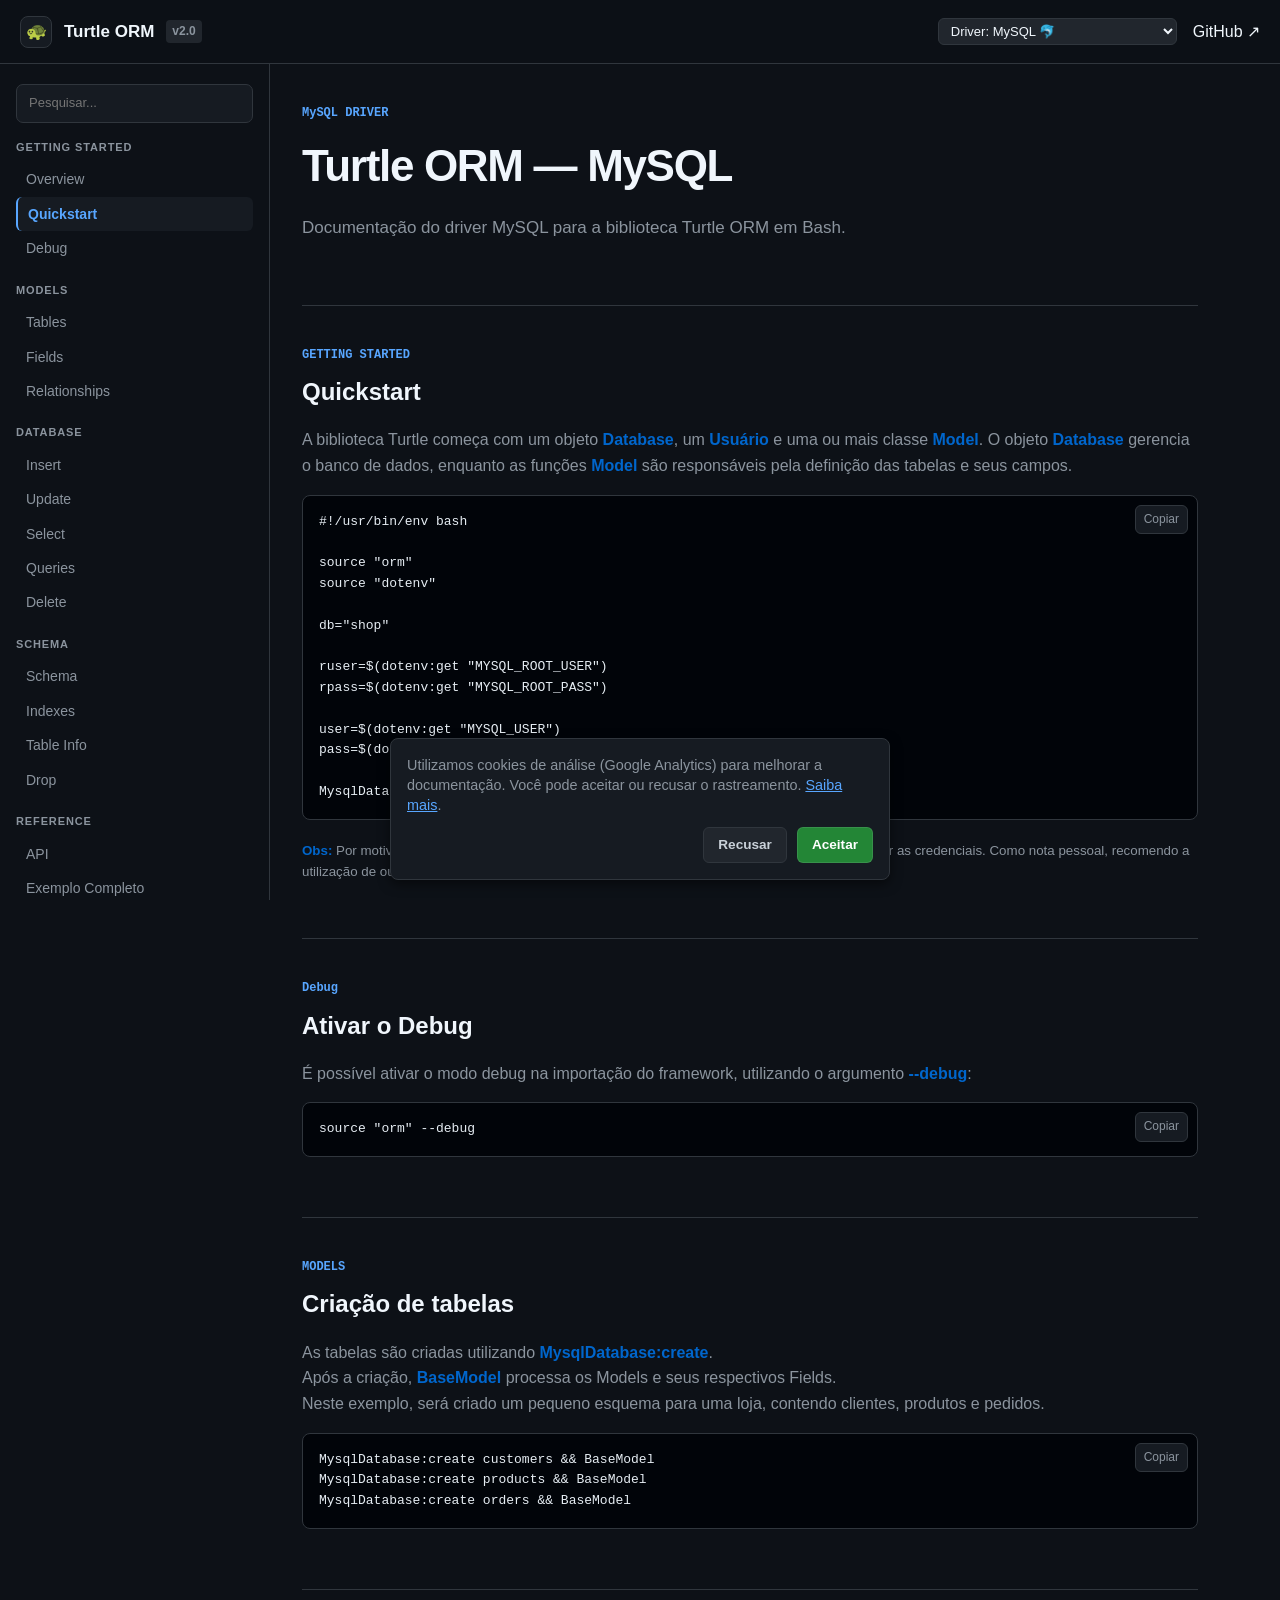
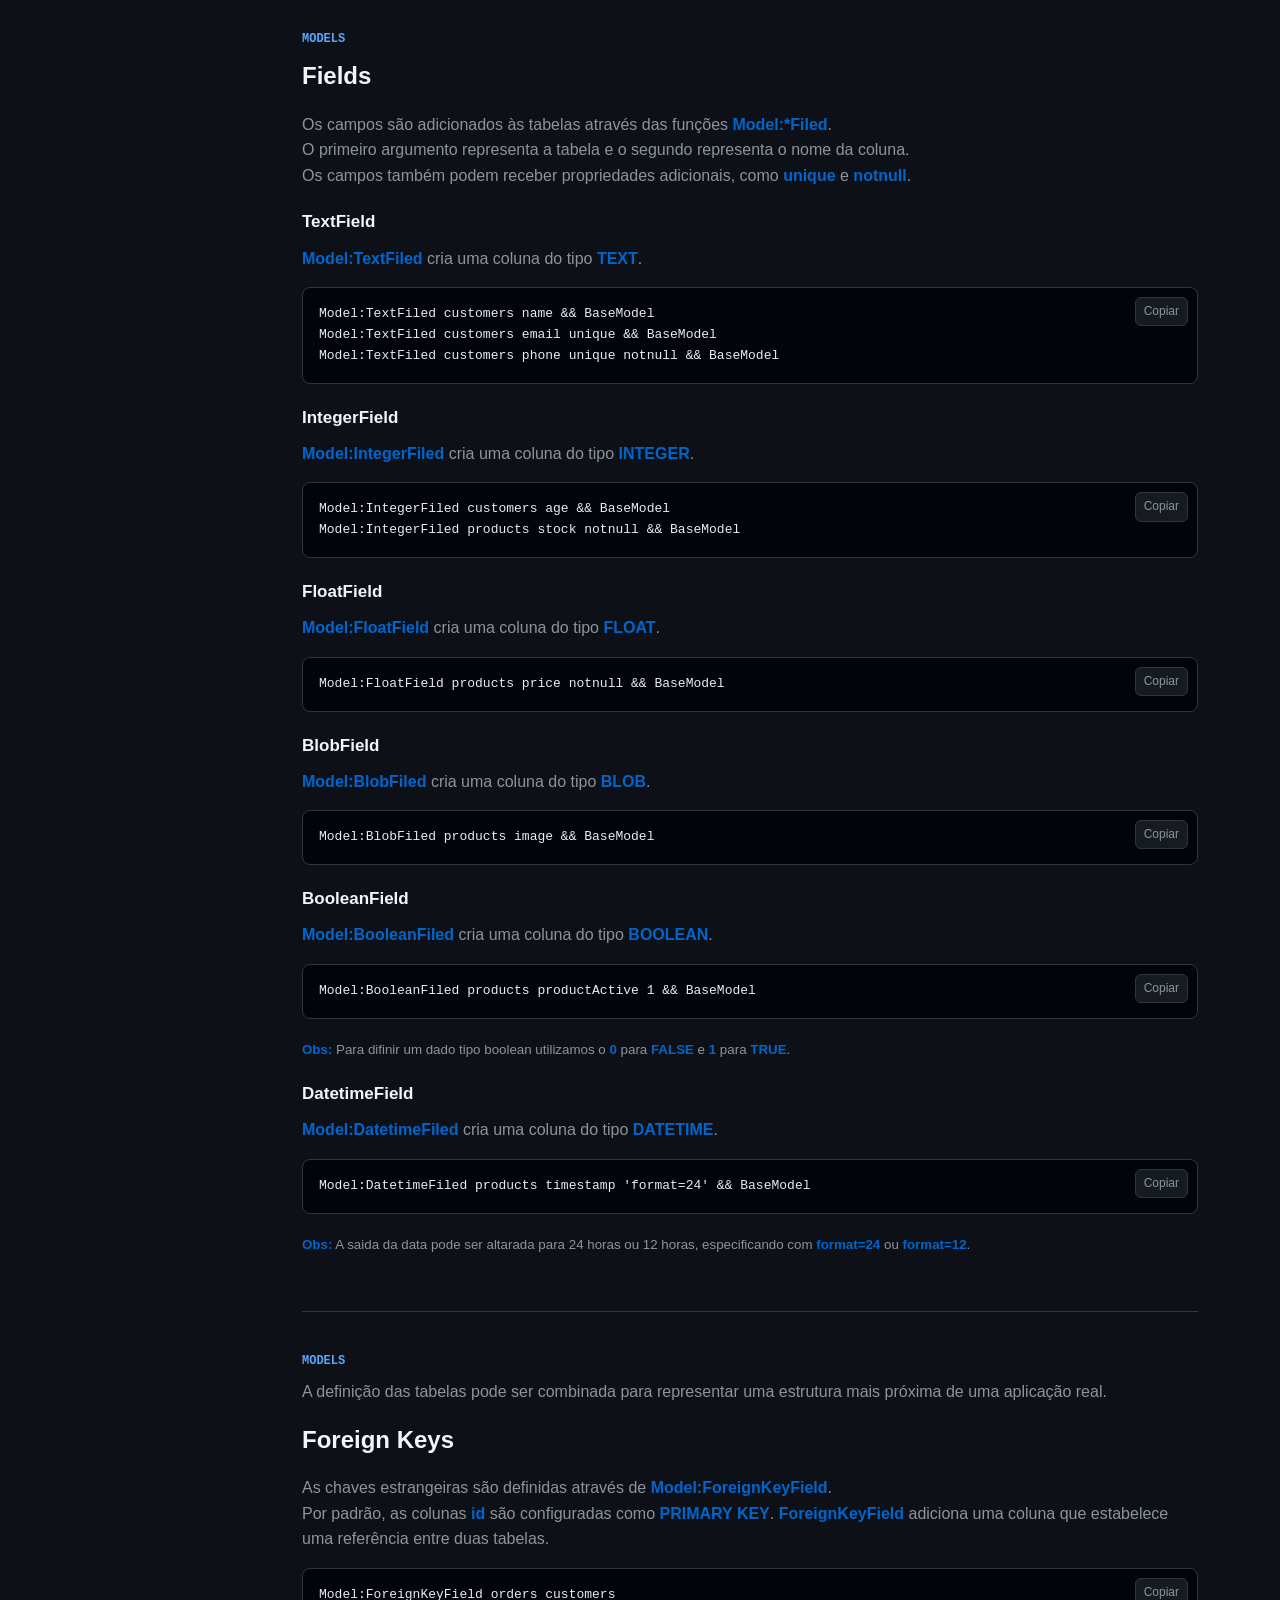
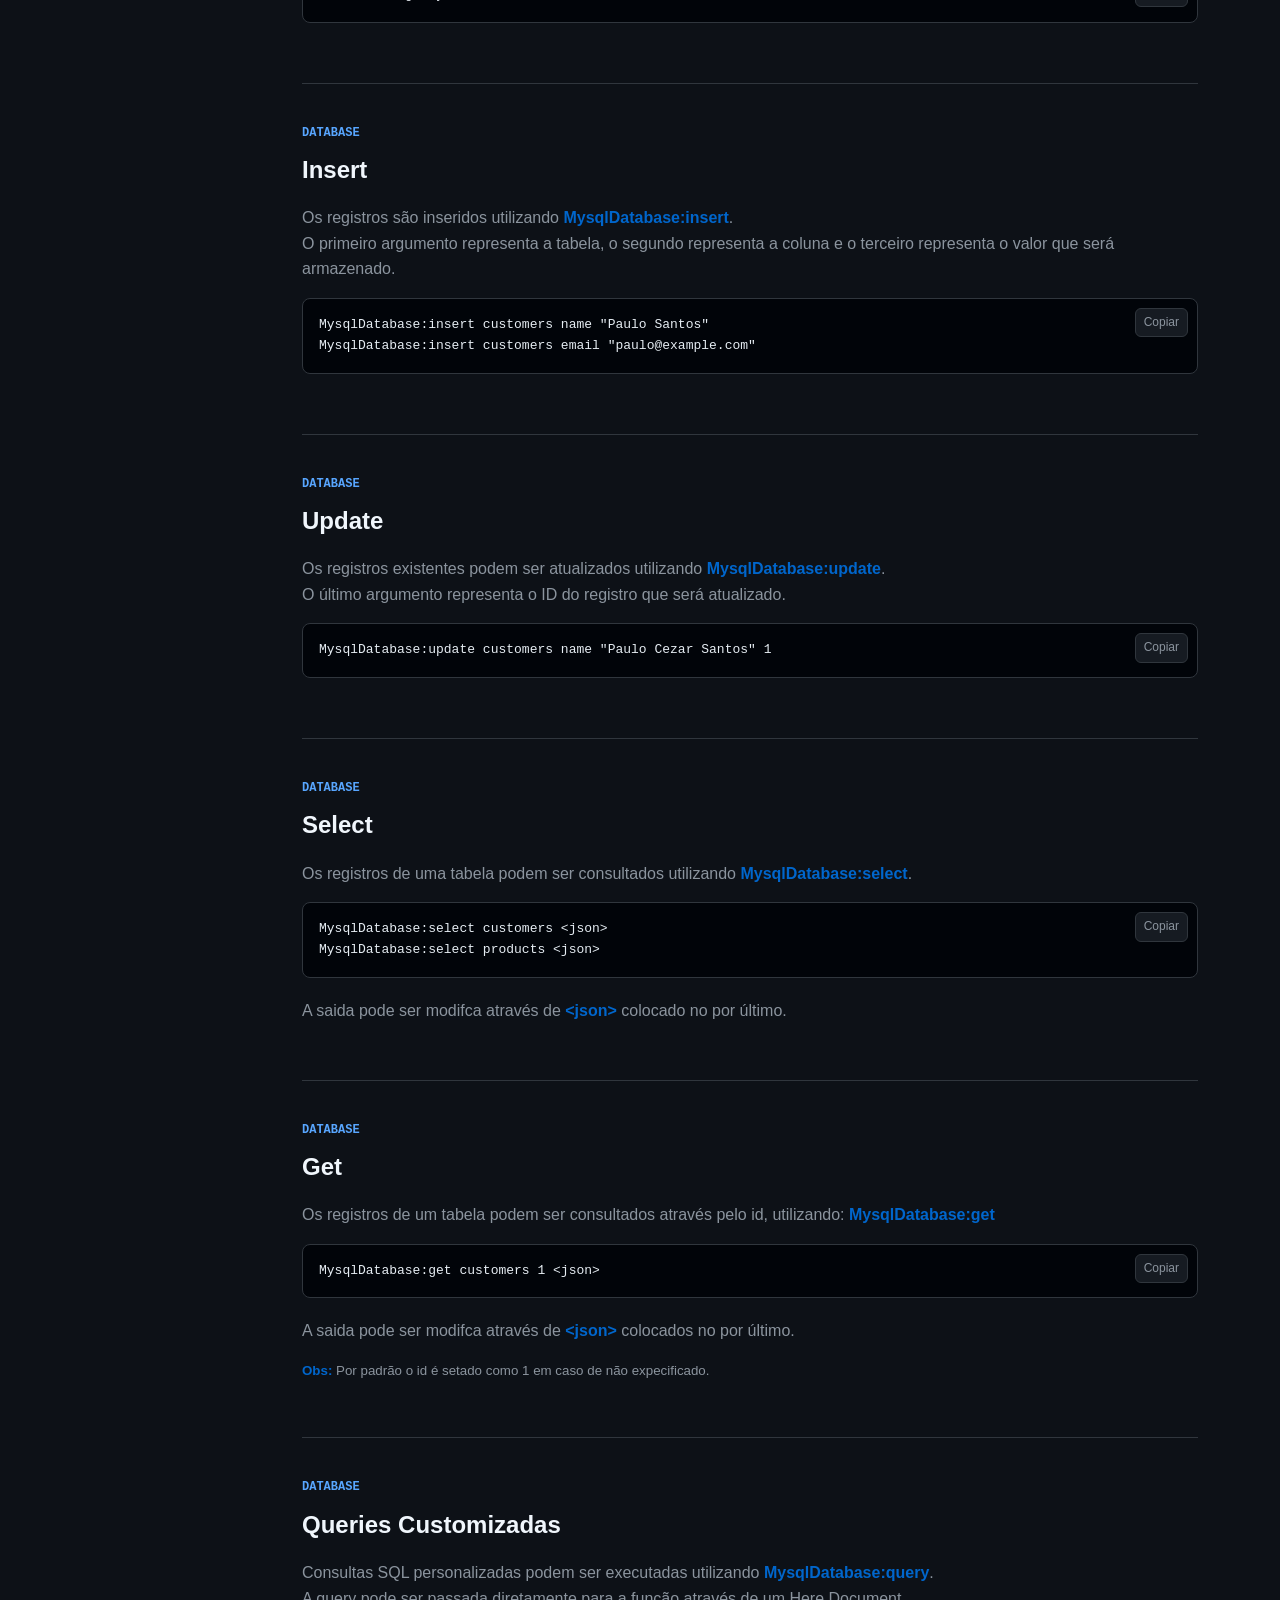
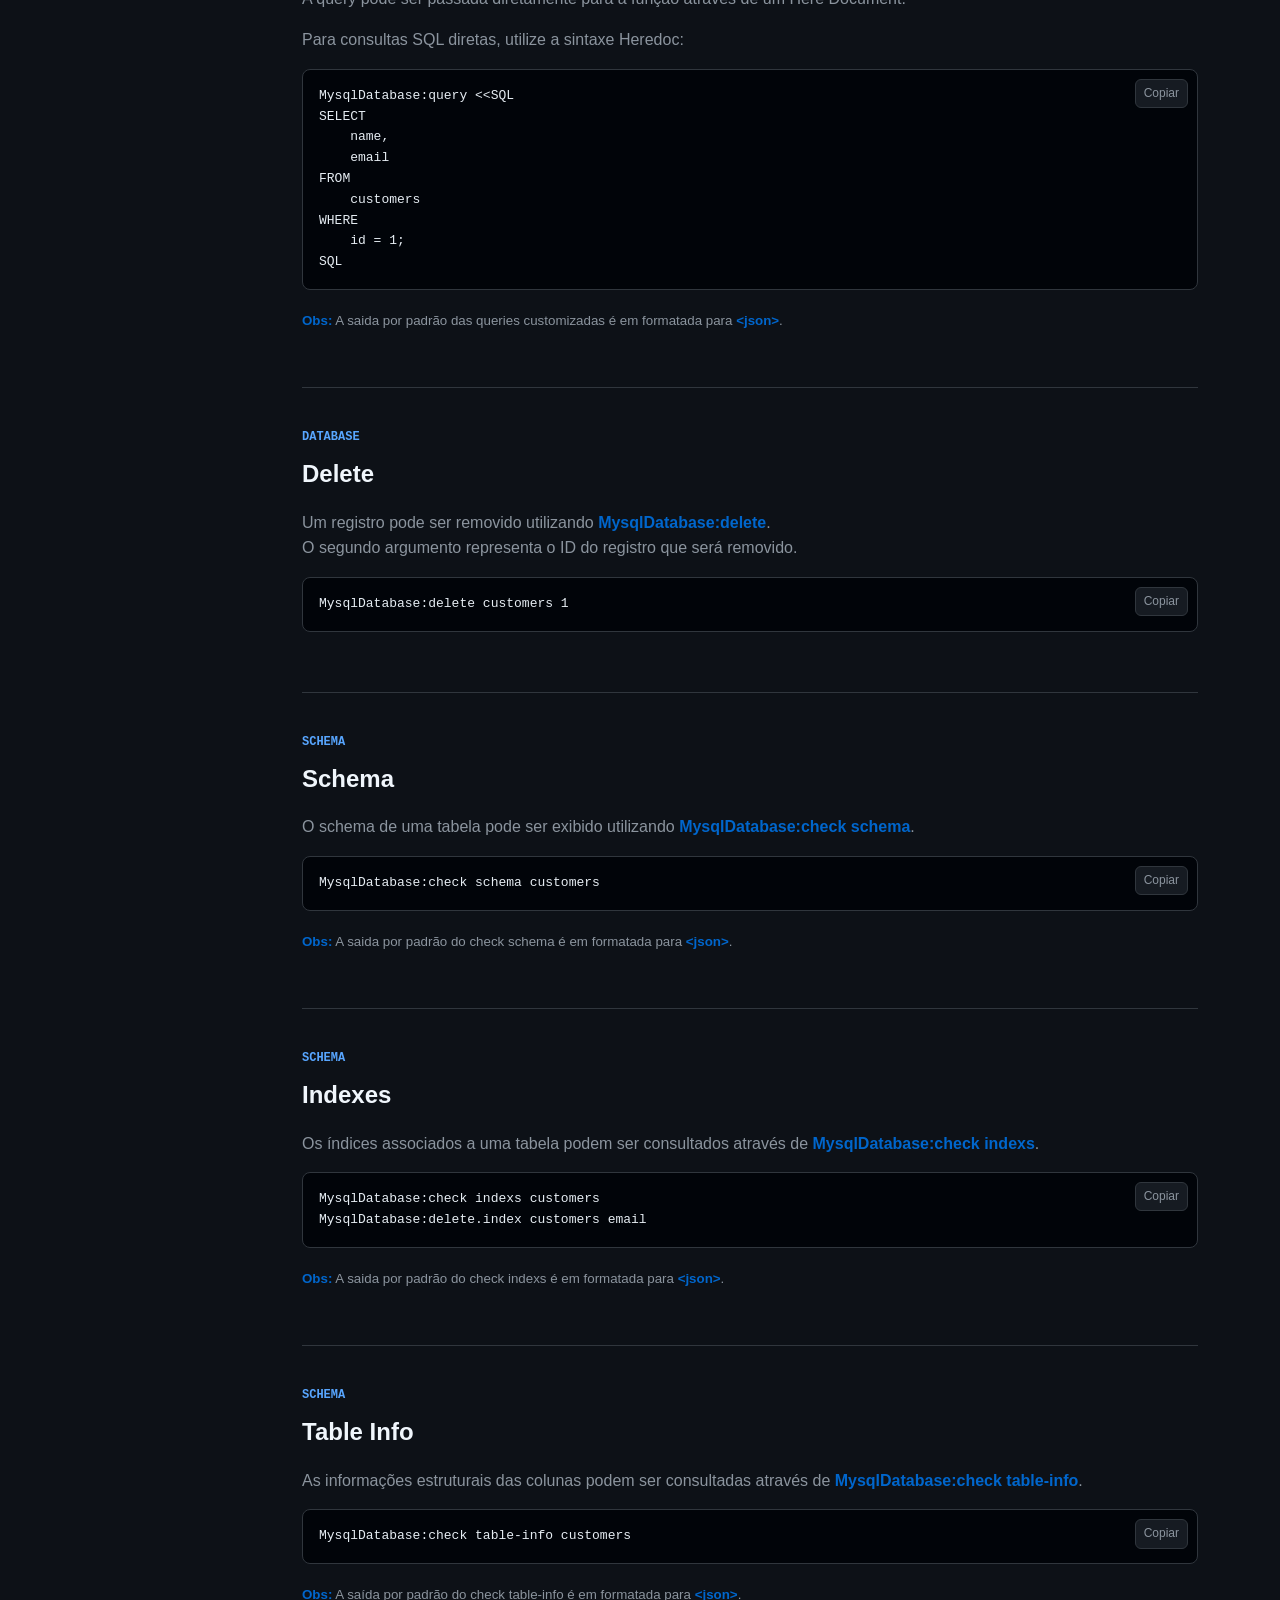
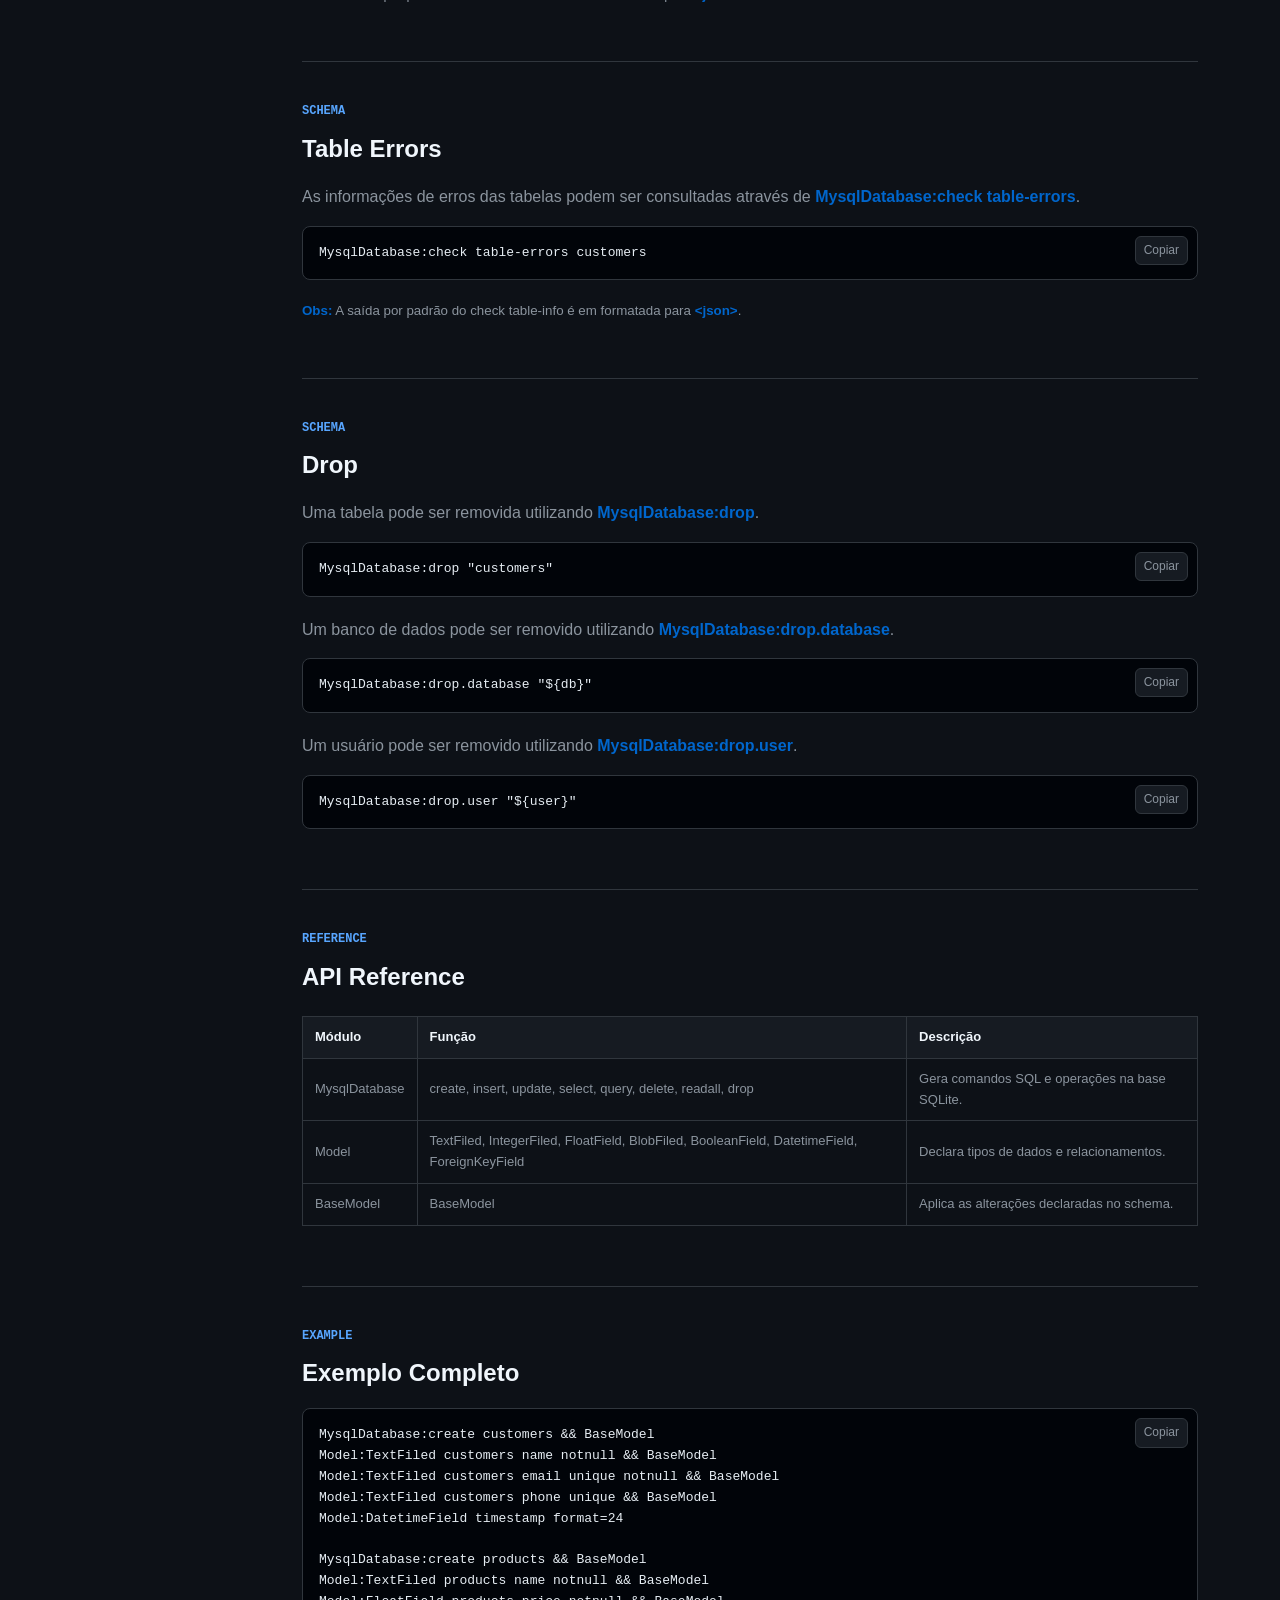
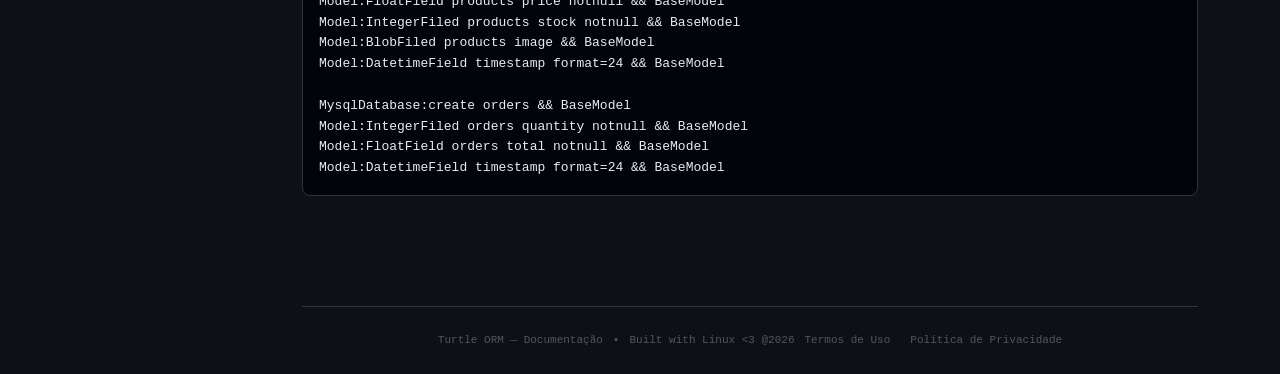
==== website/mysql/index.html @ afad8540 "docs: atualiza documentacao para a versao v2.0" ====
<!DOCTYPE html>
<html lang="pt-BR">
    <head>
        <meta charset="UTF-8" />
        <meta name="viewport" content="width=device-width, initial-scale=1.0" />
        <title>Turtle ORM — MySQL Docs</title>
        <link rel="stylesheet" href="../assets/style.css" />

        <link rel="icon" type="image/svg+xml" href="../public/favicon.svg" />

        <!-- SEO Principal -->
        <meta name="description" content="Turtle ORM — Um ORM simples, leve e modular em Bash com suporte a SQLite, MySQL e PostgreSQL." />
        <meta name="keywords" content="Turtle ORM, Bash ORM, Shell Script ORM, SQLite Bash, Bash Database, Linux Shell ORM, Paulo Santos" />
        <meta name="author" content="Paulo Santos" />
        <meta name="robots" content="index, follow" />
        <meta name="language" content="pt-BR" />

        <!-- Canonical -->
        <link rel="canonical" href="https://pauloxc6.github.io/turtle/" />

        <!-- Open Graph (Facebook, WhatsApp, LinkedIn, Discord) -->
        <meta property="og:type" content="website" />
        <meta property="og:title" content="Turtle ORM — Documentação Oficial" />
        <meta property="og:description" content="Manipule bancos de dados em scripts Shell com sintaxe limpa, declaração de schemas e queries customizadas." />
        <meta property="og:url" content="https://pauloxc6.github.io/turtle/" />
        <meta property="og:site_name" content="Turtle ORM" />

        <!-- Twitter / X -->
        <meta name="twitter:card" content="summary" />
        <meta name="twitter:title" content="Turtle ORM — Documentação Oficial" />
        <meta name="twitter:description" content="ORM simples, leve e modular desenvolvido em Bash para bancos de dados relacionais." />

        <!-- Tema do Navegador e Mobile -->
        <meta name="theme-color" content="#0d1117" />

        <script src="https://www.google.com/recaptcha/enterprise.js?render=6LeG4b4tAAAAADa9qIogFwvrLjFD9aWpEhgsRH6J"></script>

        <!-- Google Tag Manager -->
        <script>
            (function (w, d, s, l, i) {
                w[l] = w[l] || [];
                w[l].push({ "gtm.start": new Date().getTime(), event: "gtm.js" });
                var f = d.getElementsByTagName(s)[0],
                    j = d.createElement(s),
                    dl = l != "dataLayer" ? "&l=" + l : "";
                j.async = true;
                j.src = "https://www.googletagmanager.com/gtm.js?id=" + i + dl;
                f.parentNode.insertBefore(j, f);
            })(window, document, "script", "dataLayer", "GTM-M9ZHT7QP");
        </script>
        <!-- End Google Tag Manager -->
    </head>

    <body>
        <!-- Header Topbar -->
        <header>
            <div class="header-inner">
                <div class="brand">
                    <button class="menu-button" id="menuButton" aria-label="Abrir Menu">☰</button>
                    <div class="brand-icon">🐢</div>
                    <a href="../index.html">Turtle ORM</a>
                    <span class="badge">v2.0</span>
                </div>

                <div class="header-controls">
                    <select class="driver-select" onchange="location = this.value;">
                        <option value="../sqlite/">Driver: SQLite 🐢</option>
                        <option value="../mysql/" selected>Driver: MySQL 🐬</option>
                        <option value="../postgres/">Driver: PostgreSQL 🐘 (Em breve)</option>
                    </select>
                    <a href="https://github.com/Pauloxc6/turtle" target="_blank" rel="noopener">GitHub ↗</a>
                </div>
            </div>
        </header>

        <div class="sidebar-overlay" id="sidebarOverlay"></div>

        <div class="layout">
            <!-- Sidebar -->
            <aside class="sidebar" id="sidebar">
                <div class="sidebar-header">
                    <span>Navegação</span>
                    <button class="close-sidebar-button" id="closeSidebar">✕</button>
                </div>

                <div class="search">
                    <input type="search" id="searchInput" placeholder="Pesquisar..." />
                    <div id="searchResults" class="search-results"></div>
                </div>

                <nav id="navigation">
                    <div class="nav-group">
                        <span class="sidebar-title">Getting Started</span>
                        <a href="#overview">Overview</a>
                        <a href="#quickstart">Quickstart</a>
                        <a href="#debug">Debug</a>
                    </div>

                    <div class="nav-group">
                        <span class="sidebar-title">Models</span>
                        <a href="#tables">Tables</a>
                        <a href="#fields">Fields</a>
                        <a href="#relationships">Relationships</a>
                    </div>

                    <div class="nav-group">
                        <span class="sidebar-title">Database</span>
                        <a href="#insert">Insert</a>
                        <a href="#update">Update</a>
                        <a href="#select">Select</a>
                        <a href="#queries">Queries</a>
                        <a href="#delete">Delete</a>
                    </div>

                    <div class="nav-group">
                        <span class="sidebar-title">Schema</span>
                        <a href="#schema">Schema</a>
                        <a href="#indexes">Indexes</a>
                        <a href="#table-info">Table Info</a>
                        <a href="#drop">Drop</a>
                    </div>

                    <div class="nav-group">
                        <span class="sidebar-title">Reference</span>
                        <a href="#api">API</a>
                        <a href="#complete-example">Exemplo Completo</a>
                    </div>
                </nav>
            </aside>

            <!-- Main Content -->
            <main class="content">
                <section id="overview" class="doc-section">
                    <div class="hero-label">MySQL DRIVER</div>
                    <h1>Turtle ORM — MySQL</h1>
                    <p class="lead">Documentação do driver MySQL para a biblioteca Turtle ORM em Bash.</p>
                </section>

                <section id="quickstart" class="doc-section">
                    <div class="hero-label">GETTING STARTED</div>
                    <h2>Quickstart</h2>
                    <p>
                        A biblioteca Turtle começa com um objeto <strong>Database</strong>, um <strong>Usuário</strong> e uma ou mais classe <strong>Model</strong>. O objeto
                        <strong>Database</strong> gerencia o banco de dados, enquanto as funções <strong>Model</strong> são responsáveis pela definição das tabelas e seus campos.
                    </p>
                    <div class="code-wrapper">
                        <button class="copy-button">Copiar</button>
                        <pre><code>#!/usr/bin/env bash

source "orm"
source "dotenv"

db="shop"

ruser=$(dotenv:get "MYSQL_ROOT_USER")
rpass=$(dotenv:get "MYSQL_ROOT_PASS")

user=$(dotenv:get "MYSQL_USER")
pass=$(dotenv:get "MYSQL_PASS")

MysqlDatabase "${db}" "${user}" "${pass}" "${ruser}" "${rpass}"
</code></pre>
                    </div>

                    <ul class="obs">
                        <li>
                            <strong>Obs:</strong> Por motivos de segurança, é recomendável a utilização de um arquivo dotenv para armazenar as credenciais. Como nota pessoal, recomendo a utilização de
                            outra biblioteca <strong><a href="https://github.com/Pauloxc6/dotenv">Dotenv</a>.</strong>
                        </li>
                    </ul>
                </section>

                <section id="debug">
                    <div class="hero-label">Debug</div>
                    <h2>Ativar o Debug</h2>

                    <p>É possível ativar o modo debug na importação do framework, utilizando o argumento <strong>--debug</strong>:</p>
                    <div class="code-wrapper">
                        <button class="copy-button">Copiar</button>
                        <pre><code>source "orm" --debug</code></pre>
                    </div>
                </section>

                <section id="tables" class="doc-section">
                    <div class="hero-label">MODELS</div>
                    <h2>Criação de tabelas</h2>
                    <p>
                        As tabelas são criadas utilizando <strong>MysqlDatabase:create</strong>. <br />
                        Após a criação, <strong>BaseModel</strong> processa os Models e seus respectivos Fields. <br />
                        Neste exemplo, será criado um pequeno esquema para uma loja, contendo clientes, produtos e pedidos.
                    </p>
                    <div class="code-wrapper">
                        <button class="copy-button">Copiar</button>
                        <pre><code>MysqlDatabase:create customers && BaseModel
MysqlDatabase:create products && BaseModel
MysqlDatabase:create orders && BaseModel</code></pre>
                    </div>
                </section>

                <section id="fields" class="doc-section">
                    <div class="hero-label">MODELS</div>
                    <h2>Fields</h2>

                    <p>
                        Os campos são adicionados às tabelas através das funções <strong>Model:*Filed</strong>. <br />
                        O primeiro argumento representa a tabela e o segundo representa o nome da coluna. <br />
                        Os campos também podem receber propriedades adicionais, como <strong>unique</strong> e <strong>notnull</strong>. <br />
                    </p>

                    <h3>TextField</h3>

                    <p><strong>Model:TextFiled</strong> cria uma coluna do tipo <strong>TEXT</strong>.</p>

                    <div class="code-wrapper">
                        <button class="copy-button">Copiar</button>
                        <pre><code>Model:TextFiled customers name && BaseModel
Model:TextFiled customers email unique && BaseModel
Model:TextFiled customers phone unique notnull && BaseModel</code></pre>
                    </div>

                    <h3>IntegerField</h3>

                    <p><strong>Model:IntegerFiled</strong> cria uma coluna do tipo <strong>INTEGER</strong>.</p>

                    <div class="code-wrapper">
                        <button class="copy-button">Copiar</button>
                        <pre><code>Model:IntegerFiled customers age && BaseModel
Model:IntegerFiled products stock notnull && BaseModel</code></pre>
                    </div>

                    <h3>FloatField</h3>

                    <p><strong>Model:FloatField</strong> cria uma coluna do tipo <strong>FLOAT</strong>.</p>

                    <div class="code-wrapper">
                        <button class="copy-button">Copiar</button>
                        <pre><code>Model:FloatField products price notnull && BaseModel</code></pre>
                    </div>

                    <h3>BlobField</h3>

                    <p><strong>Model:BlobFiled</strong> cria uma coluna do tipo <strong>BLOB</strong>.</p>

                    <div class="code-wrapper">
                        <button class="copy-button">Copiar</button>
                        <pre><code>Model:BlobFiled products image && BaseModel</code></pre>
                    </div>

                    <h3>BooleanField</h3>

                    <p><strong>Model:BooleanFiled</strong> cria uma coluna do tipo <strong>BOOLEAN</strong>.</p>

                    <div class="code-wrapper">
                        <button class="copy-button">Copiar</button>
                        <pre><code>Model:BooleanFiled products productActive 1 && BaseModel</code></pre>
                    </div>

                    <ul class="obs">
                        <li><strong>Obs:</strong> Para difinir um dado tipo boolean utilizamos o <strong>0</strong> para <strong>FALSE</strong> e <strong>1</strong> para <strong>TRUE</strong>.</li>
                    </ul>

                    <h3>DatetimeField</h3>

                    <p><strong>Model:DatetimeFiled</strong> cria uma coluna do tipo <strong>DATETIME</strong>.</p>

                    <div class="code-wrapper">
                        <button class="copy-button">Copiar</button>
                        <pre><code>Model:DatetimeFiled products timestamp 'format=24' && BaseModel</code></pre>
                    </div>

                    <ul class="obs">
                        <li><strong>Obs:</strong> A saida da data pode ser altarada para 24 horas ou 12 horas, especificando com <strong>format=24</strong> ou <strong>format=12</strong>.</li>
                    </ul>
                </section>

                <section id="relationships" class="doc-section">
                    <div class="hero-label">MODELS</div>
                    <p>A definição das tabelas pode ser combinada para representar uma estrutura mais próxima de uma aplicação real.</p>

                    <h2>Foreign Keys</h2>

                    <p>
                        As chaves estrangeiras são definidas através de <strong>Model:ForeignKeyField</strong>. <br />
                        Por padrão, as colunas <strong>id</strong> são configuradas como <strong>PRIMARY KEY</strong>. <strong>ForeignKeyField</strong> adiciona uma coluna que estabelece <br />
                        uma referência entre duas tabelas.
                    </p>

                    <div class="code-wrapper">
                        <button class="copy-button">Copiar</button>
                        <pre><code>Model:ForeignKeyField orders customers</code></pre>
                    </div>
                </section>

                <section id="insert" class="doc-section">
                    <div class="hero-label">DATABASE</div>
                    <h2>Insert</h2>

                    <p>
                        Os registros são inseridos utilizando <strong>MysqlDatabase:insert</strong>. <br />
                        O primeiro argumento representa a tabela, o segundo representa a coluna e o terceiro representa o valor que será armazenado.
                    </p>

                    <div class="code-wrapper">
                        <button class="copy-button">Copiar</button>
                        <pre><code>MysqlDatabase:insert customers name "Paulo Santos"
MysqlDatabase:insert customers email "paulo@example.com"</code></pre>
                    </div>
                </section>

                <section id="update" class="doc-section">
                    <div class="hero-label">DATABASE</div>
                    <h2>Update</h2>

                    <p>
                        Os registros existentes podem ser atualizados utilizando <strong>MysqlDatabase:update</strong>. <br />
                        O último argumento representa o ID do registro que será atualizado.
                    </p>

                    <div class="code-wrapper">
                        <button class="copy-button">Copiar</button>
                        <pre><code>MysqlDatabase:update customers name "Paulo Cezar Santos" 1</code></pre>
                    </div>
                </section>

                <section id="select" class="doc-section">
                    <div class="hero-label">DATABASE</div>
                    <h2>Select</h2>

                    <p>Os registros de uma tabela podem ser consultados utilizando <strong>MysqlDatabase:select</strong>.</p>

                    <div class="code-wrapper">
                        <button class="copy-button">Copiar</button>
                        <pre><code>MysqlDatabase:select customers &lt;json&gt;
MysqlDatabase:select products &lt;json&gt;</code></pre>
                    </div>

                    <p>A saida pode ser modifca através de <strong>&lt;json&gt;</strong> colocado no por último.</p>
                </section>

                <section id="get" class="doc-section">
                    <div class="hero-label">DATABASE</div>
                    <h2>Get</h2>

                    <p>
                        Os registros de um tabela podem ser consultados através pelo id, utilizando:
                        <strong>MysqlDatabase:get</strong>
                    </p>

                    <div class="code-wrapper">
                        <button class="copy-button">Copiar</button>
                        <pre><code>MysqlDatabase:get customers 1 &lt;json&gt;</code></pre>
                    </div>

                    <p>A saida pode ser modifca através de <strong>&lt;json&gt;</strong> colocados no por último.</p>

                    <ul class="obs">
                        <li><strong>Obs:</strong> Por padrão o id é setado como 1 em caso de não expecificado.</li>
                    </ul>
                </section>

                <!-- Queries Customizadas com correção de HTML (&lt;) -->
                <section id="queries" class="doc-section">
                    <div class="hero-label">DATABASE</div>
                    <h2>Queries Customizadas</h2>

                    <p>
                        Consultas SQL personalizadas podem ser executadas utilizando <strong>MysqlDatabase:query</strong>. <br />
                        A query pode ser passada diretamente para a função através de um Here Document.
                    </p>

                    <p>Para consultas SQL diretas, utilize a sintaxe Heredoc:</p>
                    <div class="code-wrapper">
                        <button class="copy-button">Copiar</button>
                        <pre><code>MysqlDatabase:query &lt;&lt;SQL
SELECT 
    name, 
    email 
FROM 
    customers 
WHERE 
    id = 1;
SQL</code></pre>
                    </div>

                    <ul class="obs">
                        <li><strong>Obs:</strong> A saida por padrão das queries customizadas é em formatada para <strong>&lt;json&gt;</strong>.</li>
                    </ul>
                </section>

                <section id="delete" class="doc-section">
                    <div class="hero-label">DATABASE</div>
                    <h2>Delete</h2>

                    <p>
                        Um registro pode ser removido utilizando <strong>MysqlDatabase:delete</strong>. <br />
                        O segundo argumento representa o ID do registro que será removido.
                    </p>

                    <div class="code-wrapper">
                        <button class="copy-button">Copiar</button>
                        <pre><code>MysqlDatabase:delete customers 1</code></pre>
                    </div>
                </section>

                <section id="schema" class="doc-section">
                    <div class="hero-label">SCHEMA</div>
                    <h2>Schema</h2>

                    <p>O schema de uma tabela pode ser exibido utilizando <strong>MysqlDatabase:check schema</strong>.</p>

                    <div class="code-wrapper">
                        <button class="copy-button">Copiar</button>
                        <pre><code>MysqlDatabase:check schema customers</code></pre>
                    </div>

                    <ul class="obs">
                        <li><strong>Obs:</strong> A saida por padrão do check schema é em formatada para <strong>&lt;json&gt;</strong>.</li>
                    </ul>
                </section>

                <section id="indexes" class="doc-section">
                    <div class="hero-label">SCHEMA</div>
                    <h2>Indexes</h2>

                    <p>Os índices associados a uma tabela podem ser consultados através de <strong>MysqlDatabase:check indexs</strong>.</p>

                    <div class="code-wrapper">
                        <button class="copy-button">Copiar</button>
                        <pre><code>MysqlDatabase:check indexs customers
MysqlDatabase:delete.index customers email</code></pre>
                    </div>

                    <ul class="obs">
                        <li><strong>Obs:</strong> A saida por padrão do check indexs é em formatada para <strong>&lt;json&gt;</strong>.</li>
                    </ul>
                </section>

                <section id="table-info" class="doc-section">
                    <div class="hero-label">SCHEMA</div>
                    <h2>Table Info</h2>

                    <p>As informações estruturais das colunas podem ser consultadas através de <strong>MysqlDatabase:check table-info</strong>.</p>

                    <div class="code-wrapper">
                        <button class="copy-button">Copiar</button>
                        <pre><code>MysqlDatabase:check table-info customers</code></pre>
                    </div>

                    <ul class="obs">
                        <li><strong>Obs:</strong> A saída por padrão do check table-info é em formatada para <strong>&lt;json&gt;</strong>.</li>
                    </ul>
                </section>

                <section id="table-info" class="doc-section">
                    <div class="hero-label">SCHEMA</div>
                    <h2>Table Errors</h2>

                    <p>As informações de erros das tabelas podem ser consultadas através de <strong>MysqlDatabase:check table-errors</strong>.</p>

                    <div class="code-wrapper">
                        <button class="copy-button">Copiar</button>
                        <pre><code>MysqlDatabase:check table-errors customers</code></pre>
                    </div>

                    <ul class="obs">
                        <li><strong>Obs:</strong> A saída por padrão do check table-info é em formatada para <strong>&ltjson&gt</strong>.</li>
                    </ul>
                </section>

                <section id="drop" class="doc-section">
                    <div class="hero-label">SCHEMA</div>
                    <h2>Drop</h2>

                    <p>Uma tabela pode ser removida utilizando <strong>MysqlDatabase:drop</strong>.</p>

                    <div class="code-wrapper">
                        <button class="copy-button">Copiar</button>
                        <pre><code>MysqlDatabase:drop "customers"</code></pre>
                    </div>

                    <p>Um banco de dados pode ser removido utilizando <strong>MysqlDatabase:drop.database</strong>.</p>

                    <div class="code-wrapper">
                        <button class="copy-button">Copiar</button>
                        <pre><code>MysqlDatabase:drop.database "${db}"</code></pre>
                    </div>

                    <p>Um usuário pode ser removido utilizando <strong>MysqlDatabase:drop.user</strong>.</p>

                    <div class="code-wrapper">
                        <button class="copy-button">Copiar</button>
                        <pre><code>MysqlDatabase:drop.user "${user}"</code></pre>
                    </div>
                </section>

                <section id="api" class="doc-section">
                    <div class="hero-label">REFERENCE</div>
                    <h2>API Reference</h2>

                    <p></p>

                    <div class="table-wrapper">
                        <table>
                            <thead>
                                <tr>
                                    <th>Módulo</th>
                                    <th>Função</th>
                                    <th>Descrição</th>
                                </tr>
                            </thead>
                            <tbody>
                                <tr>
                                    <td>MysqlDatabase</td>
                                    <td>create, insert, update, select, query, delete, readall, drop</td>
                                    <td>Gera comandos SQL e operações na base SQLite.</td>
                                </tr>
                                <tr>
                                    <td>Model</td>
                                    <td>TextFiled, IntegerFiled, FloatField, BlobFiled, BooleanField, DatetimeField, ForeignKeyField</td>
                                    <td>Declara tipos de dados e relacionamentos.</td>
                                </tr>
                                <tr>
                                    <td>BaseModel</td>
                                    <td>BaseModel</td>
                                    <td>Aplica as alterações declaradas no schema.</td>
                                </tr>
                            </tbody>
                        </table>
                    </div>
                </section>

                <section id="complete-example" class="doc-section">
                    <div class="hero-label">EXAMPLE</div>
                    <h2>Exemplo Completo</h2>
                    <div class="code-wrapper">
                        <button class="copy-button">Copiar</button>
                        <pre><code>MysqlDatabase:create customers && BaseModel
Model:TextFiled customers name notnull && BaseModel
Model:TextFiled customers email unique notnull && BaseModel
Model:TextFiled customers phone unique && BaseModel
Model:DatetimeField timestamp format=24

MysqlDatabase:create products && BaseModel
Model:TextFiled products name notnull && BaseModel
Model:FloatField products price notnull && BaseModel
Model:IntegerFiled products stock notnull && BaseModel
Model:BlobFiled products image && BaseModel
Model:DatetimeField timestamp format=24 && BaseModel

MysqlDatabase:create orders && BaseModel
Model:IntegerFiled orders quantity notnull && BaseModel
Model:FloatField orders total notnull && BaseModel
Model:DatetimeField timestamp format=24 && BaseModel</code></pre>
                    </div>
                </section>

                <!-- Banner de Consentimento de Cookies -->
                <div id="cookie-banner" class="cookie-banner" style="display: none">
                    <div class="cookie-content">
                        <p>
                            Utilizamos cookies de análise (Google Analytics) para melhorar a documentação. Você pode aceitar ou recusar o rastreamento.
                            <a href="./privacidade.html">Saiba mais</a>.
                        </p>
                        <div class="cookie-buttons">
                            <button id="cookie-reject" class="btn-cookie btn-reject">Recusar</button>
                            <button id="cookie-accept" class="btn-cookie btn-accept">Aceitar</button>
                        </div>
                    </div>
                </div>

                <footer>
                    <span>Turtle ORM — Documentação</span>
                    <span>•</span>
                    <span>Built with Linux &lt;3 @2026</span>

                    <div class="footer-links">
                        <a href="../termos.html">Termos de Uso</a>
                        <a href="../privacidade.html">Política de Privacidade</a>
                    </div>
                </footer>
            </main>
        </div>

        <!-- Main Script-->
        <script src="../assets/script.js"></script>
        <script src="../assets/cookies.js"></script>

        <!-- Google Tag Manager (noscript) -->
        <noscript><iframe src="https://www.googletagmanager.com/ns.html?id=GTM-M9ZHT7QP" height="0" width="0" style="display: none; visibility: hidden"></iframe></noscript>
        <!-- End Google Tag Manager (noscript) -->
    </body>
</html>
---- website/assets/style.css ----
:root {
    --bg: #0d1117;
    --bg-secondary: #161b22;
    --bg-tertiary: #21262d;
    --border: #30363d;
    --text: #f0f6fc;
    --text-secondary: #8b949e;
    --accent: #58a6ff;
    --accent-hover: #79c0ff;
    --code-bg: #010409;
    --sidebar-width: 270px;
    --header-height: 64px;
    --radius: 8px;
}

* {
    box-sizing: border-box;
    margin: 0;
    padding: 0;
}

html {
    scroll-behavior: smooth;
    scroll-padding-top: 80px;
}

body {
    background: var(--bg);
    color: var(--text);
    font-family: -apple-system, BlinkMacSystemFont, "Segoe UI", Helvetica, Arial, sans-serif;
    line-height: 1.6;
    overflow-x: hidden;
}

a {
    color: inherit;
    text-decoration: none;
}

button,
input,
select {
    font: inherit;
}

/* ================================
   HEADER & DRIVER SELECTOR
================================ */

header {
    position: fixed;
    top: 0;
    left: 0;
    width: 100%;
    height: var(--header-height);
    z-index: 1000;
    display: flex;
    align-items: center;
    border-bottom: 1px solid var(--border);
    background: rgba(13, 17, 23, 0.95);
    backdrop-filter: blur(12px);
}

.header-inner {
    width: 100%;
    max-width: 1400px;
    margin: 0 auto;
    padding: 0 20px;
    display: flex;
    align-items: center;
    justify-content: space-between;
}

.brand {
    display: flex;
    align-items: center;
    gap: 12px;
    font-size: 17px;
    font-weight: 600;
}

.brand-icon {
    width: 32px;
    height: 32px;
    display: grid;
    place-items: center;
    border: 1px solid var(--border);
    border-radius: 8px;
    background: var(--bg-secondary);
}

.brand .badge {
    color: var(--text-secondary);
    font-size: 12px;
    background: var(--bg-tertiary);
    padding: 2px 6px;
    border-radius: 4px;
}

.header-controls {
    display: flex;
    align-items: center;
    gap: 16px;
}

.driver-select {
    background: var(--bg-tertiary);
    color: var(--text);
    border: 1px solid var(--border);
    padding: 4px 8px;
    border-radius: 6px;
    outline: none;
    cursor: pointer;
    font-size: 13px;
}

.menu-button {
    display: none;
    padding: 6px 10px;
    border: 1px solid var(--border);
    border-radius: 6px;
    background: var(--bg-secondary);
    color: var(--text);
    cursor: pointer;
}

/* ================================
   SIDEBAR & OVERLAY
================================ */

.sidebar-overlay {
    display: none;
    position: fixed;
    inset: 0;
    background: rgba(0, 0, 0, 0.6);
    backdrop-filter: blur(4px);
    z-index: 1050;
    opacity: 0;
    transition: opacity 0.25s ease;
}

.sidebar-overlay.visible {
    display: block;
    opacity: 1;
}

aside.sidebar {
    position: fixed;
    top: var(--header-height);
    left: 0;
    bottom: 0;
    width: var(--sidebar-width);
    overflow-y: auto;
    border-right: 1px solid var(--border);
    background: var(--bg);
    padding: 20px 16px;
    z-index: 1100;
    transition: transform 0.25s ease-in-out;
}

.sidebar-header {
    display: none;
    justify-content: space-between;
    align-items: center;
    margin-bottom: 16px;
    padding-bottom: 8px;
    border-bottom: 1px solid var(--border);
}

.close-sidebar-button {
    background: none;
    border: none;
    color: var(--text-secondary);
    font-size: 18px;
    cursor: pointer;
}

.sidebar-title {
    display: block;
    margin: 16px 0 6px;
    color: var(--text-secondary);
    font-size: 11px;
    font-weight: 700;
    letter-spacing: 0.08em;
    text-transform: uppercase;
}

.nav-group:first-child .sidebar-title {
    margin-top: 0;
}

.sidebar nav a {
    padding: 6px 10px;
    border-radius: 6px;
    color: var(--text-secondary);
    font-size: 14px;
    display: block;
    transition: background 0.15s, color 0.15s;
}

.sidebar nav a:hover {
    background: var(--bg-secondary);
    color: var(--text);
}

.sidebar nav a.active {
    border-left: 2px solid var(--accent);
    background: var(--bg-secondary);
    color: var(--accent);
    font-weight: 600;
}

/* SEARCH */
.search {
    position: relative;
    margin-bottom: 16px;
}

.search input {
    width: 100%;
    padding: 8px 12px;
    border: 1px solid var(--border);
    border-radius: 7px;
    outline: none;
    background: var(--bg-secondary);
    color: var(--text);
    font-size: 13px;
}

.search input:focus {
    border-color: var(--accent);
}

.search-results {
    display: none;
    position: absolute;
    top: 100%;
    left: 0;
    right: 0;
    margin-top: 6px;
    max-height: 220px;
    overflow-y: auto;
    border: 1px solid var(--border);
    border-radius: 7px;
    background: var(--bg-secondary);
    z-index: 20;
    box-shadow: 0 8px 24px rgba(0, 0, 0, 0.4);
}

.search-result {
    display: block;
    padding: 8px 12px;
    border-bottom: 1px solid var(--border);
    font-size: 13px;
    color: var(--text-secondary);
}

.search-result:last-child {
    border-bottom: none;
}

.search-result:hover {
    background: var(--bg-tertiary);
    color: var(--text);
}

/* ================================
   MAIN CONTENT
================================ */

main.content {
    margin-left: var(--sidebar-width);
    padding-top: var(--header-height);
    width: calc(100% - var(--sidebar-width));
    max-width: 960px;
    padding-left: 32px;
    padding-right: 32px;
    box-sizing: border-box;
}

/* Correção de centralização para páginas sem sidebar (Landing Page) */
/* Centralização total para páginas sem sidebar */
main.content.full-width-content {
    margin-left: auto !important;
    margin-right: auto !important;
    width: 100%;
    max-width: 1000px;
    padding-left: 20px;
    padding-right: 20px;

    /* Centralização vertical do bloco principal na tela */
    min-height: calc(100vh - var(--header-height));
    display: flex;
    flex-direction: column;
    justify-content: center;
}

/* Garante que os cards e seções fiquem centralizados */
.hero-center {
    text-align: center;
}

.driver-grid {
    justify-content: center;
}

.hero-label {
    margin-bottom: 8px;
    color: var(--accent);
    font-family: monospace;
    font-size: 12px;
    font-weight: bold;
}

h1 {
    font-size: clamp(32px, 5vw, 44px);
    letter-spacing: -0.03em;
    margin-bottom: 12px;
}

.lead {
    font-size: 17px;
    color: var(--text-secondary);
    margin-bottom: 24px;
}

section {
    padding: 40px 0;
    border-bottom: 1px solid var(--border);
}

#installation,
#section-terms,
#section-privacy,
#complete-example {
    border-bottom: none;
}

section:last-child {
    border-bottom: none;
}

h2 {
    margin-bottom: 16px;
    font-size: 24px;
}

h3 {
    margin: 20px 0 10px;
    font-size: 17px;
}

p {
    margin-bottom: 16px;
    color: var(--text-secondary);
}

code:not(pre code) {
    padding: 2px 6px;
    border-radius: 5px;
    background: var(--bg-tertiary);
    color: var(--accent);
    font-family: monospace;
    font-size: 0.88em;
}

/* CODE & TABLES */
.code-wrapper {
    position: relative;
    margin: 16px 0 20px;
    max-width: 100%;
}

pre {
    overflow-x: auto;
    padding: 16px;
    border: 1px solid var(--border);
    border-radius: var(--radius);
    background: var(--code-bg);
    color: #e6edf3;
    font-family: "SFMono-Regular", Consolas, monospace;
    font-size: 13px;
    line-height: 1.6;
}

.copy-button {
    position: absolute;
    top: 10px;
    right: 10px;
    padding: 4px 8px;
    border: 1px solid var(--border);
    border-radius: 6px;
    background: var(--bg-secondary);
    color: var(--text-secondary);
    font-size: 12px;
    cursor: pointer;
}

.copy-button:hover {
    border-color: var(--accent);
    color: var(--text);
}

.table-wrapper {
    overflow-x: auto;
    margin: 20px 0;
}

table {
    width: 100%;
    border-collapse: collapse;
    font-size: 13px;
    min-width: 500px;
}

th,
td {
    padding: 10px 12px;
    border: 1px solid var(--border);
    text-align: left;
}

th {
    background: var(--bg-secondary);
}

td {
    color: var(--text-secondary);
}

/* FOOTER */
footer {
    margin-top: 40px;
    padding: 24px 0;
    border-top: 1px solid var(--border);
    color: var(--text-secondary);
    font-size: 13px;
    display: flex;
    justify-content: space-between;
}

footer a {
    color: var(--accent);
}

/* RESPONSIVE */
@media (max-width: 900px) {
    .menu-button {
        display: block;
    }

    aside.sidebar {
        top: 0;
        transform: translateX(-100%);
        width: 280px;
        height: 100vh;
        box-shadow: 4px 0 24px rgba(0, 0, 0, 0.5);
    }

    aside.sidebar.open {
        transform: translateX(0);
    }

    .sidebar-header {
        display: flex;
    }

    main.content {
        margin-left: 0;
        width: 100%;
        padding-left: 20px;
        padding-right: 20px;
    }

    footer {
        flex-direction: column;
        gap: 8px;
        text-align: center;
    }
}

/* ================================
   FOOTER
================================ */

footer {
    display: flex;

    justify-content: center;

    gap: 10px;

    width: 100%;

    margin-top: 50px;
    padding-top: 25px;

    border-top: 1px solid var(--border);

    color: #555;

    font-family: "Courier New", monospace;

    font-size: 11px;
}

.footer-main {
    display: flex;

    justify-content: center;
    align-items: center;

    gap: 10px;

    margin-bottom: 15px;
}

.footer-main span:first-child {
    color: var(--green);
}

.footer-links {
    display: flex;

    justify-content: center;

    gap: 20px;
}

.footer-links a {
    color: #555;

    text-decoration: none;

    transition: color 0.2s ease;
}

.footer-links a:hover {
    color: var(--green);
}

/* Banner de Consentimento de Cookies */
.cookie-banner {
    position: fixed;
    bottom: 20px;
    right: 20px;
    left: 20px;
    max-width: 500px;
    margin: 0 auto;
    background-color: #161b22;
    border: 1px solid #30363d;
    border-radius: 8px;
    padding: 16px;
    box-shadow: 0 4px 12px rgba(0, 0, 0, 0.5);
    z-index: 9999;
    font-size: 0.9rem;
    color: #c9d1d9;
}

.cookie-content p {
    margin: 0 0 12px 0;
    line-height: 1.4;
}

.cookie-content a {
    color: #58a6ff;
    text-decoration: underline;
}

.cookie-buttons {
    display: flex;
    justify-content: flex-end;
    gap: 10px;
}

.btn-cookie {
    padding: 6px 14px;
    border-radius: 6px;
    font-size: 0.85rem;
    cursor: pointer;
    border: 1px solid transparent;
    font-weight: 600;
}

.btn-accept {
    background-color: #238636;
    color: #ffffff;
    border-color: rgba(240, 246, 252, 0.1);
}

.btn-accept:hover {
    background-color: #2ea043;
}

.btn-reject {
    background-color: #21262d;
    color: #c9d1d9;
    border-color: #30363d;
}

.btn-reject:hover {
    background-color: #30363d;
}

/* ======================== 
    Listas 
===========================*/
.obs {
    margin-bottom: 16px;
    color: var(--text-secondary);
}

ul {
    list-style: none;
    padding: 0;
}

li {
    margin-bottom: 8px;
    font-family: sans-serif;
    font-size: smaller;
}

strong {
    color: #0066cc;
}
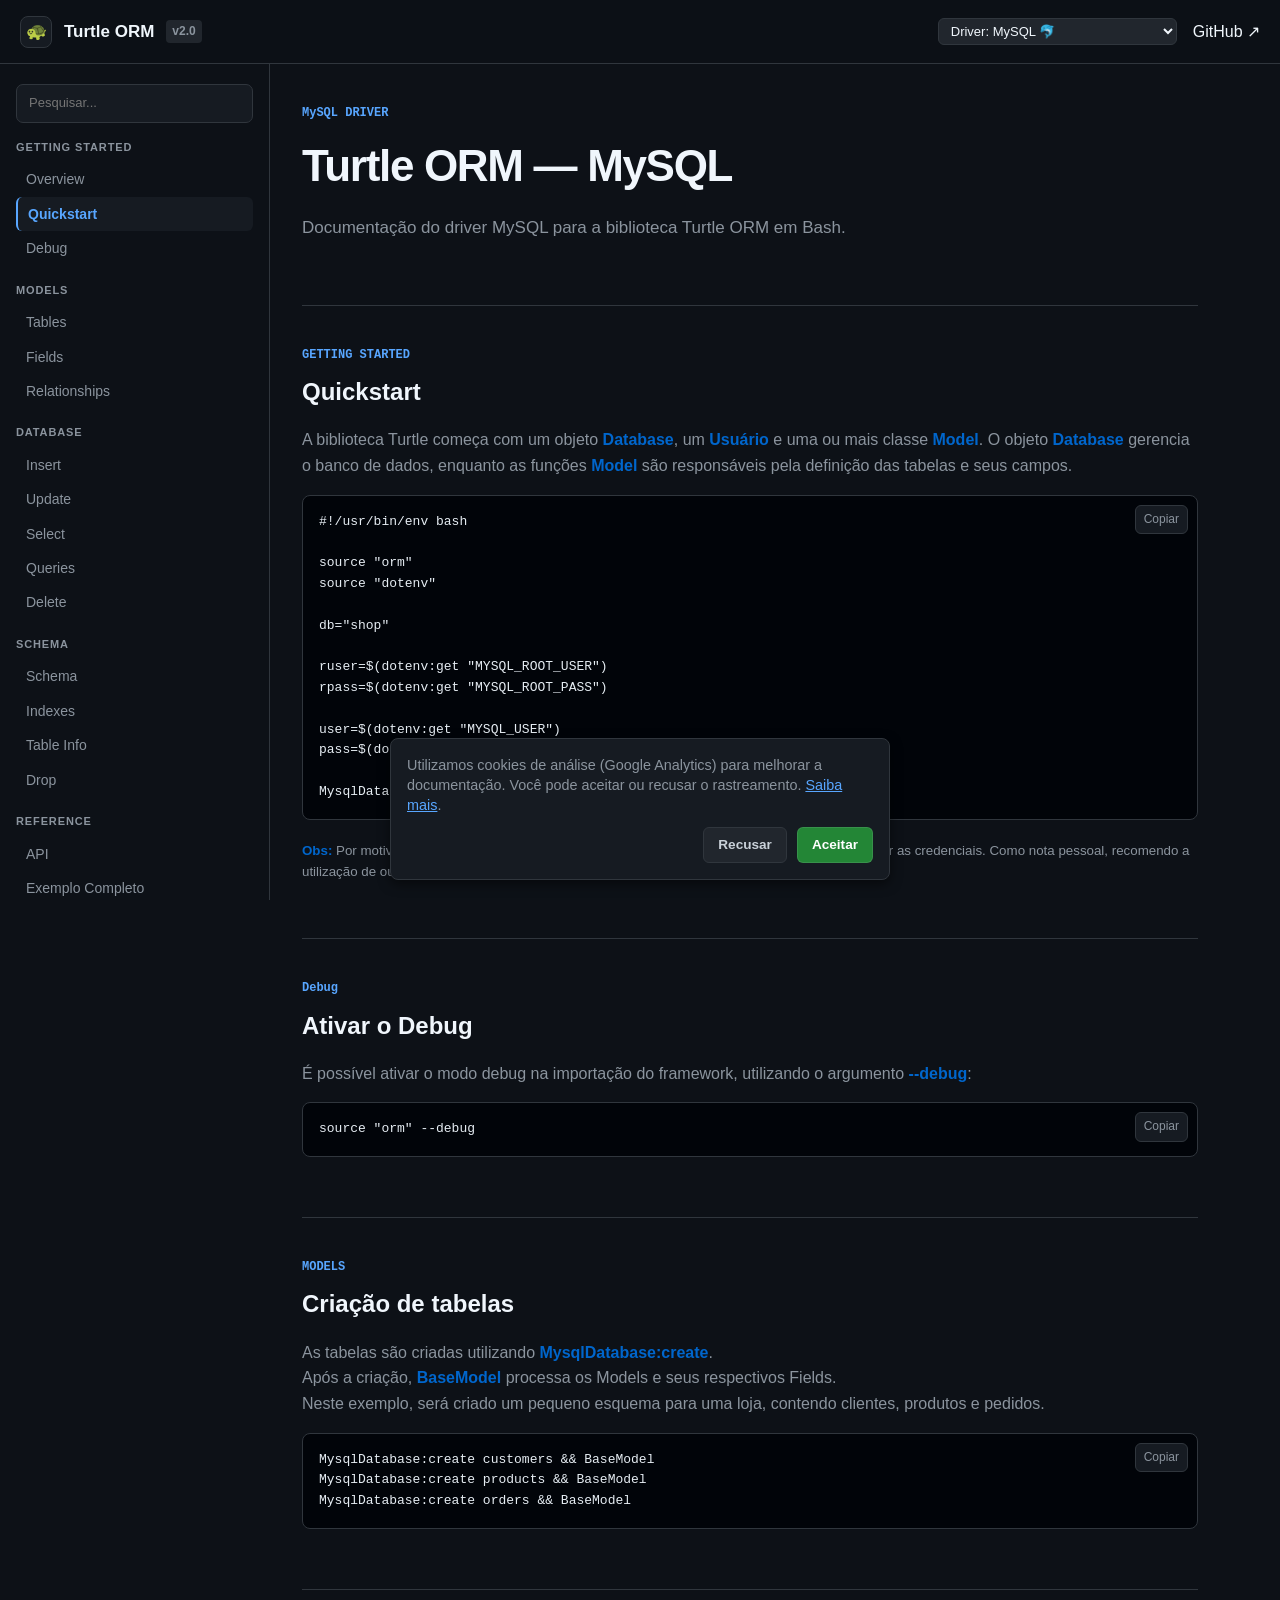
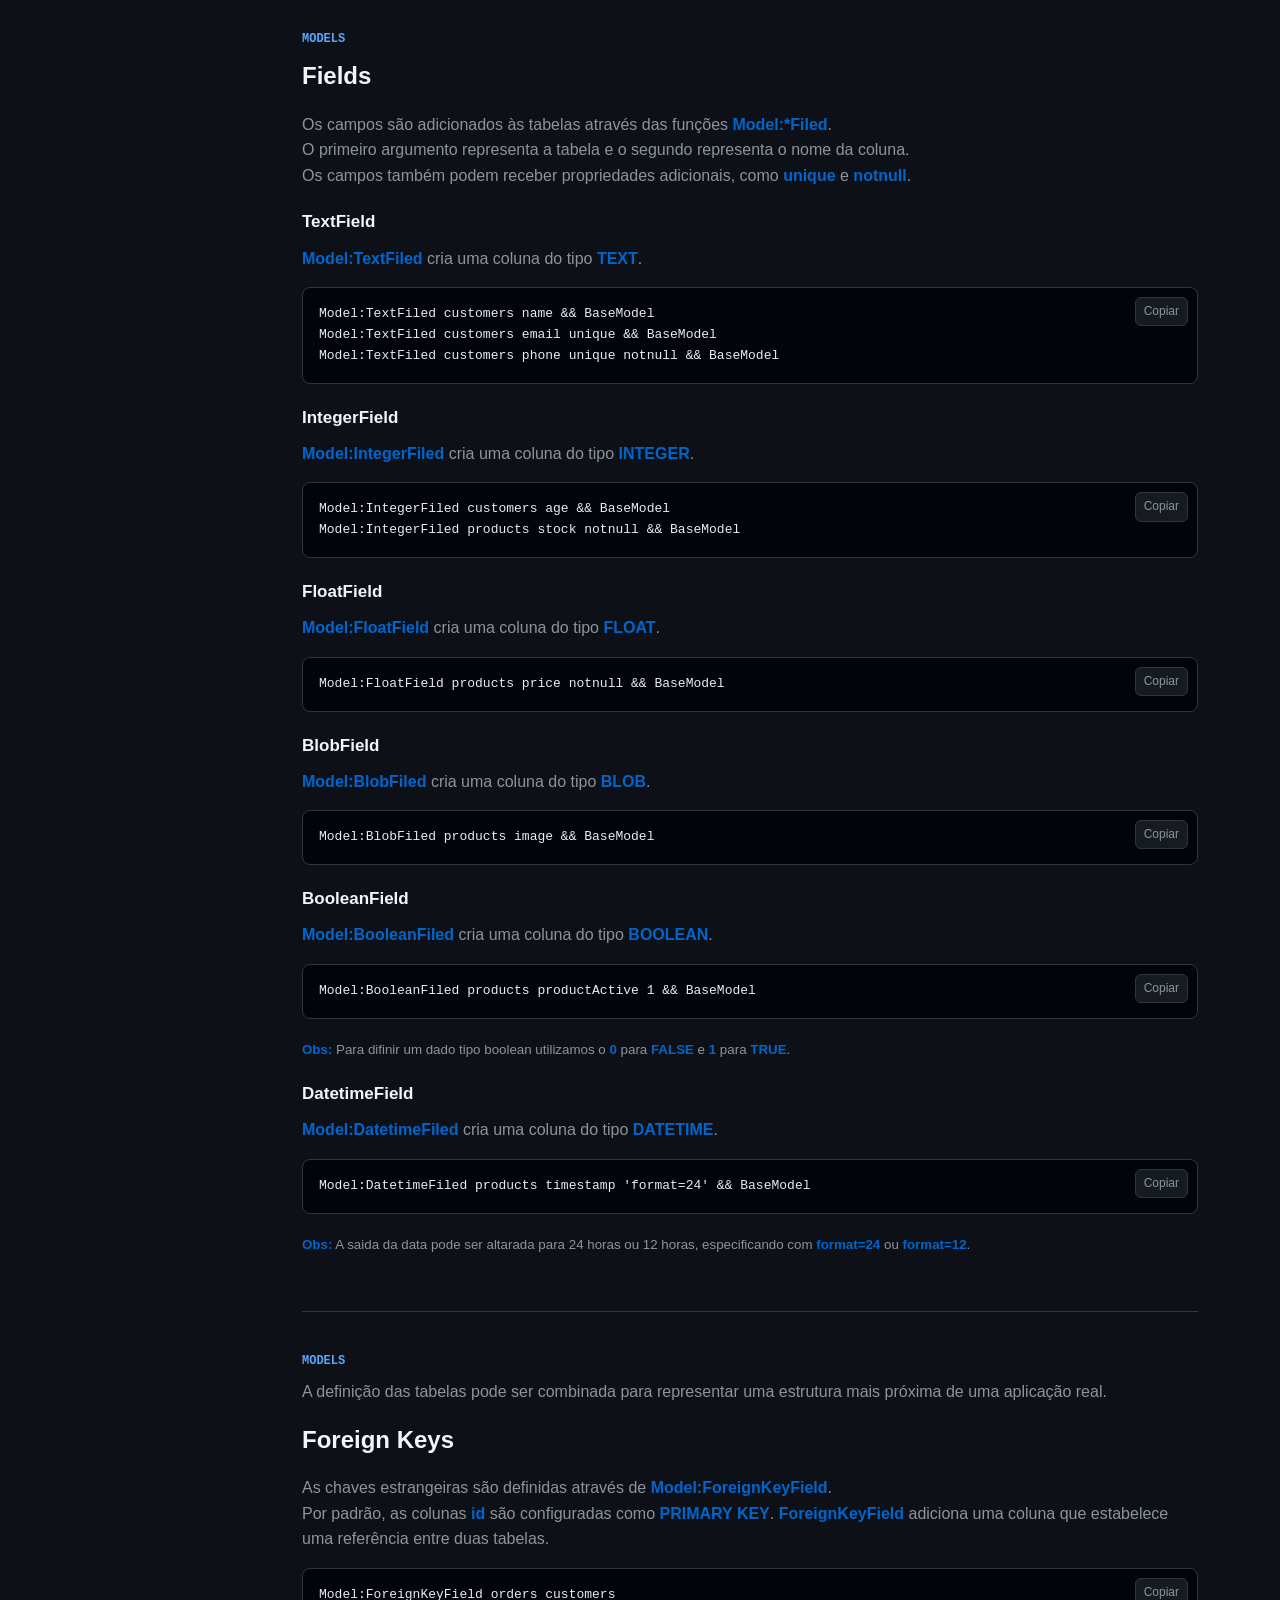
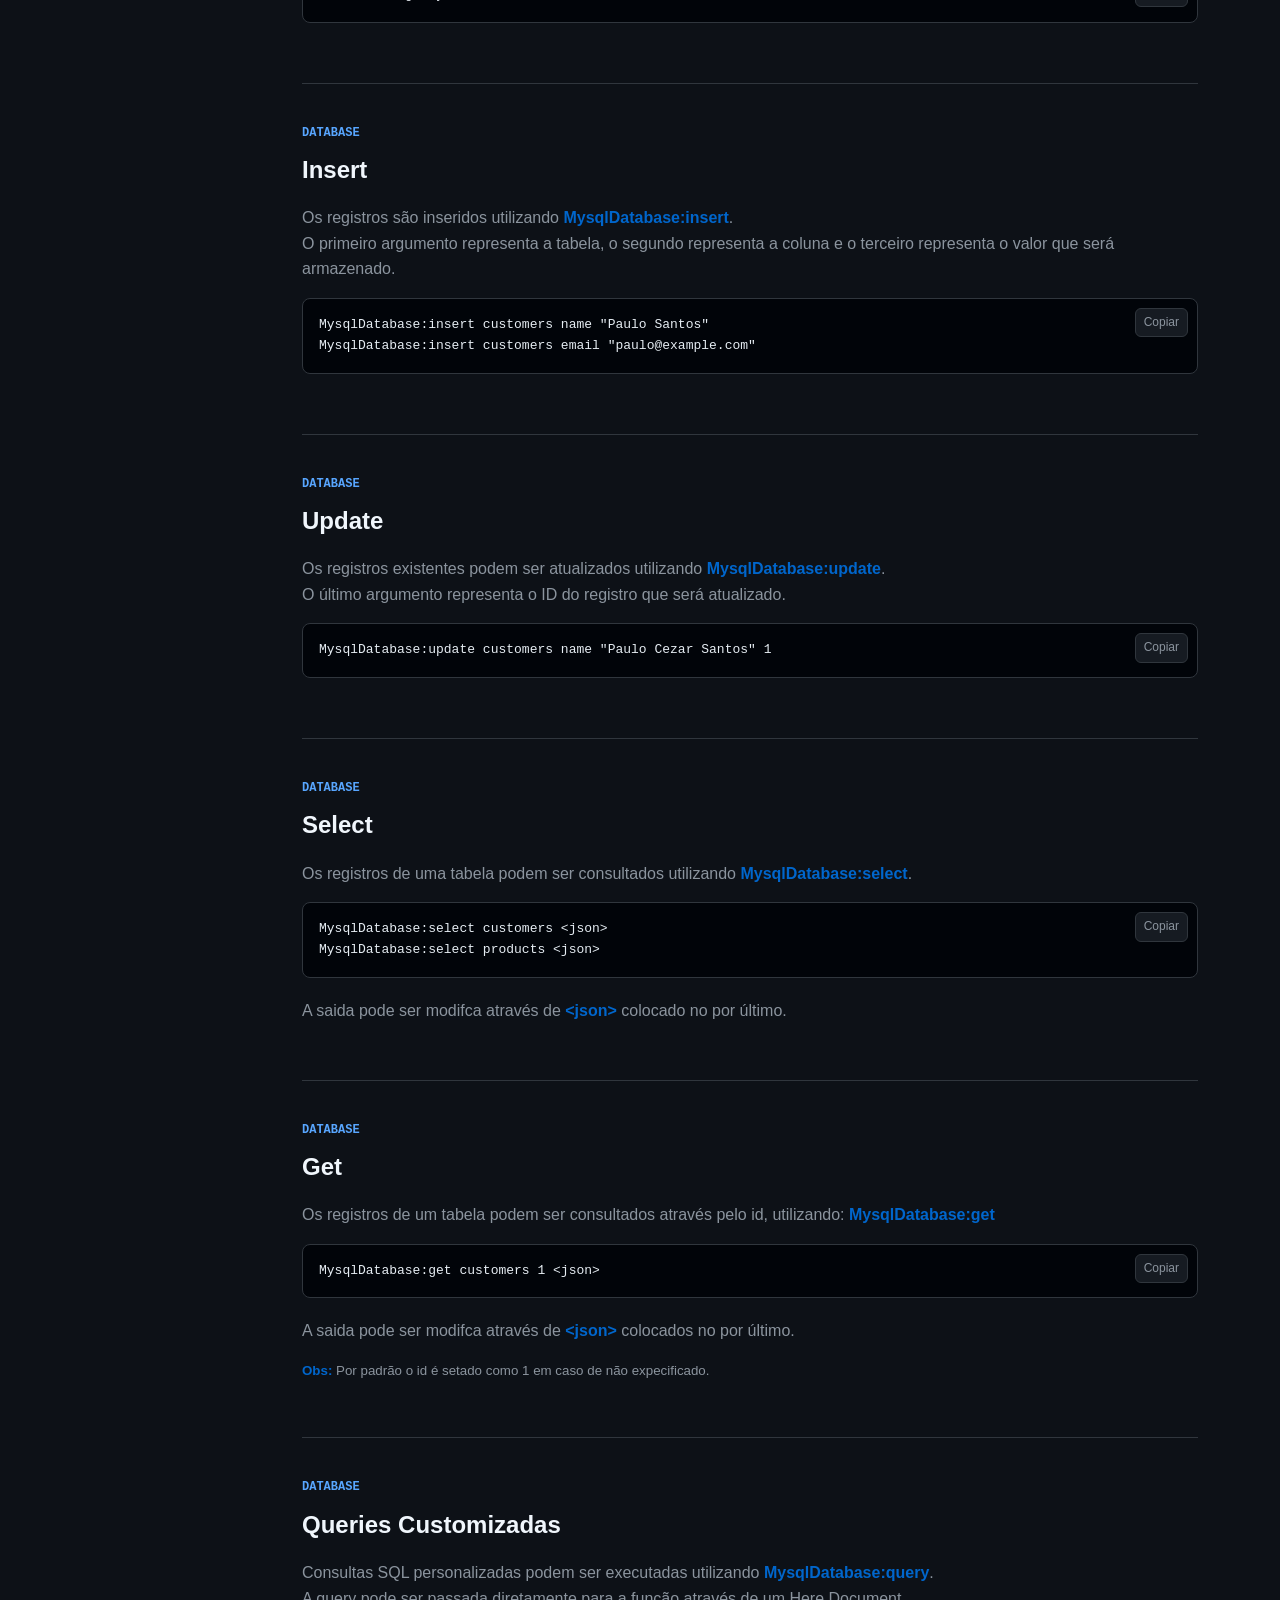
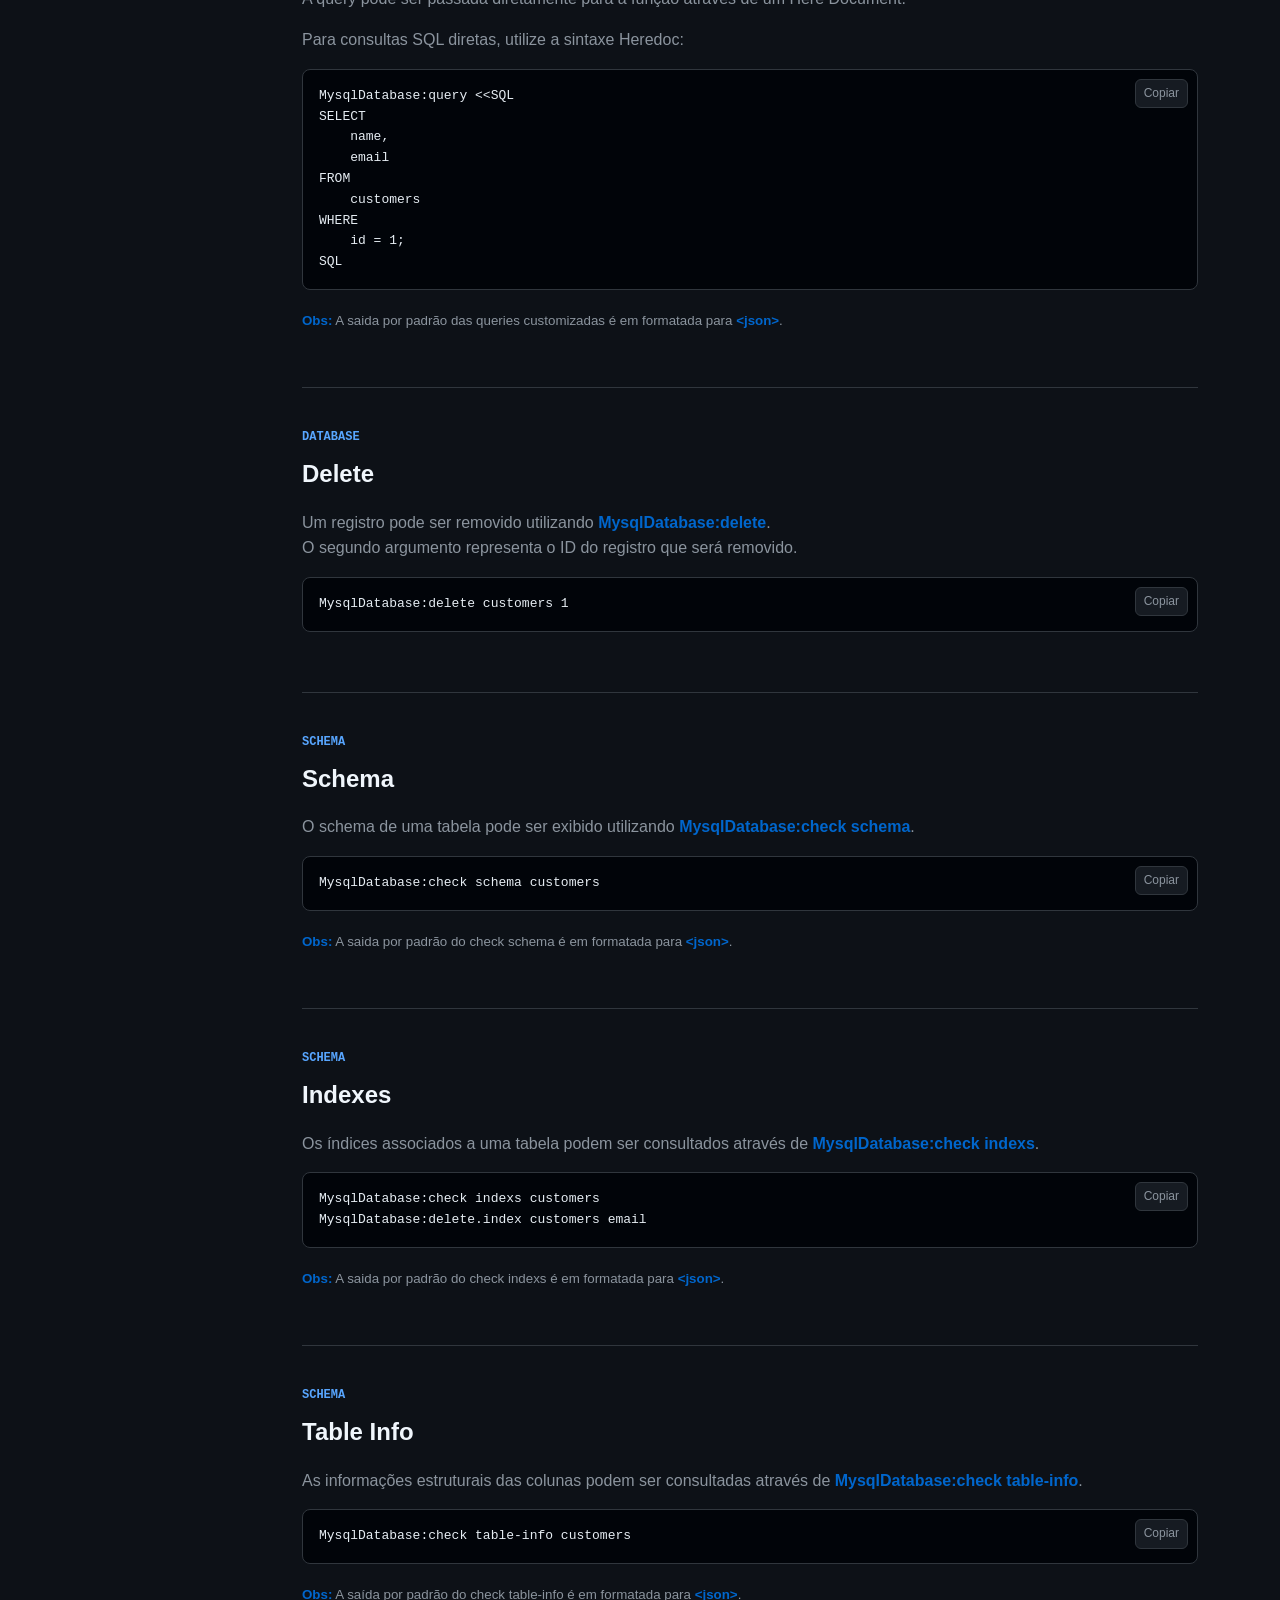
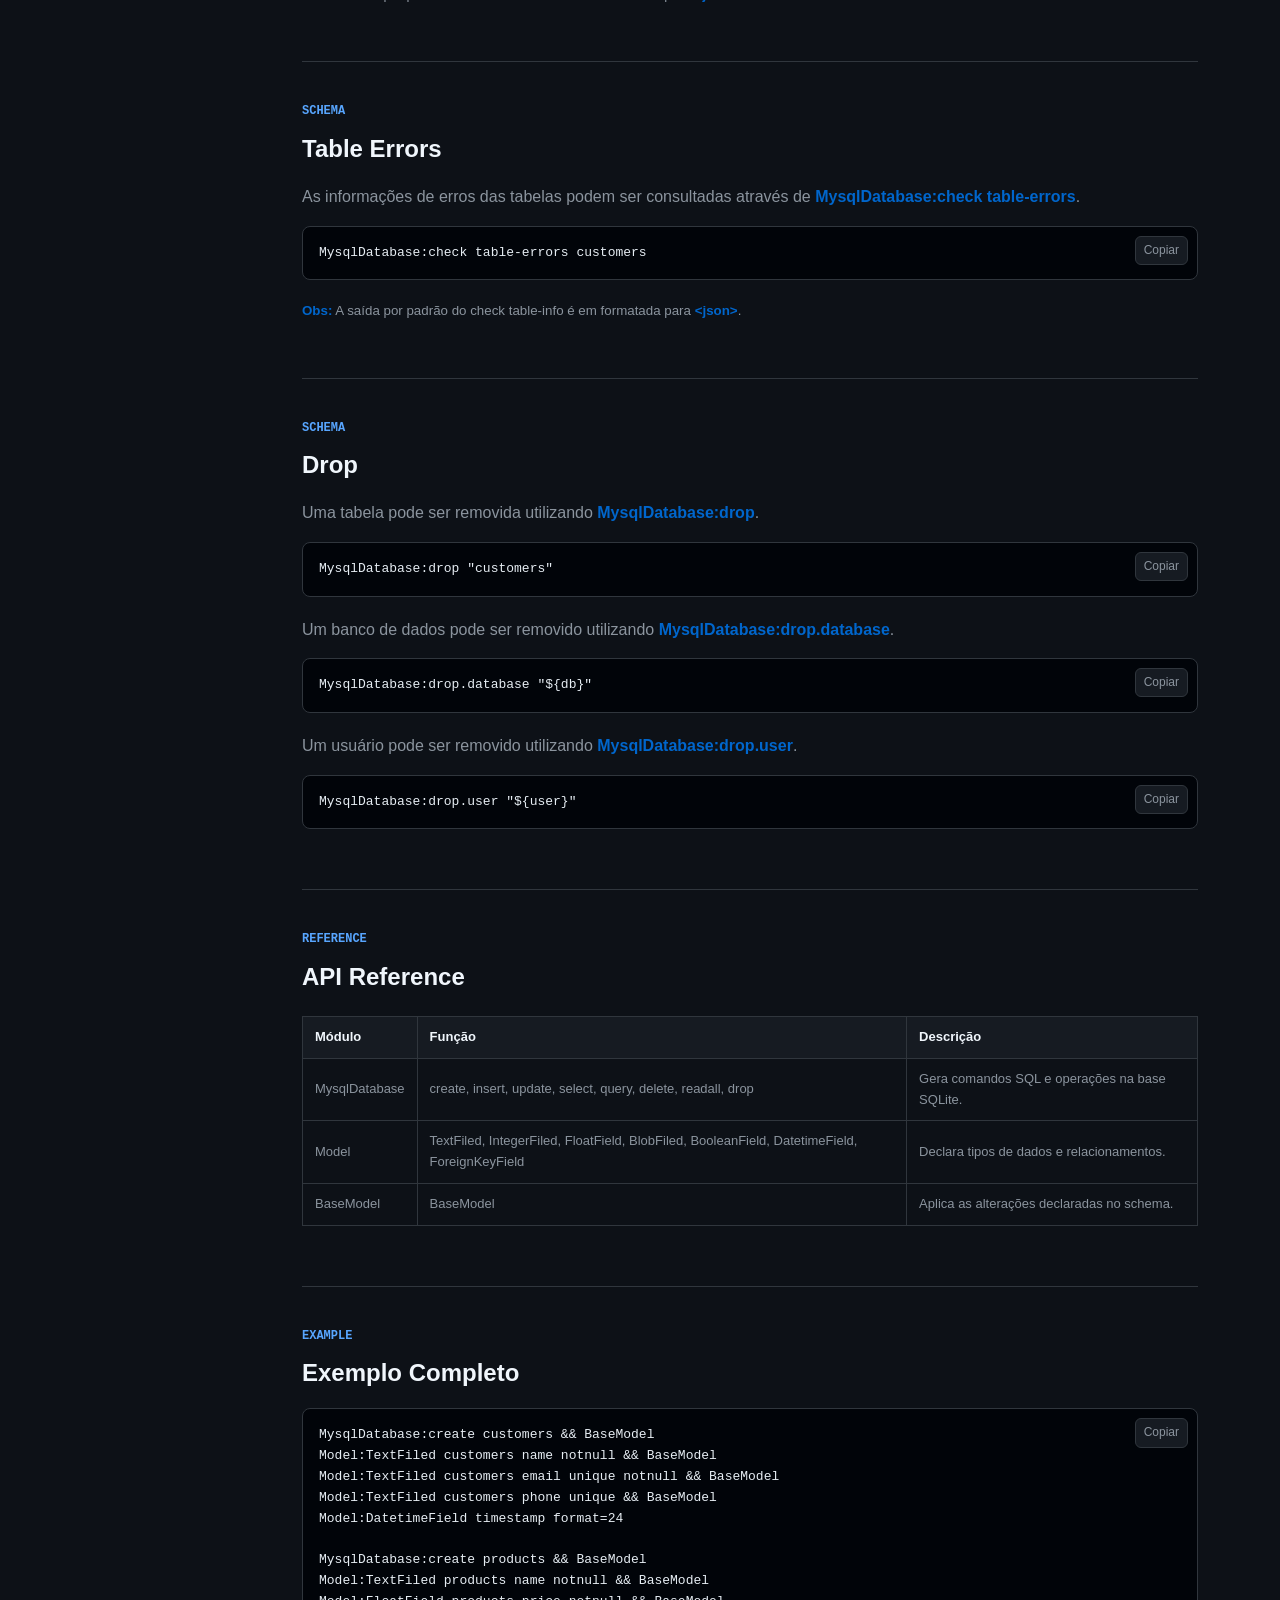
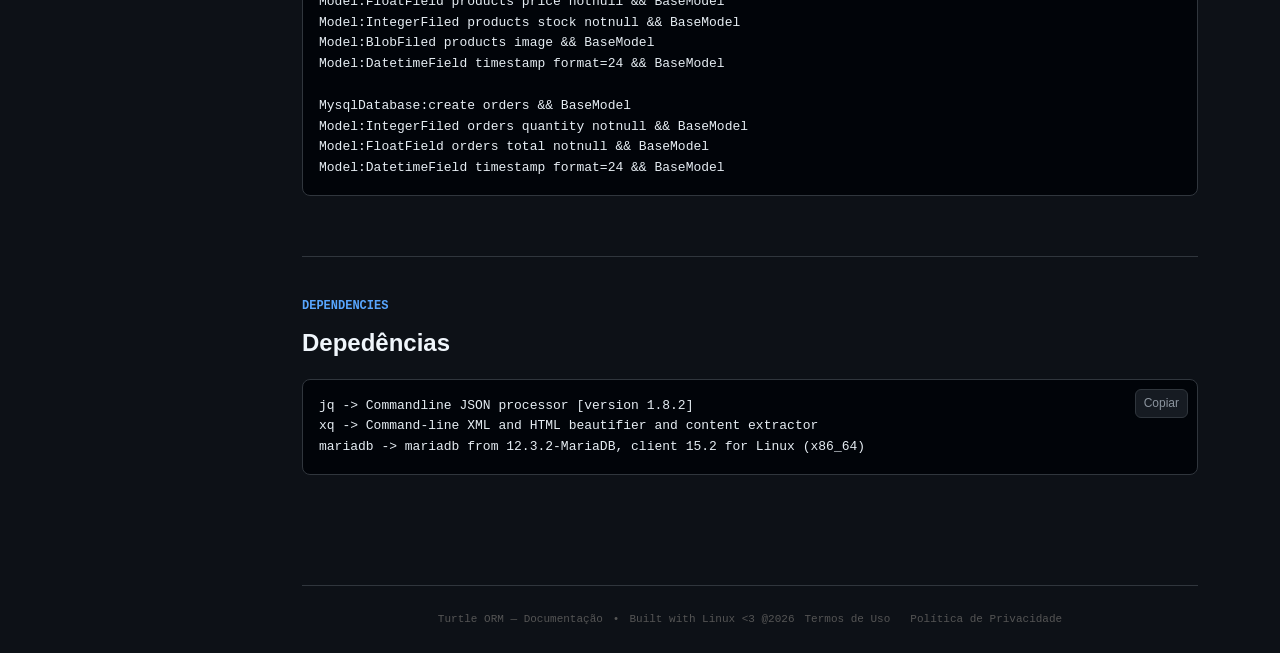
==== commit 5eaef5f8: "feat: adiciona nova seção de dependências" ====
--- a/website/mysql/index.html
+++ b/website/mysql/index.html
@@ -124,6 +124,7 @@
                         <span class="sidebar-title">Reference</span>
                         <a href="#api">API</a>
                         <a href="#complete-example">Exemplo Completo</a>
+                        <a href="#dependencies">Dependências</a>
                     </div>
                 </nav>
             </aside>
@@ -554,6 +555,18 @@
                     </div>
                 </section>
 
+                <section id="dependencies" class="doc-section">
+                    <div class="hero-label">DEPENDENCIES</div>
+                    <h2>Depedências</h2>
+
+                    <div class="code-wrapper">
+                        <button class="copy-button">Copiar</button>
+                        <pre><code>jq -> Commandline JSON processor [version 1.8.2]
+xq -> Command-line XML and HTML beautifier and content extractor
+mariadb -> mariadb from 12.3.2-MariaDB, client 15.2 for Linux (x86_64)</code></pre>
+                    </div>
+                </section>
+
                 <!-- Banner de Consentimento de Cookies -->
                 <div id="cookie-banner" class="cookie-banner" style="display: none">
                     <div class="cookie-content">
--- a/website/assets/style.css
+++ b/website/assets/style.css
@@ -332,7 +332,7 @@
 #installation,
 #section-terms,
 #section-privacy,
-#complete-example {
+#dependencies {
     border-bottom: none;
 }
 
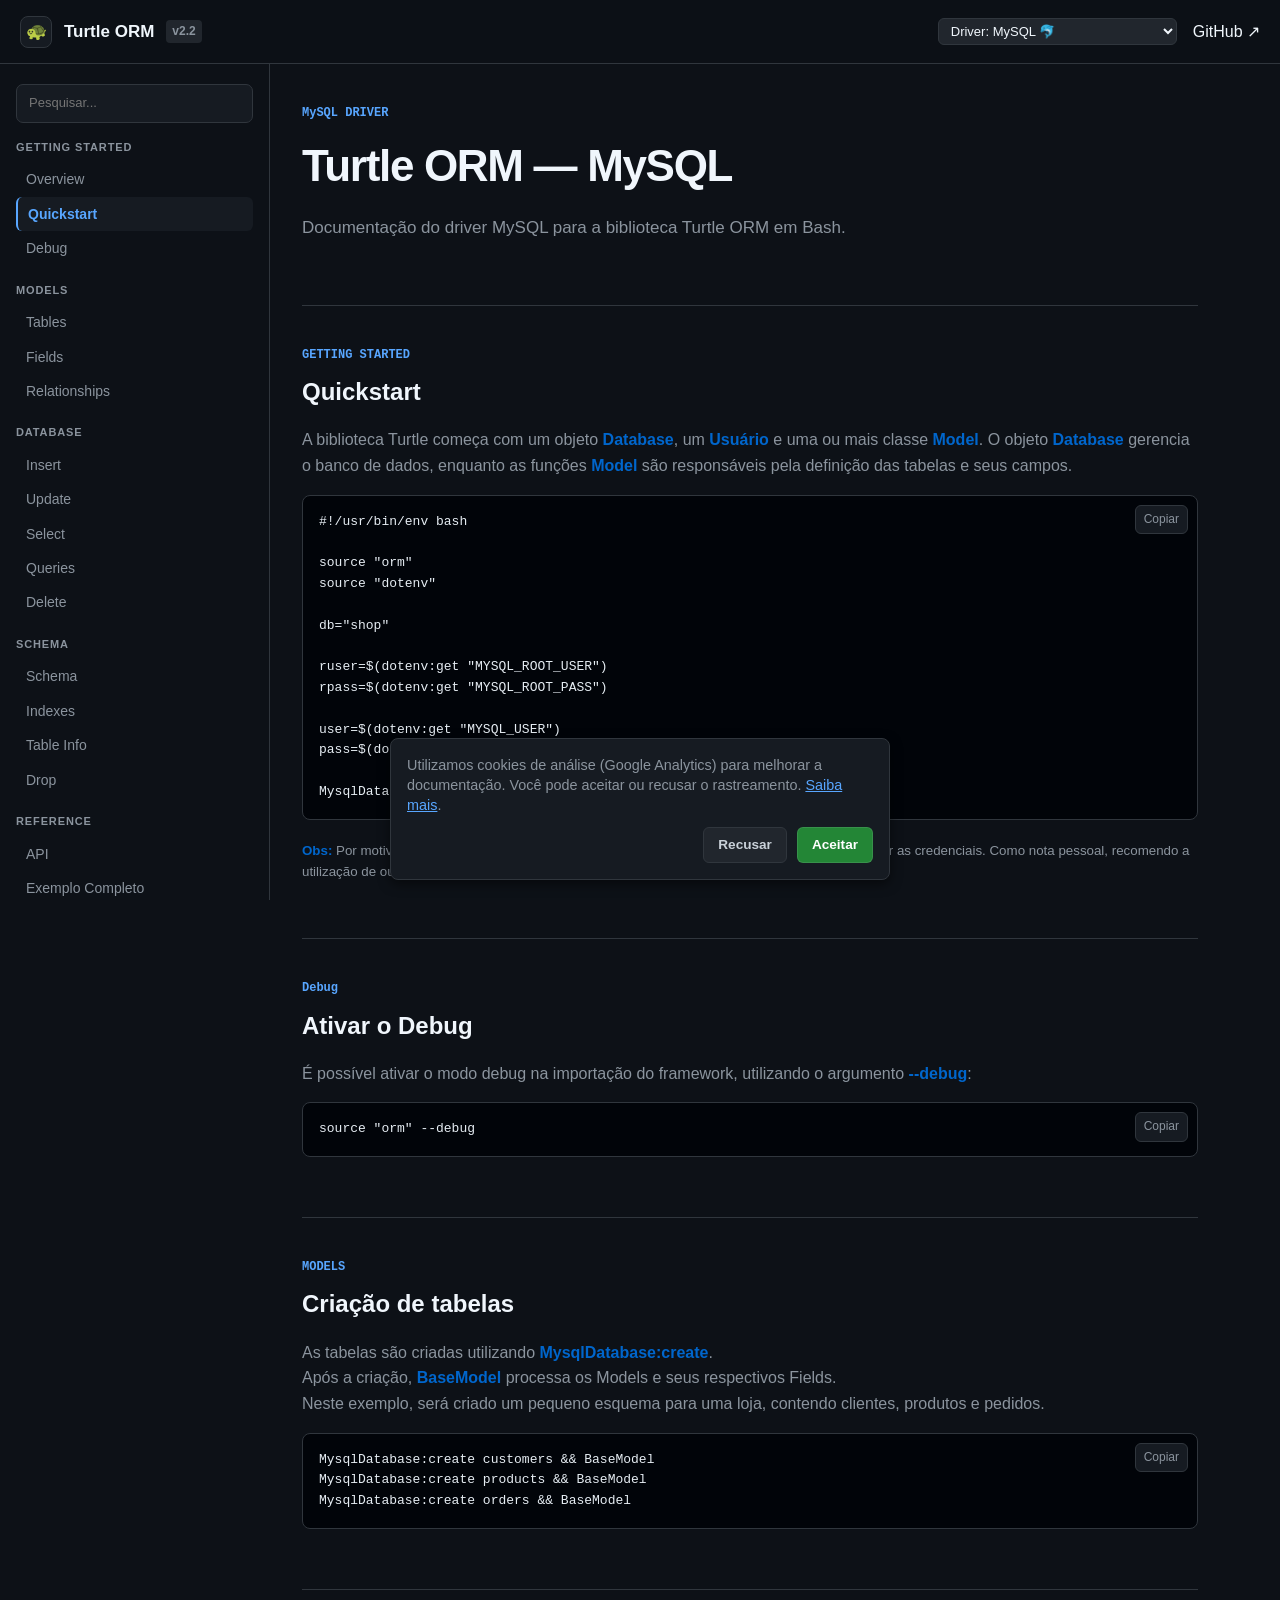
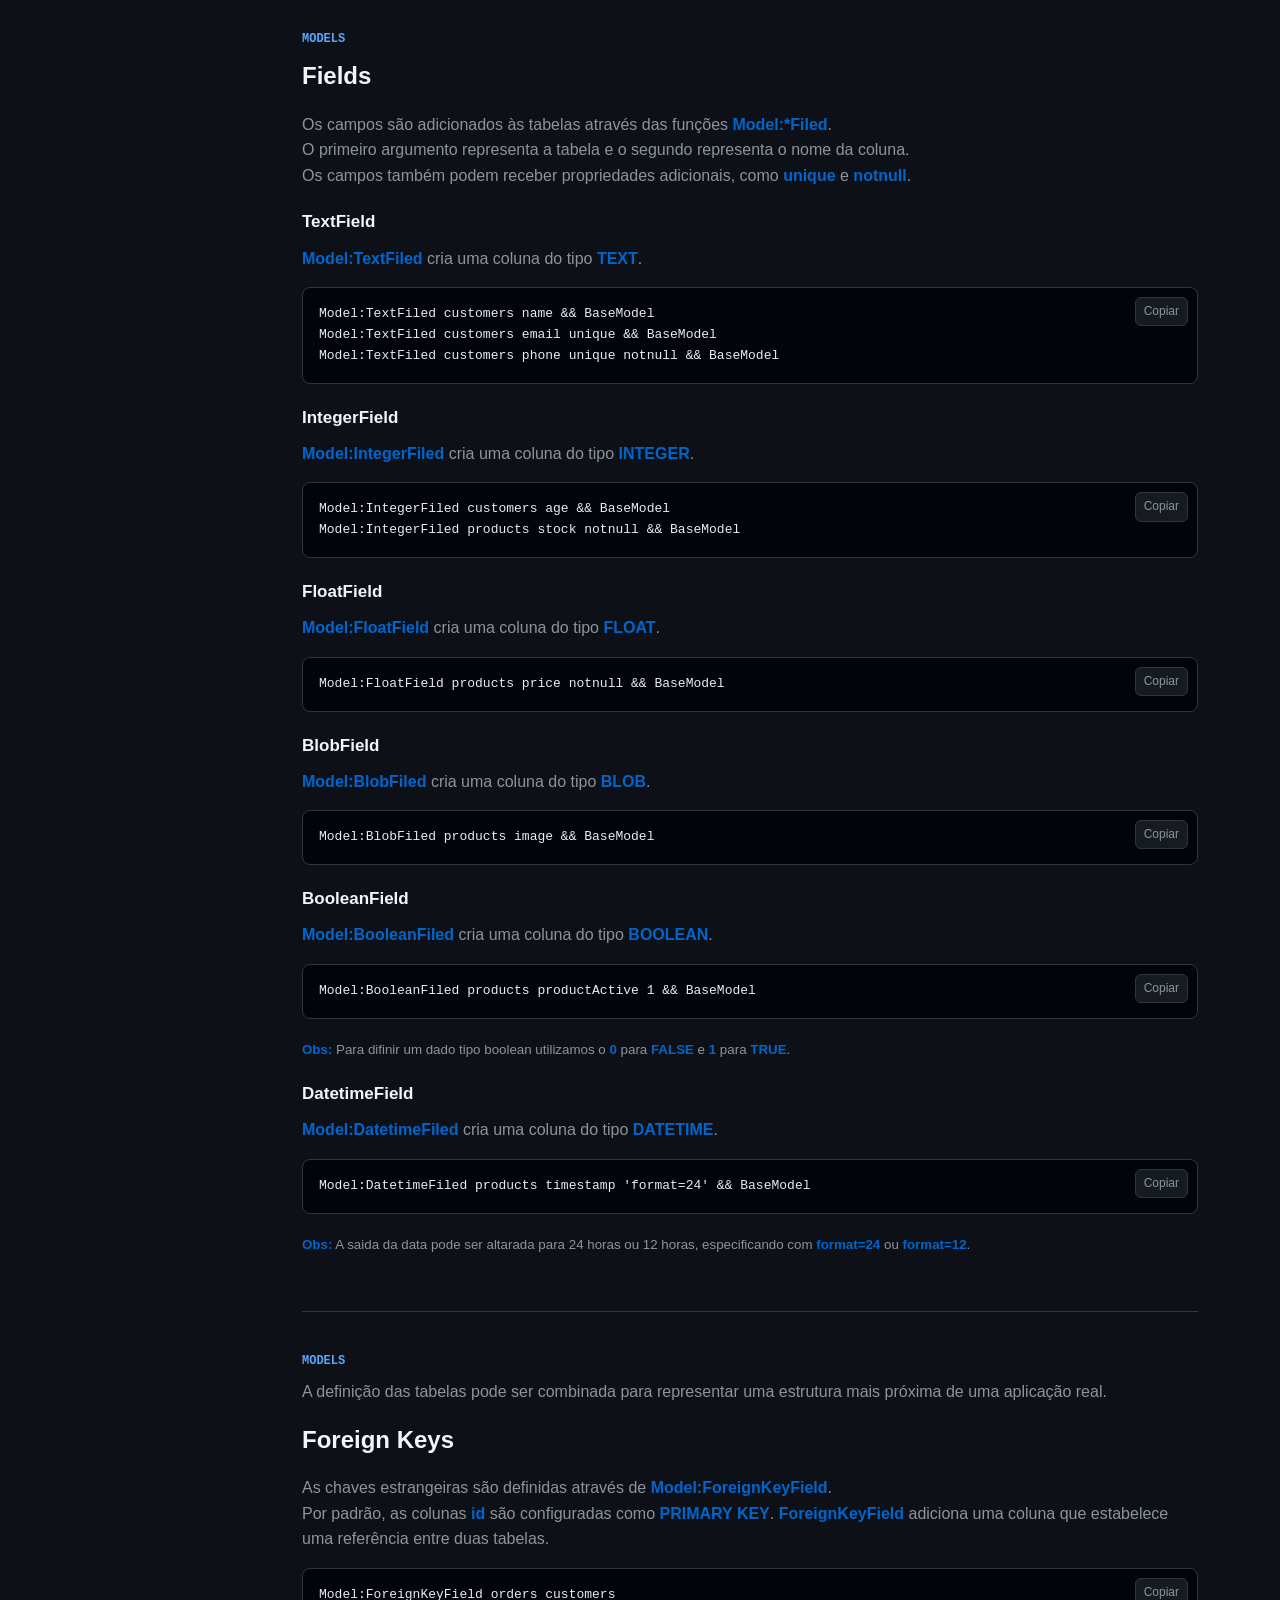
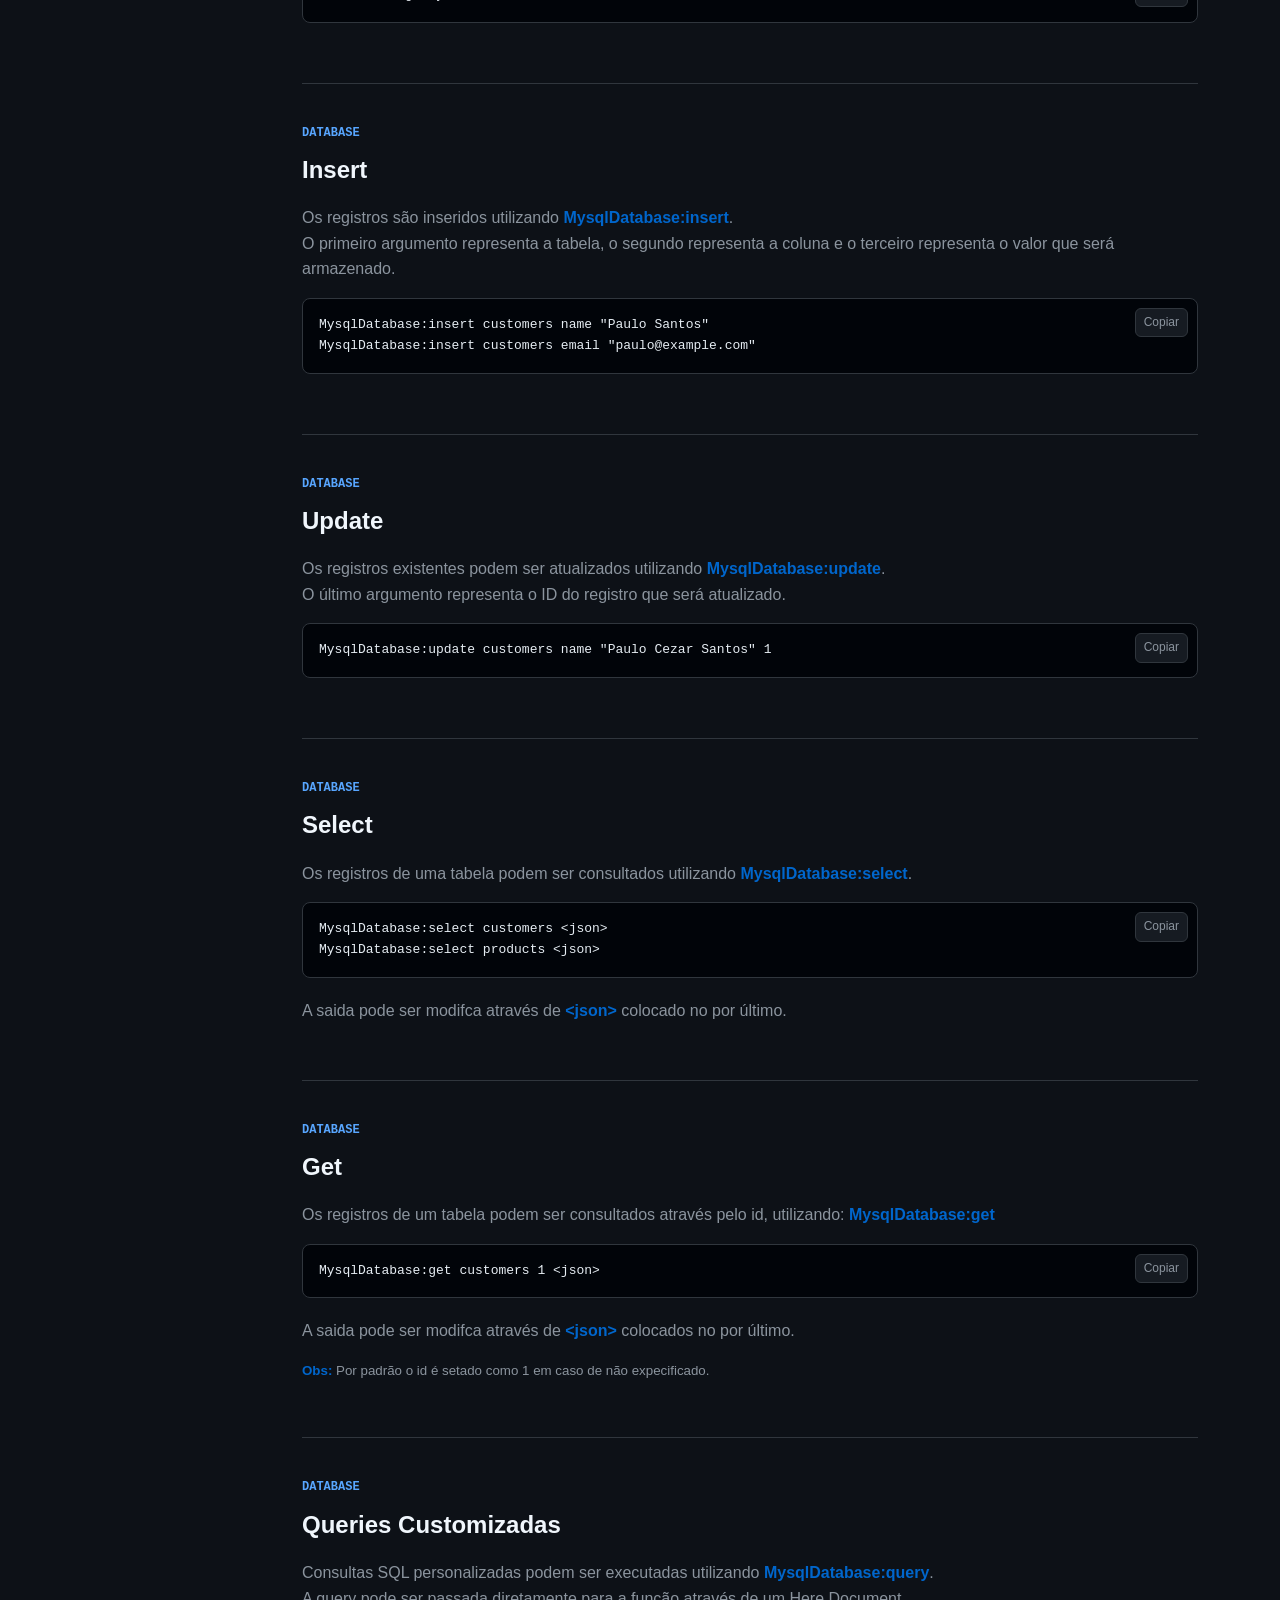
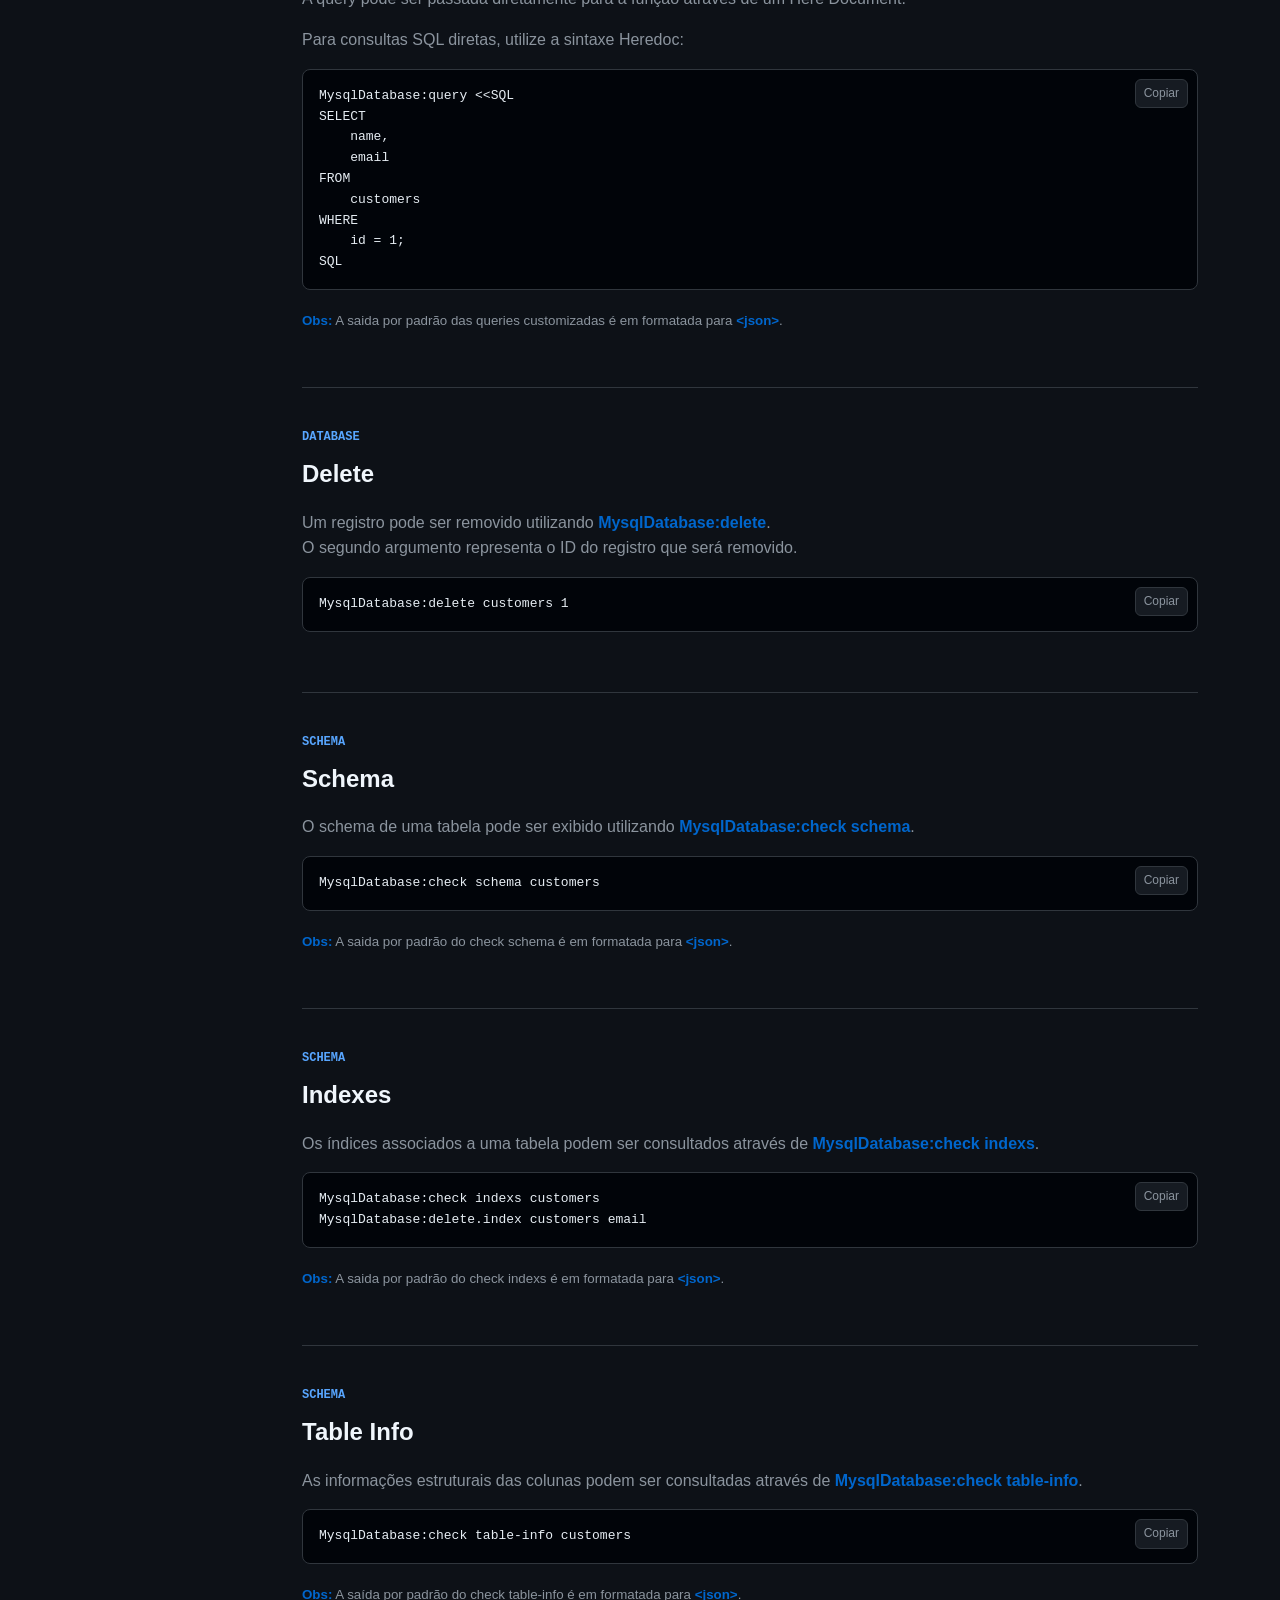
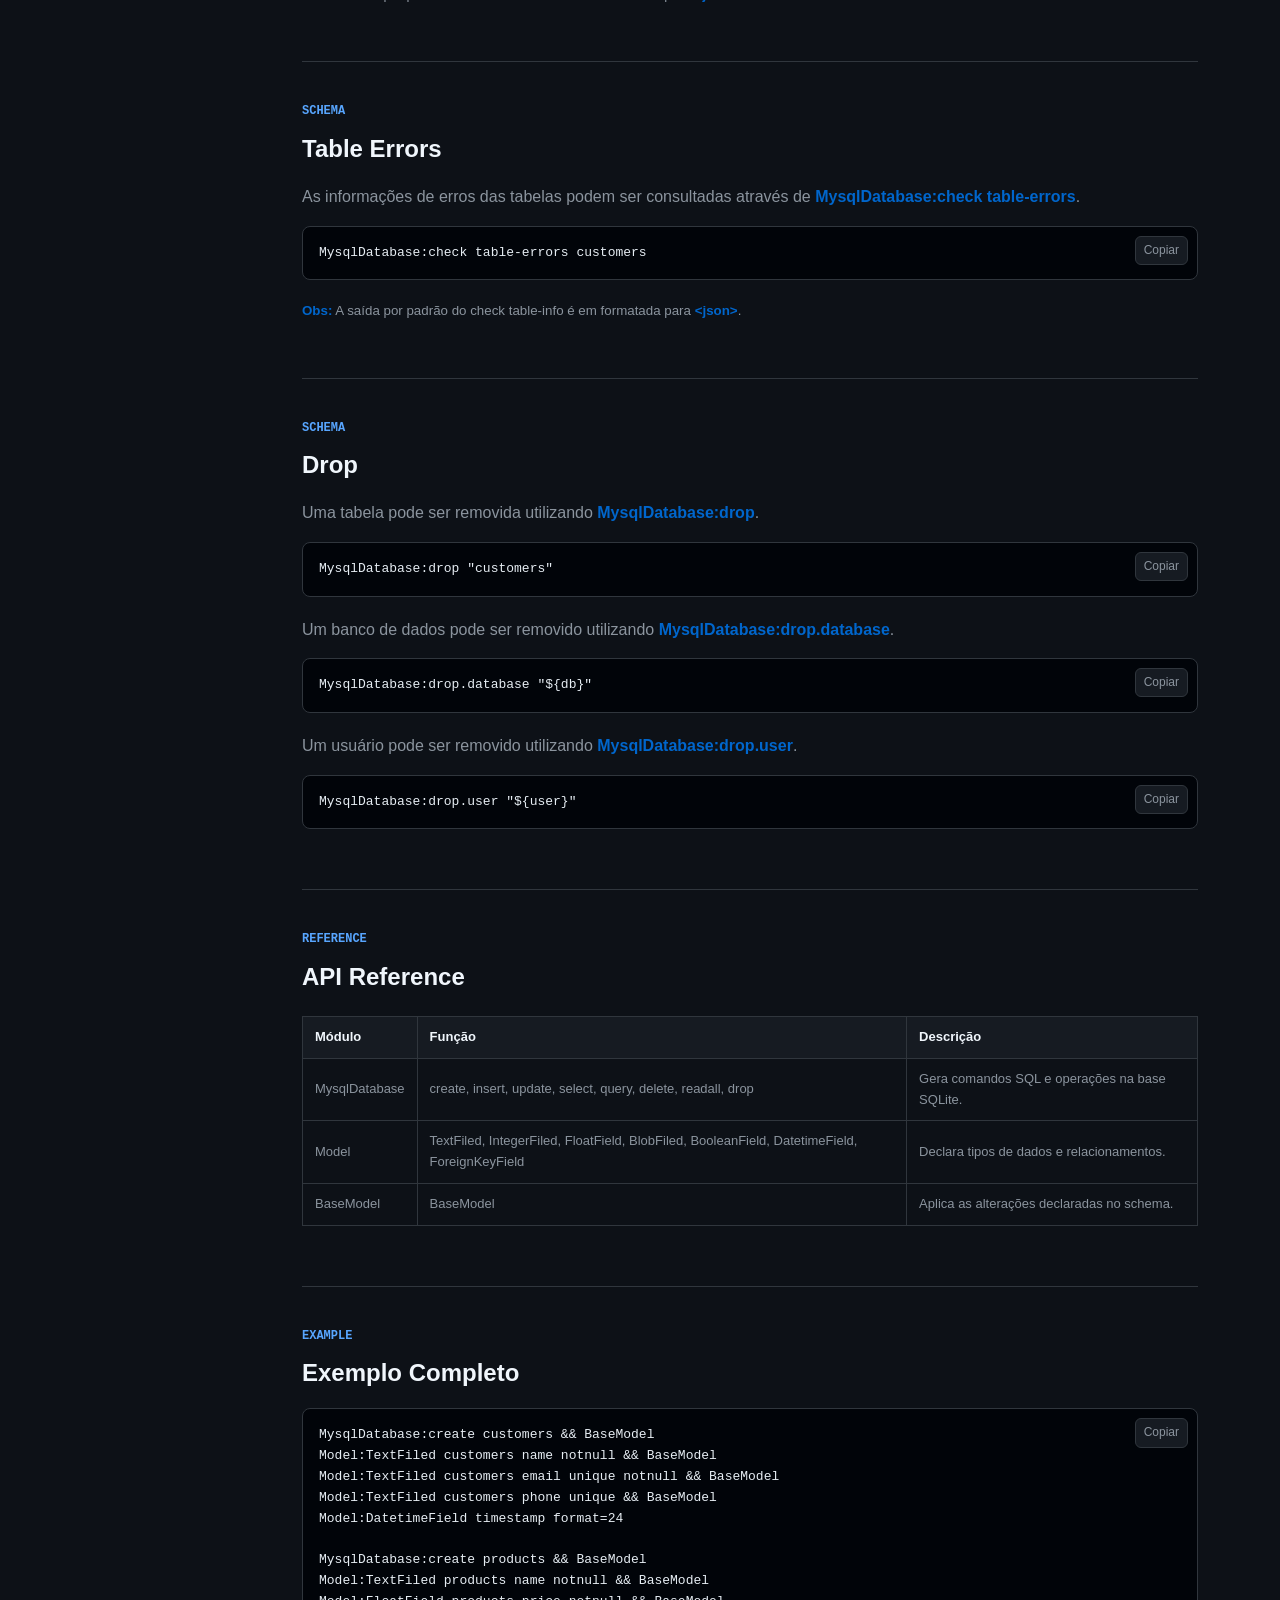
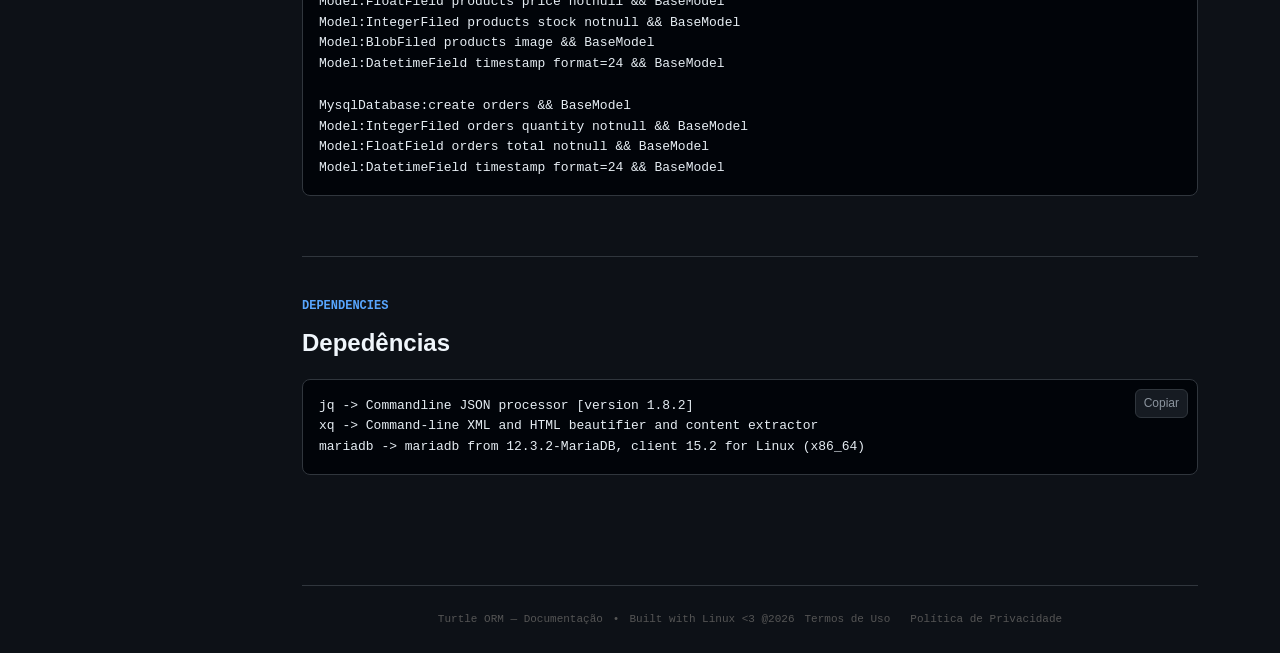
==== commit e03e73e9: "fix: correção da versão em todos os arquivos" ====
--- a/website/mysql/index.html
+++ b/website/mysql/index.html
@@ -59,7 +59,7 @@
                     <button class="menu-button" id="menuButton" aria-label="Abrir Menu">☰</button>
                     <div class="brand-icon">🐢</div>
                     <a href="../index.html">Turtle ORM</a>
-                    <span class="badge">v2.0</span>
+                    <span class="badge">v2.2</span>
                 </div>
 
                 <div class="header-controls">
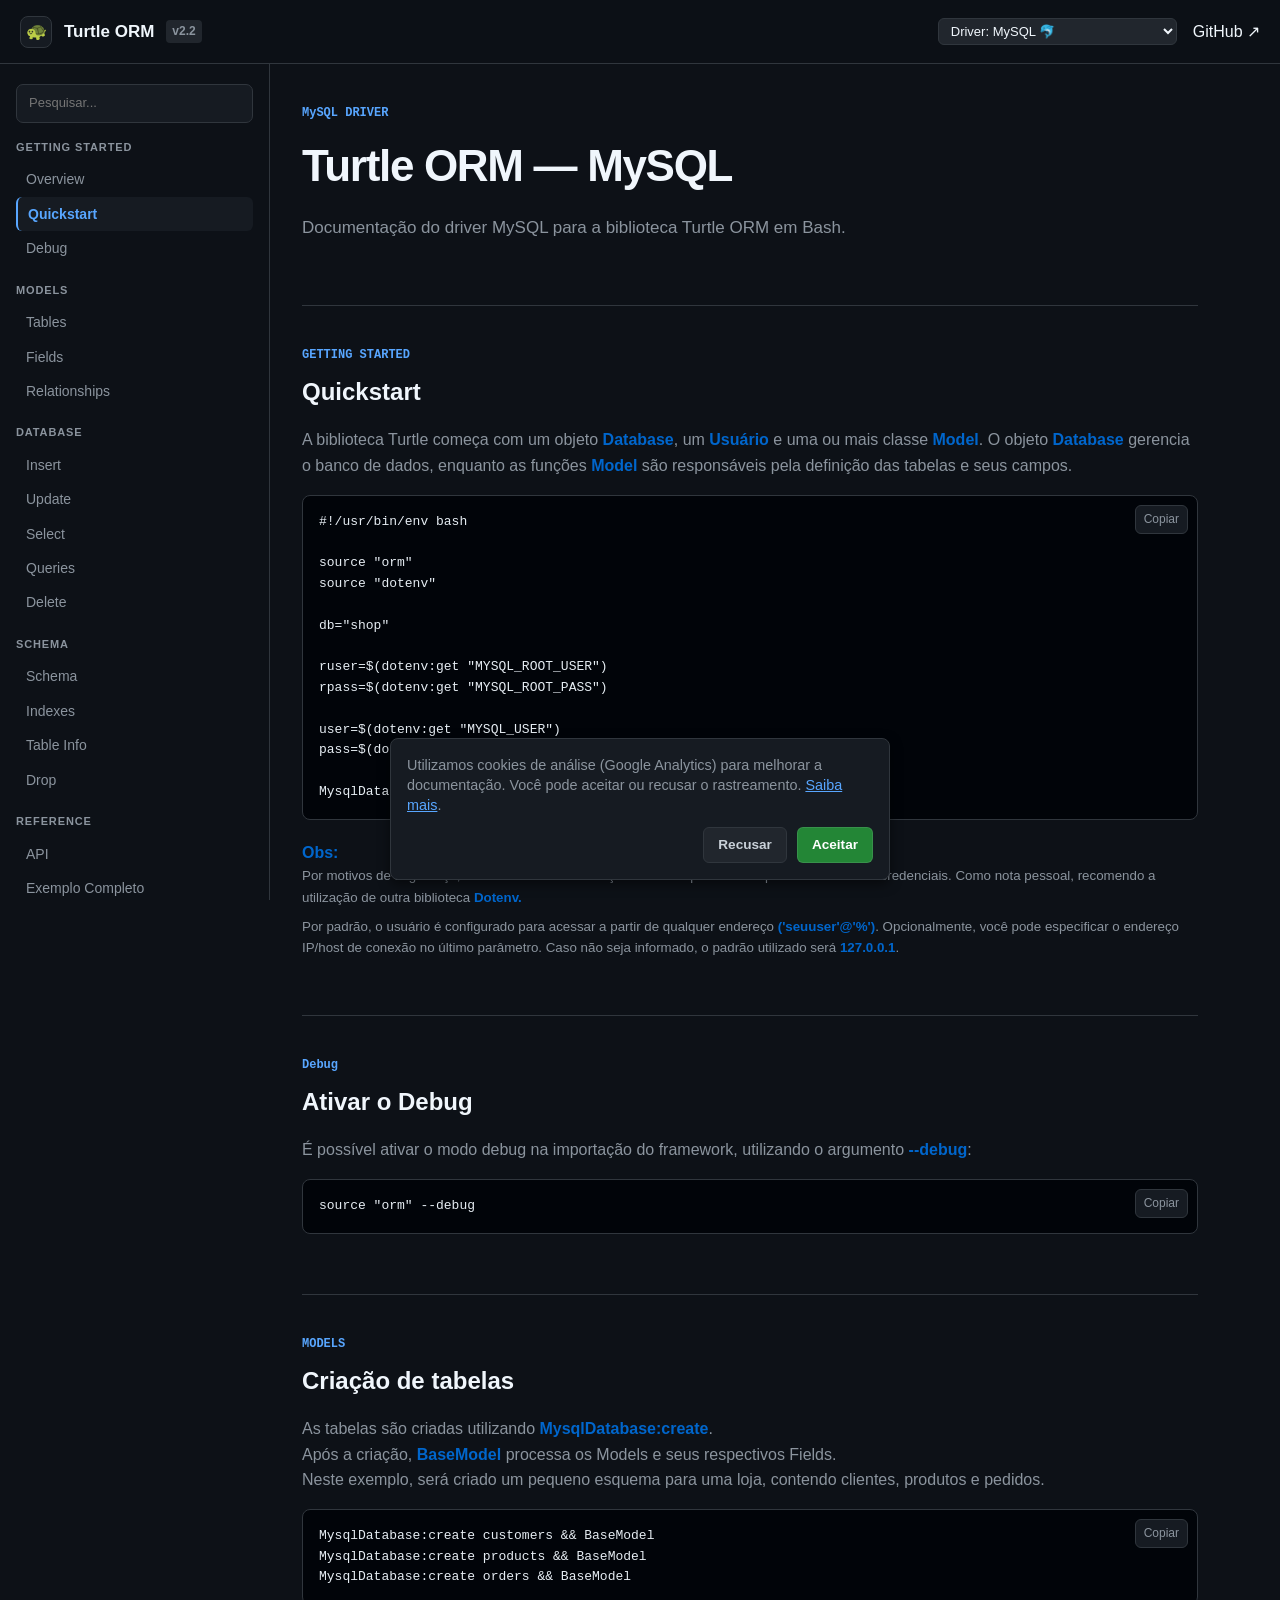
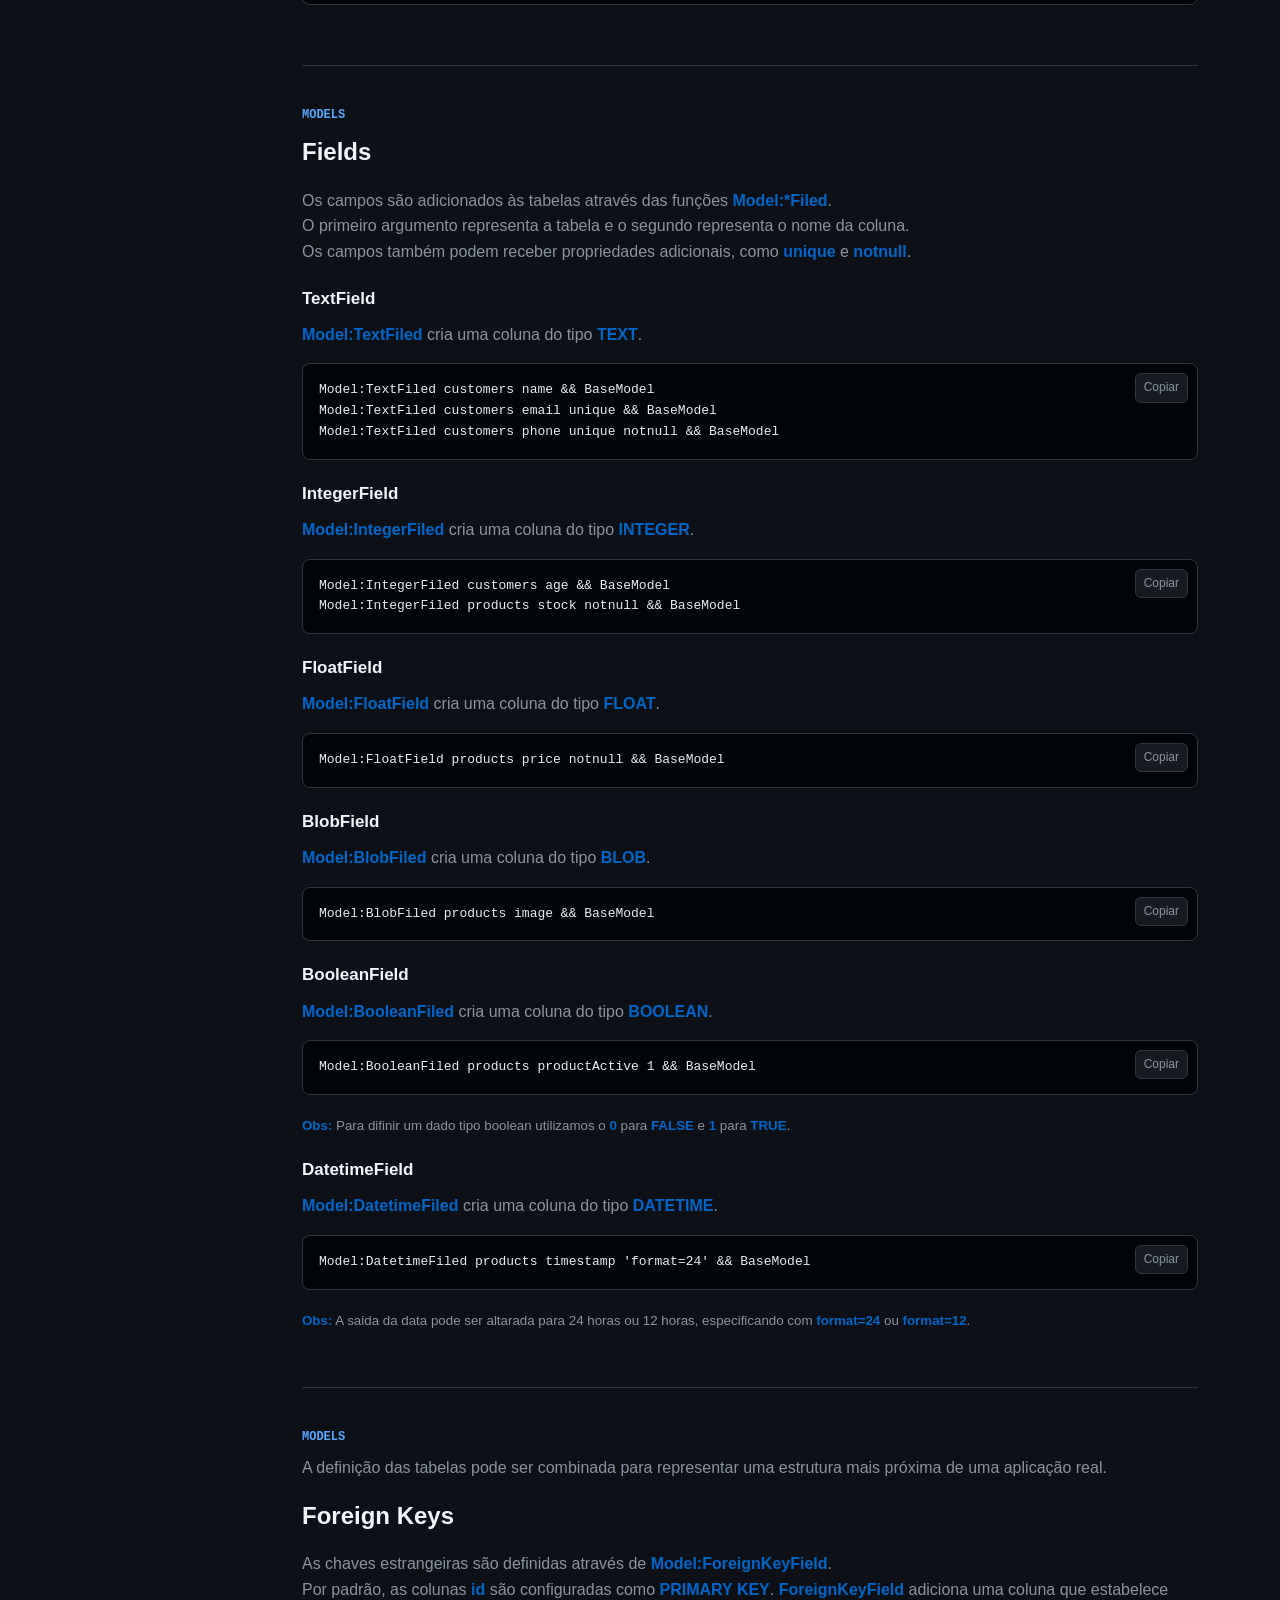
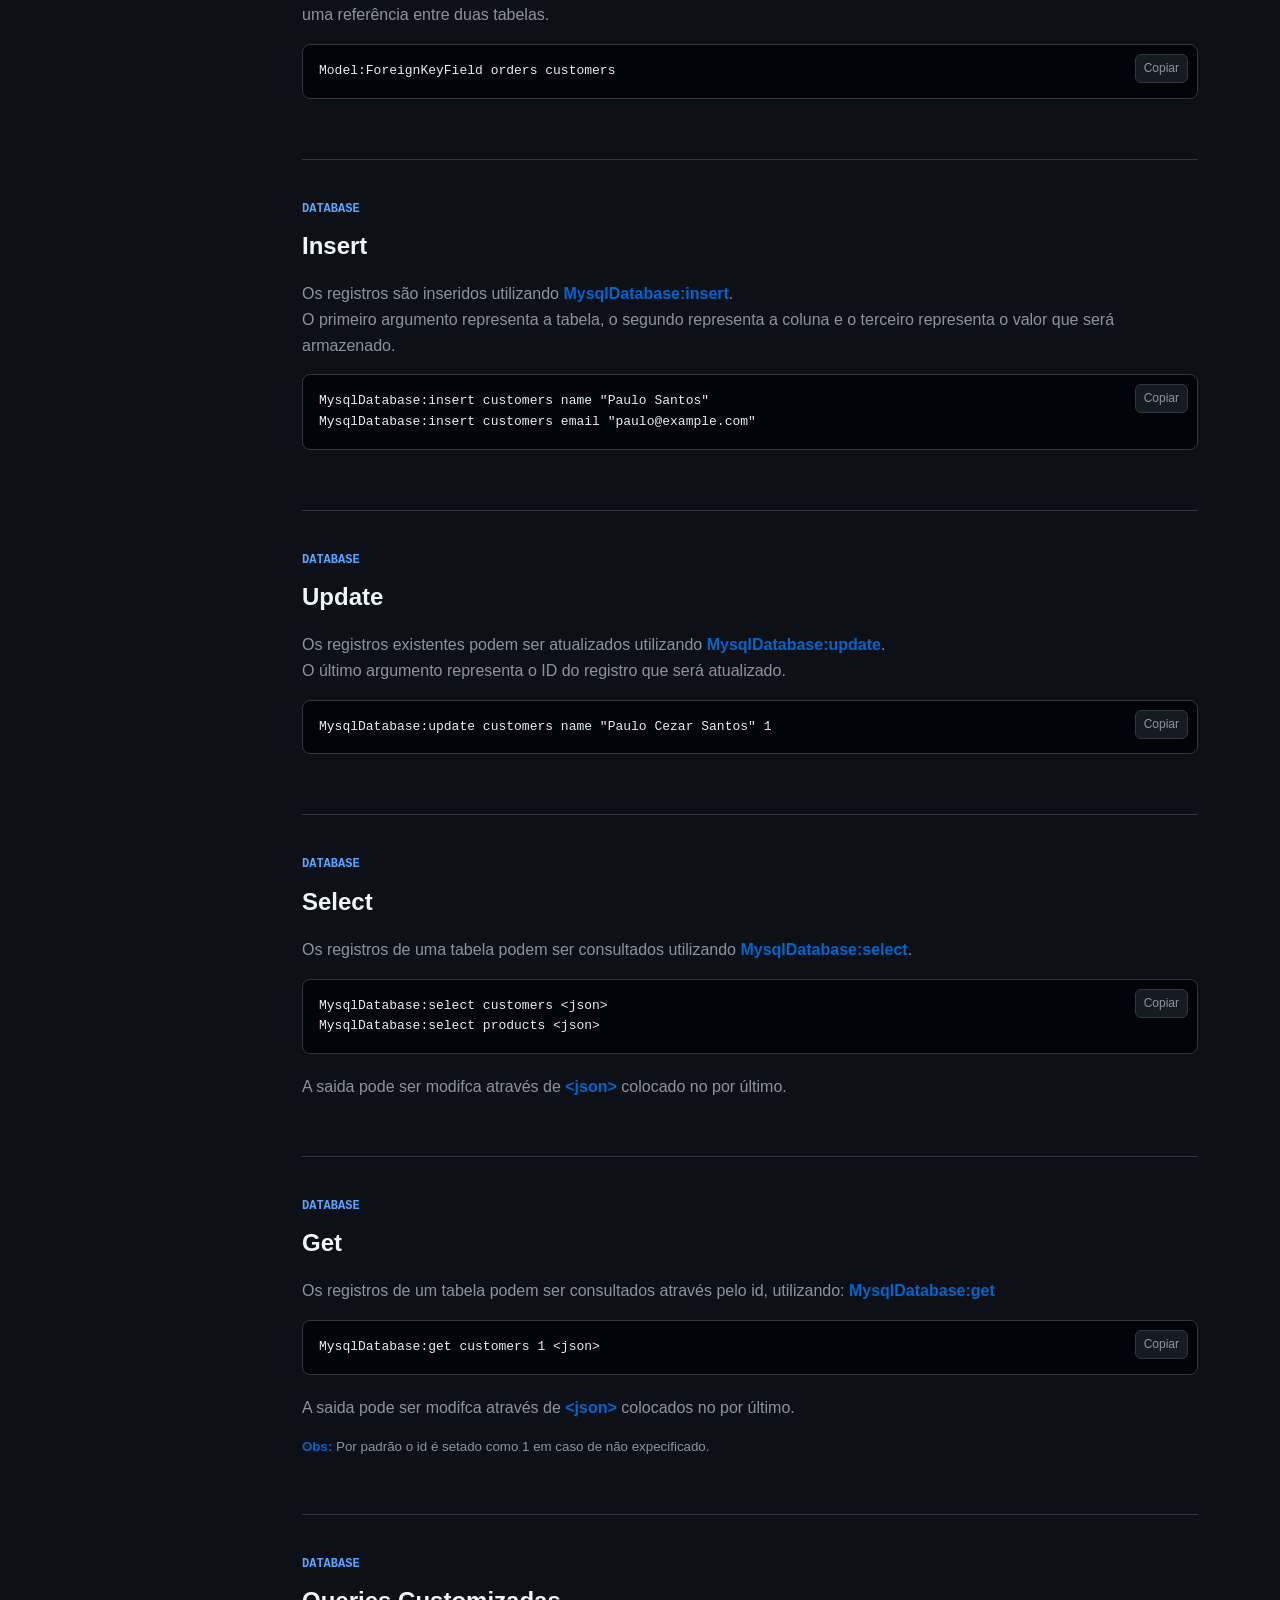
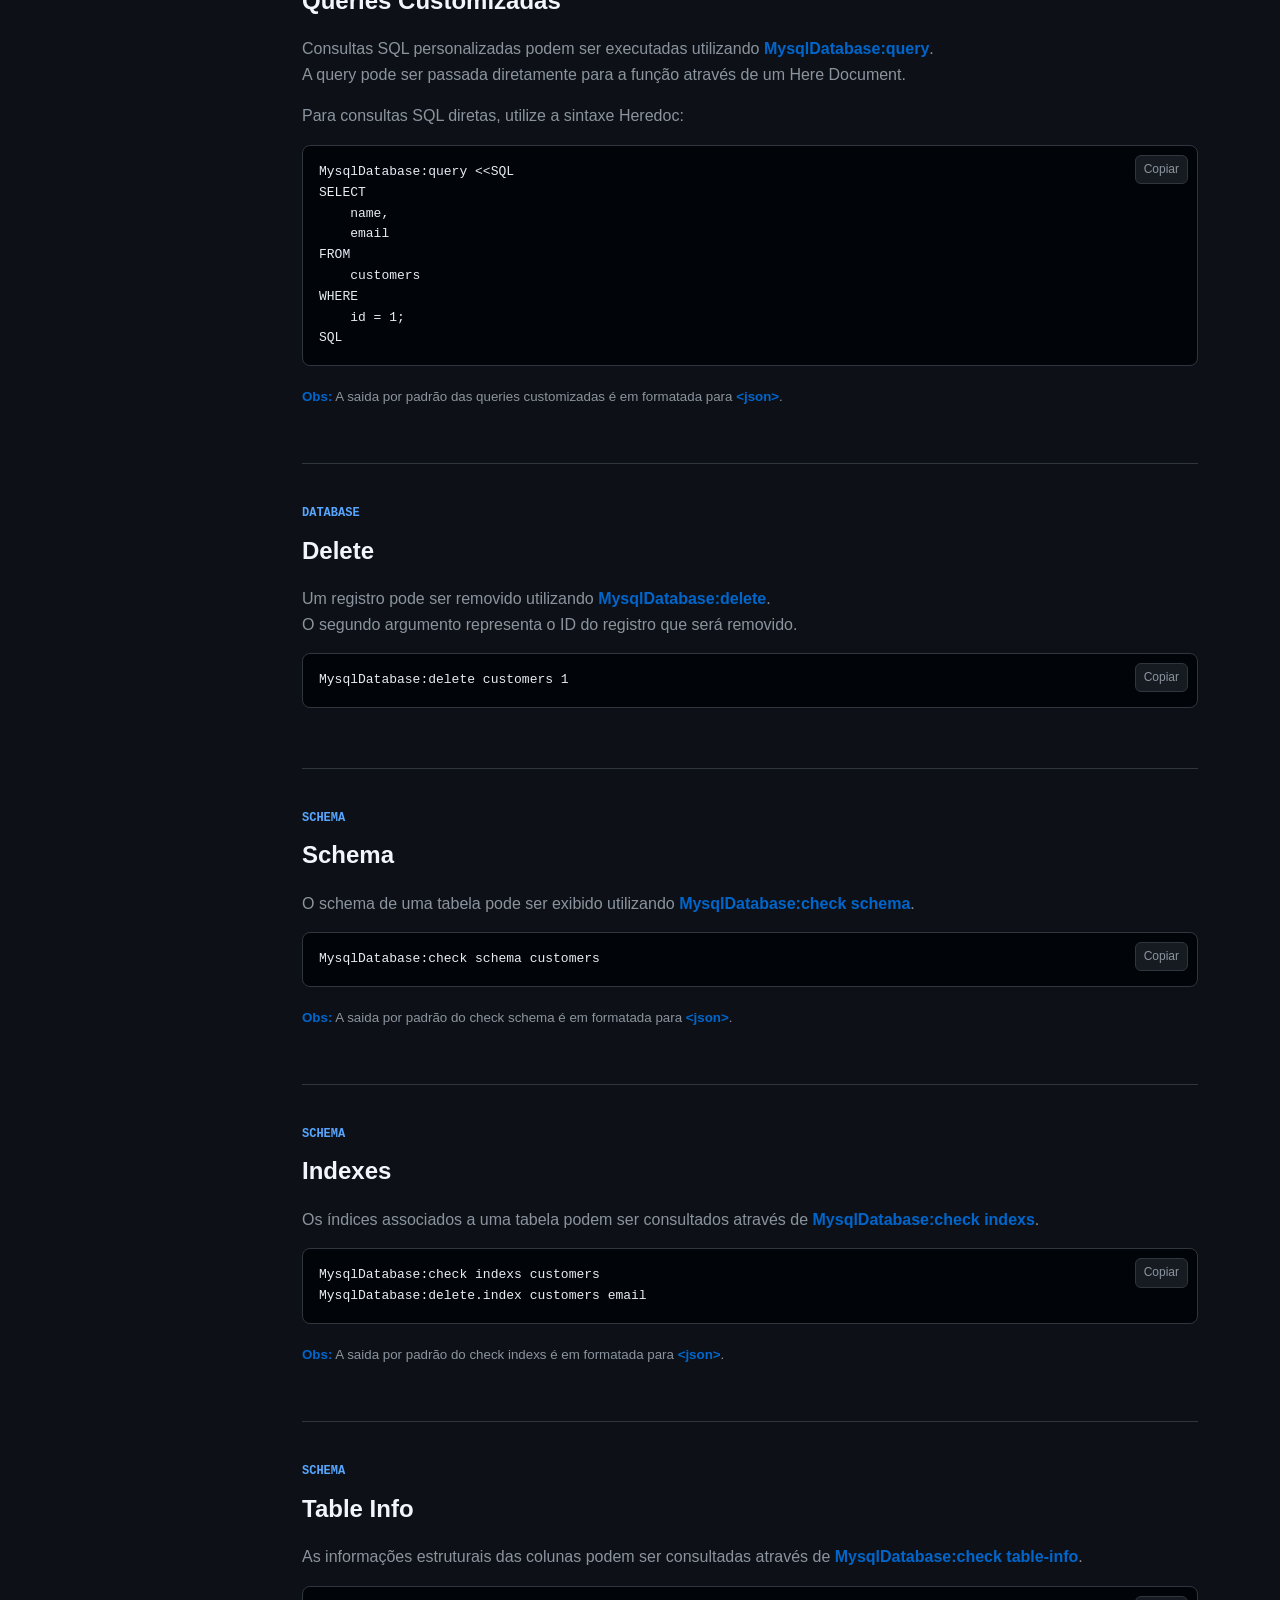
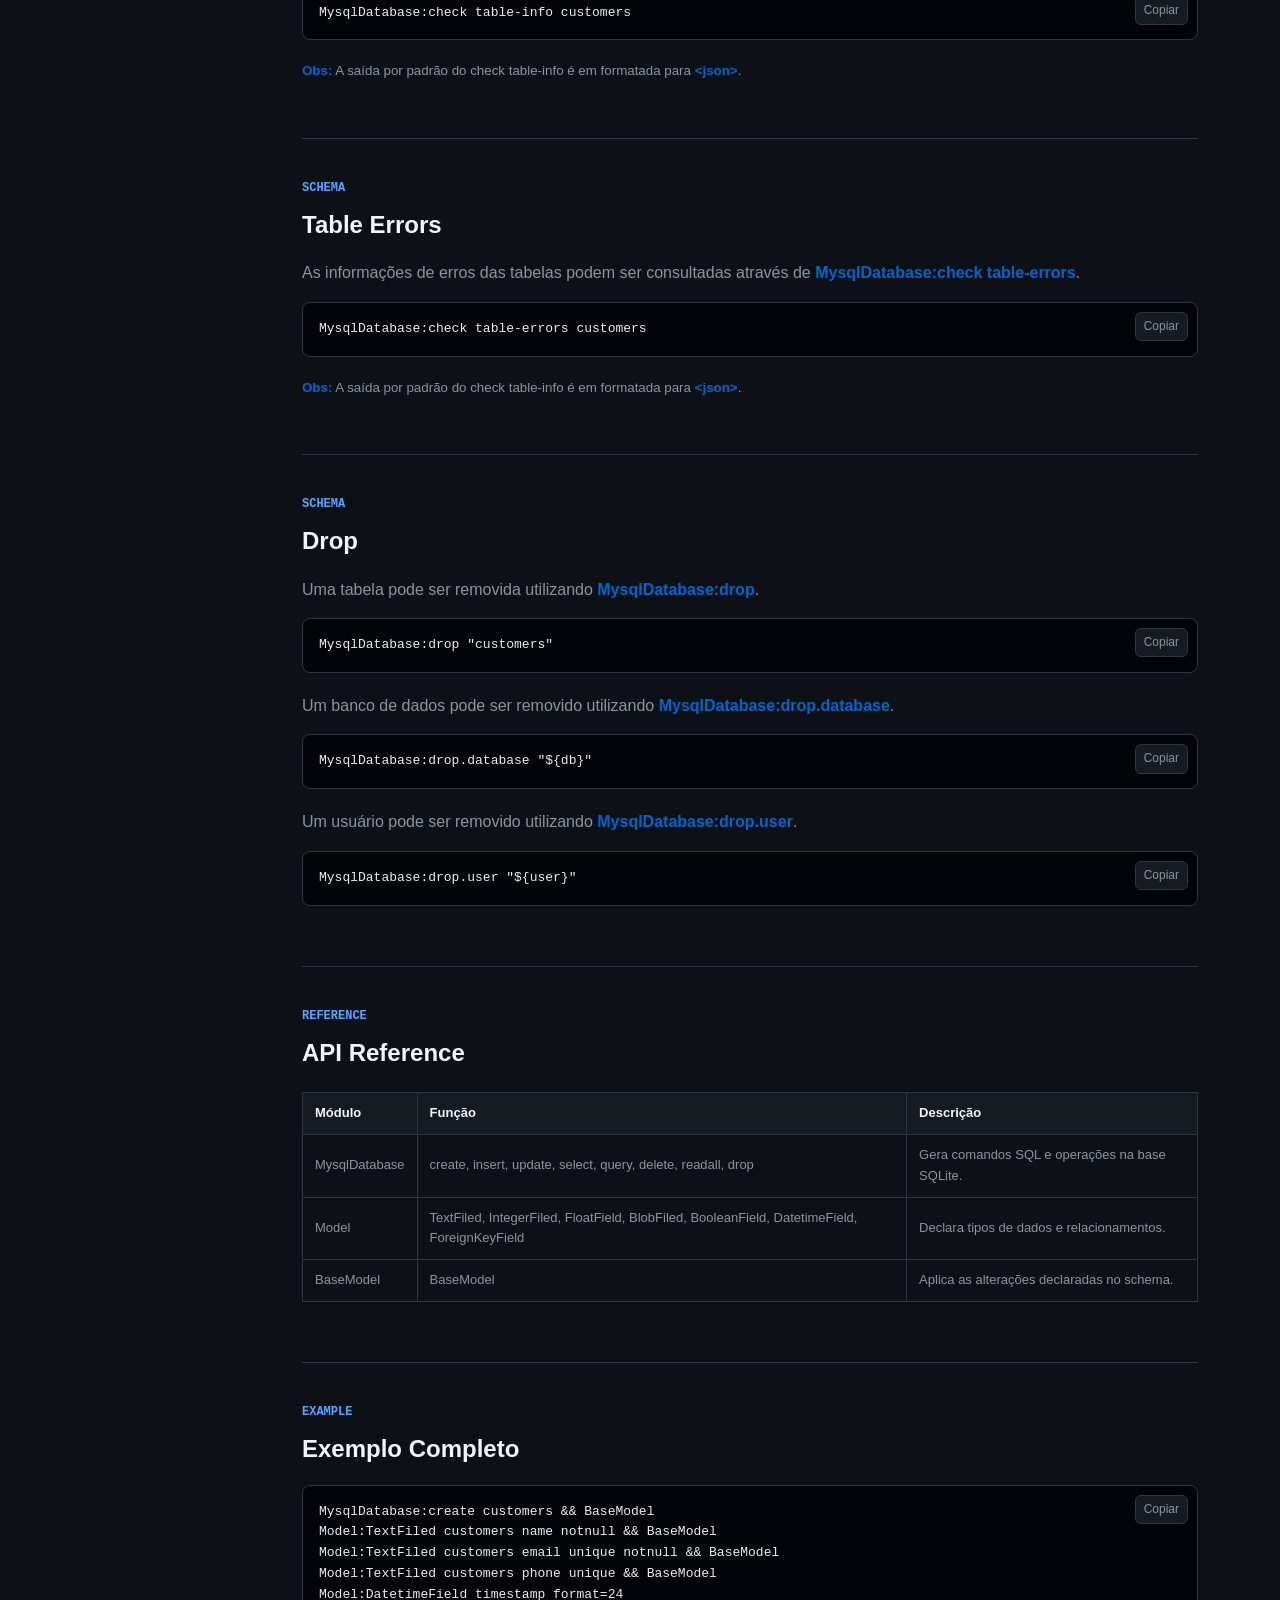
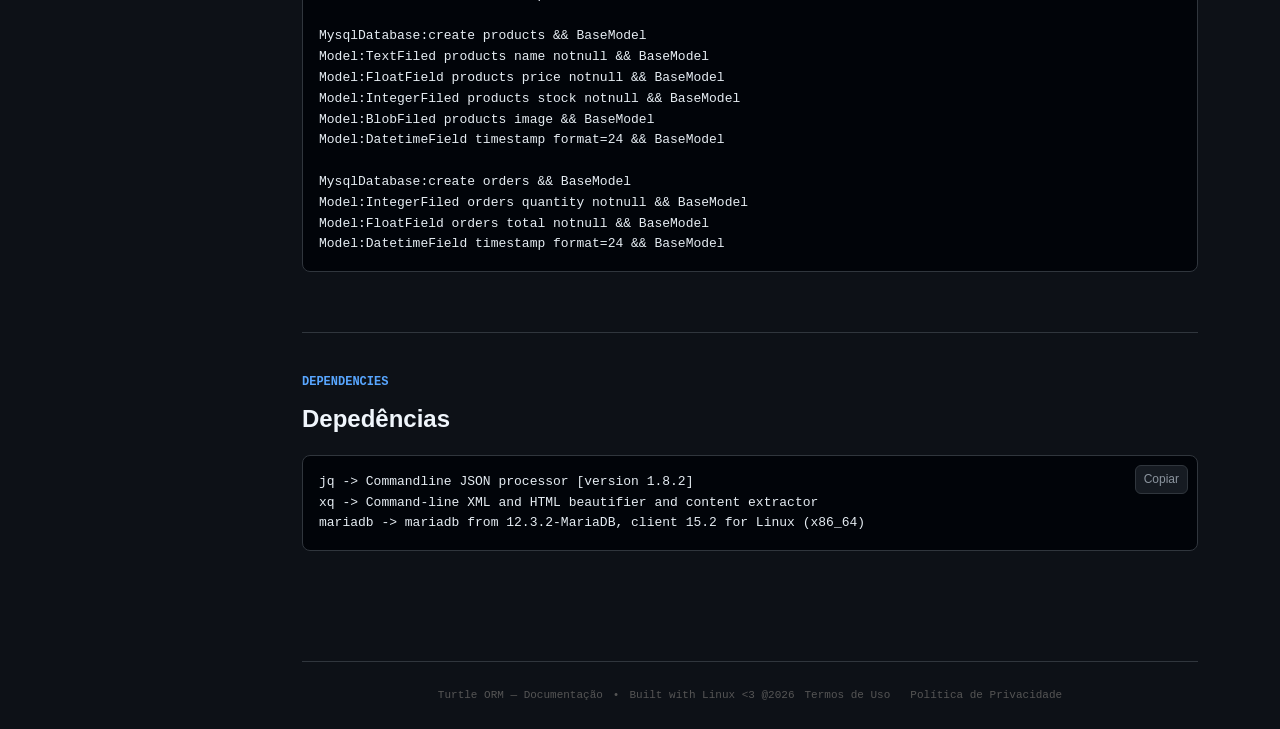
==== commit e79c1666: "docs: adiciona explicacao sobre configuracao de usuario e IP padrao" ====
--- a/website/mysql/index.html
+++ b/website/mysql/index.html
@@ -164,9 +164,14 @@
                     </div>
 
                     <ul class="obs">
+                        <strong>Obs:</strong>
                         <li>
-                            <strong>Obs:</strong> Por motivos de segurança, é recomendável a utilização de um arquivo dotenv para armazenar as credenciais. Como nota pessoal, recomendo a utilização de
-                            outra biblioteca <strong><a href="https://github.com/Pauloxc6/dotenv">Dotenv</a>.</strong>
+                            Por motivos de segurança, é recomendável a utilização de um arquivo dotenv para armazenar as credenciais. Como nota pessoal, recomendo a utilização de outra biblioteca
+                            <strong><a href="https://github.com/Pauloxc6/dotenv">Dotenv</a>.</strong>
+                        </li>
+                        <li>
+                            Por padrão, o usuário é configurado para acessar a partir de qualquer endereço <strong>('seuuser'@'%')</strong>. Opcionalmente, você pode especificar o endereço IP/host de
+                            conexão no último parâmetro. Caso não seja informado, o padrão utilizado será <strong>127.0.0.1</strong>.
                         </li>
                     </ul>
                 </section>
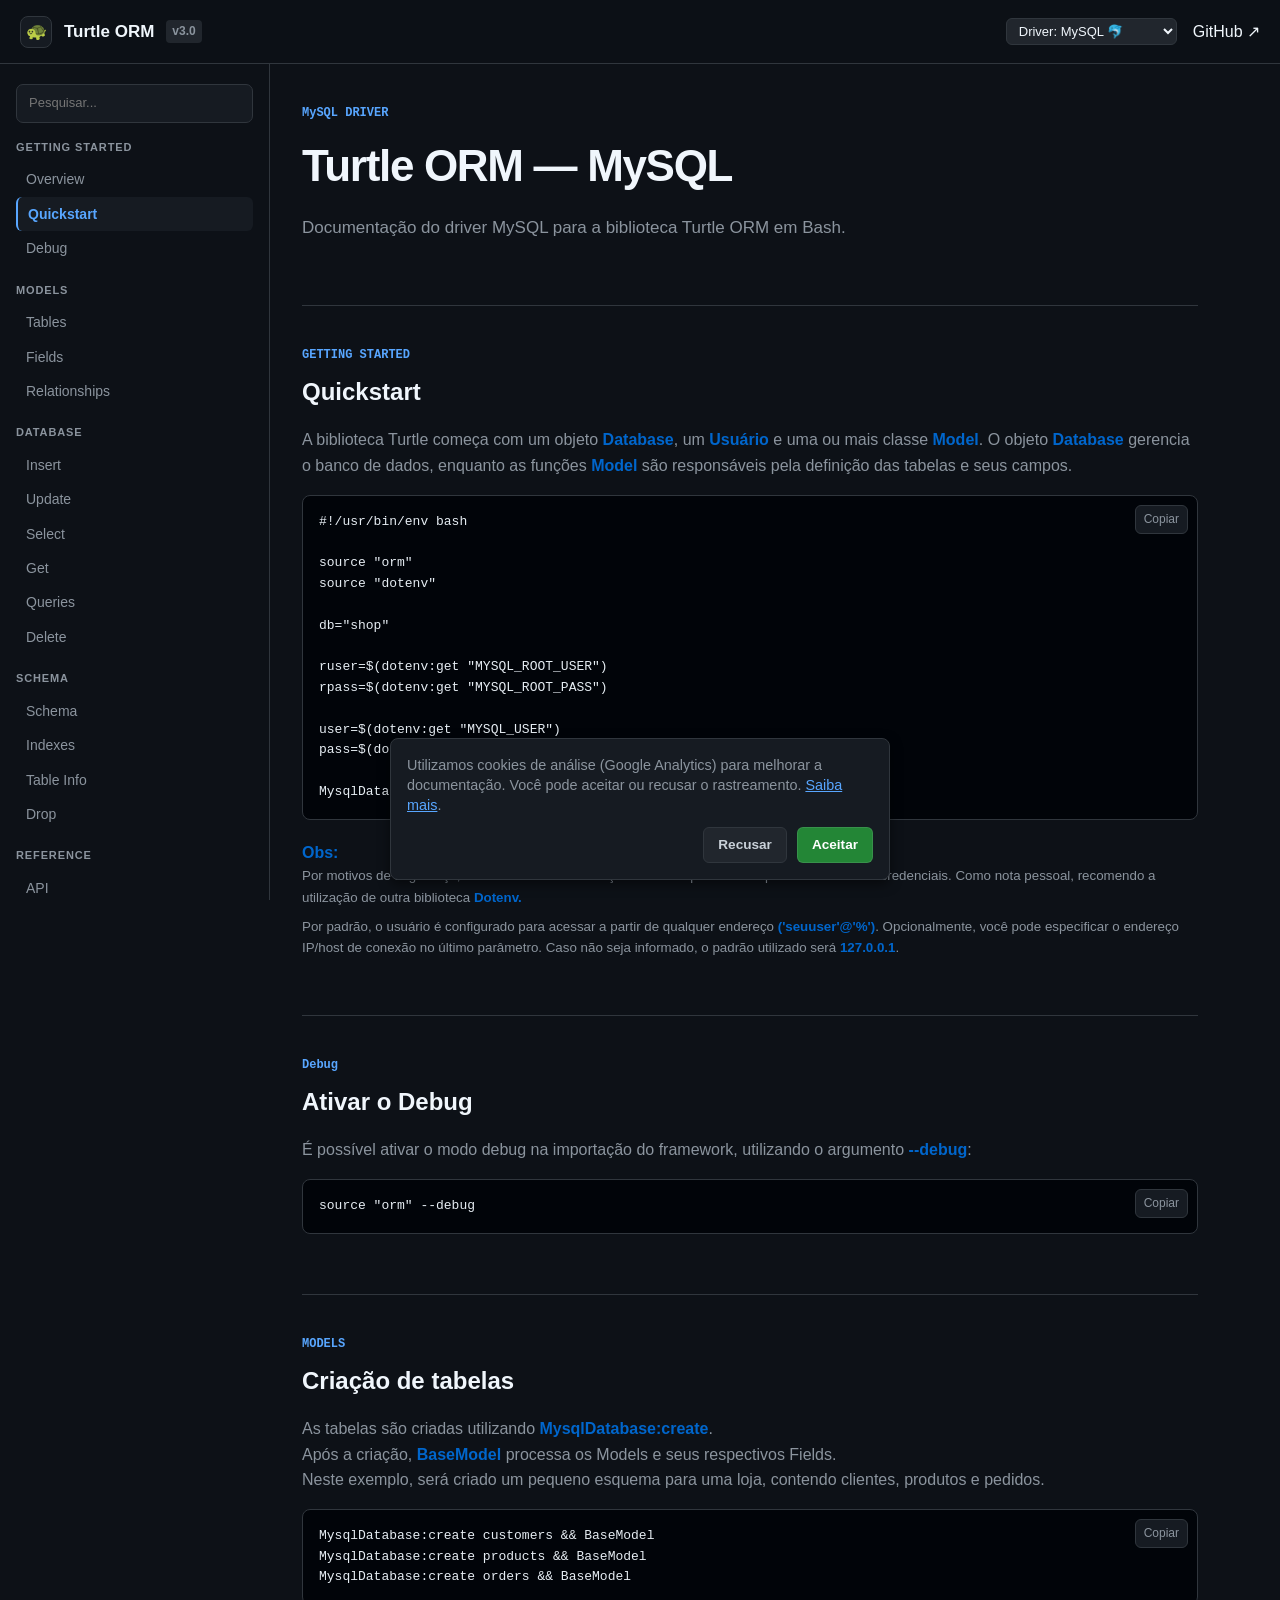
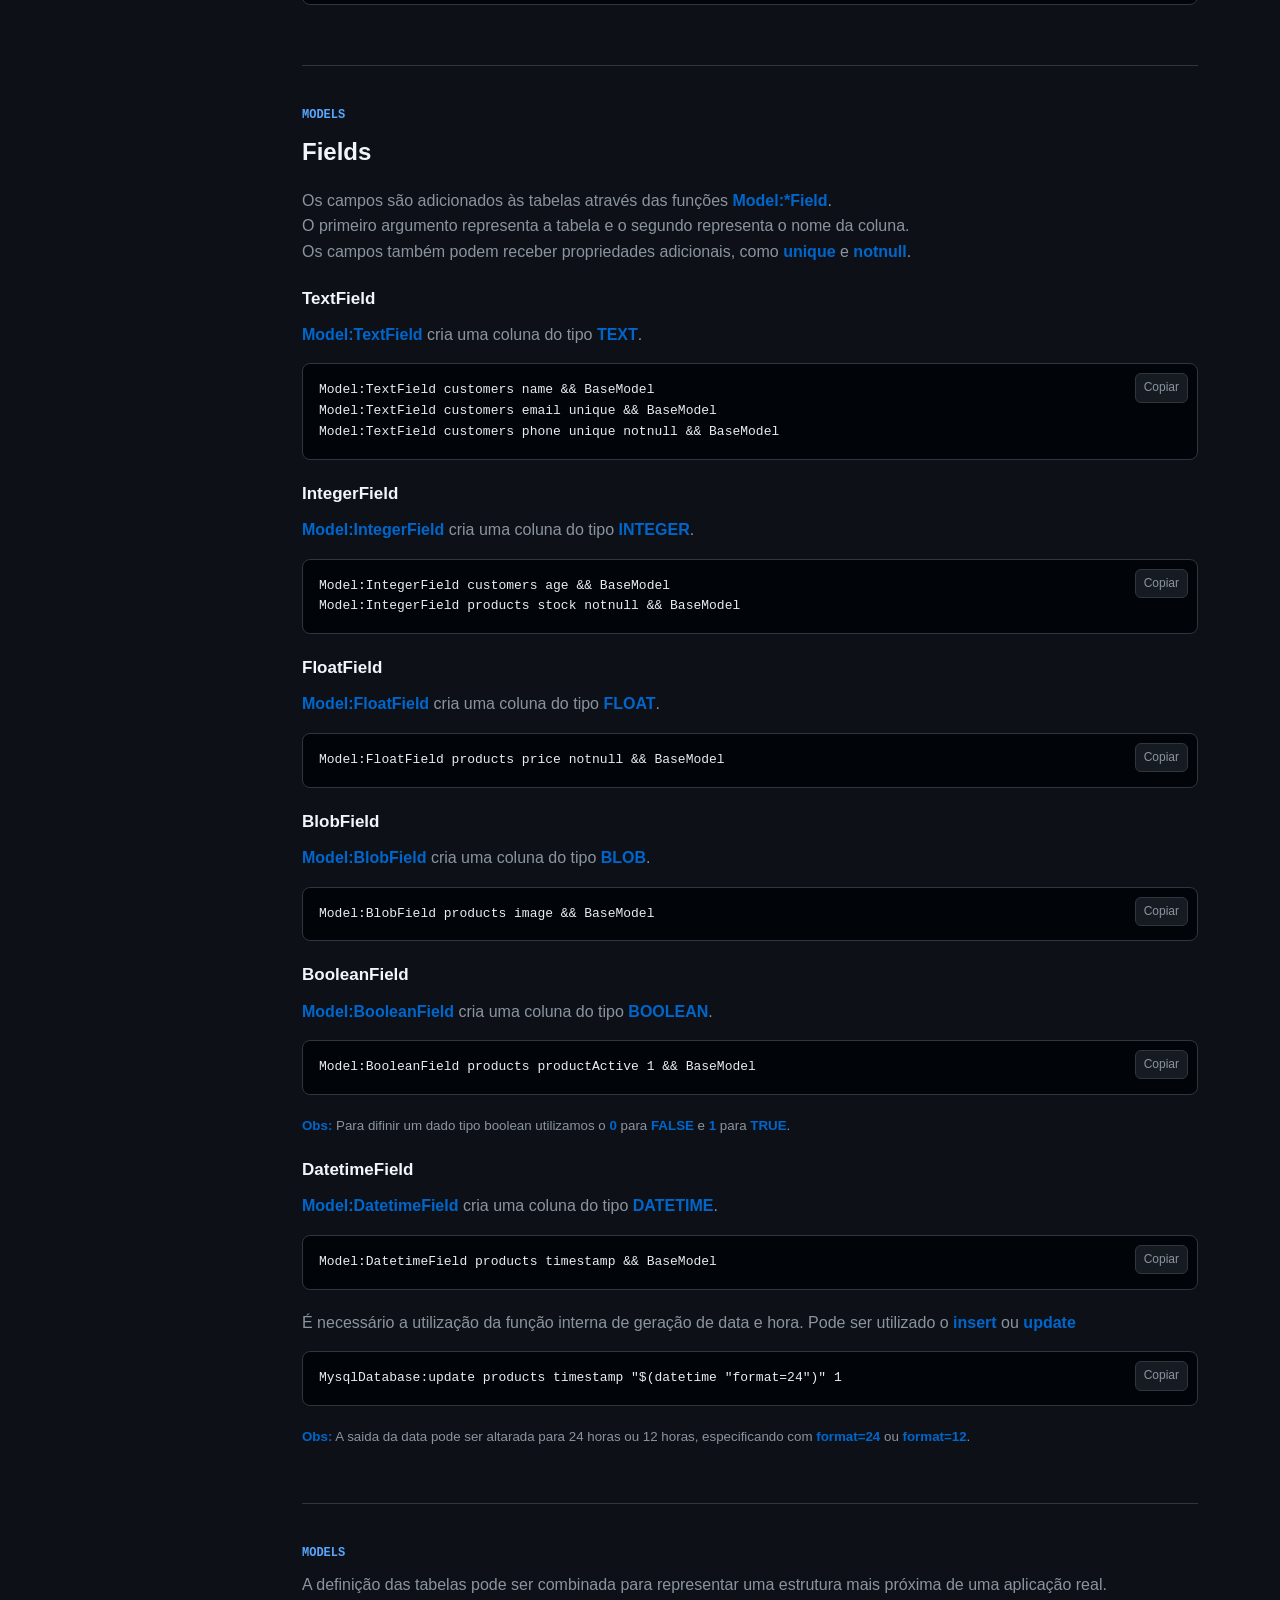
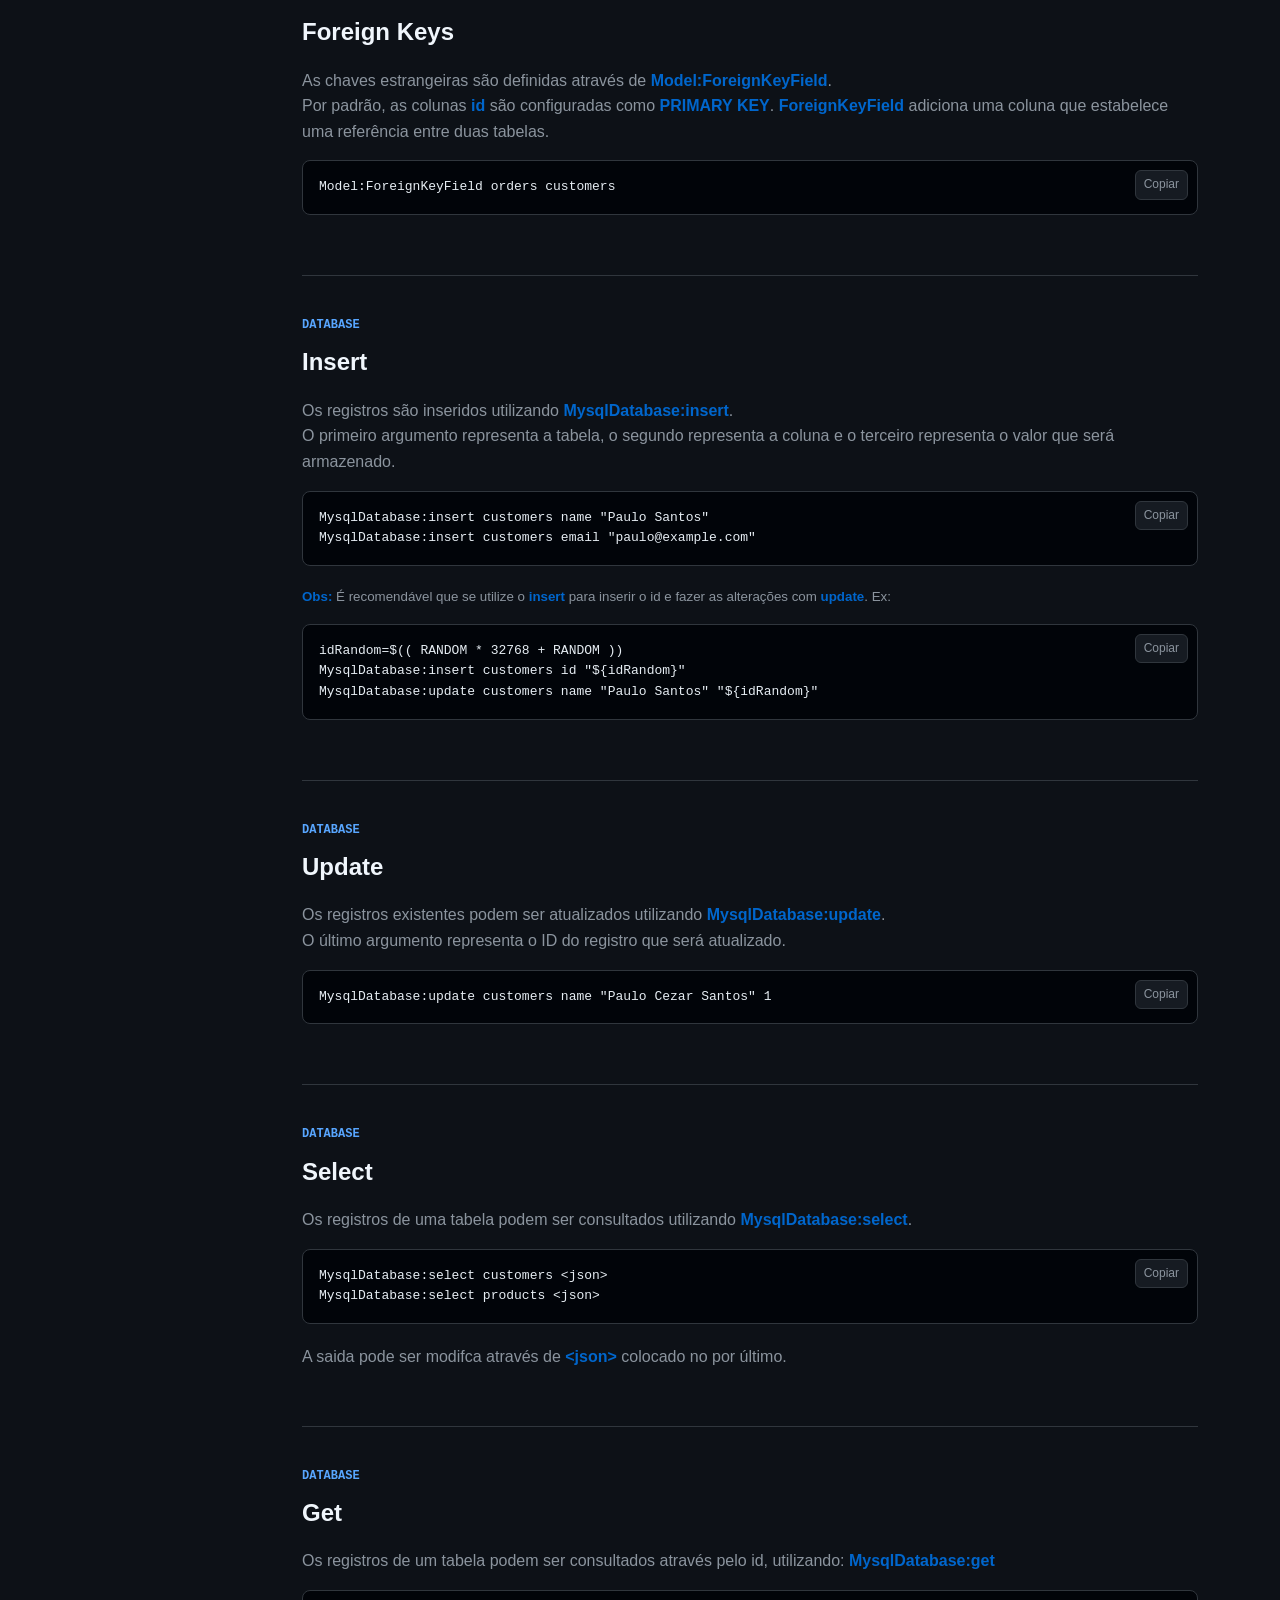
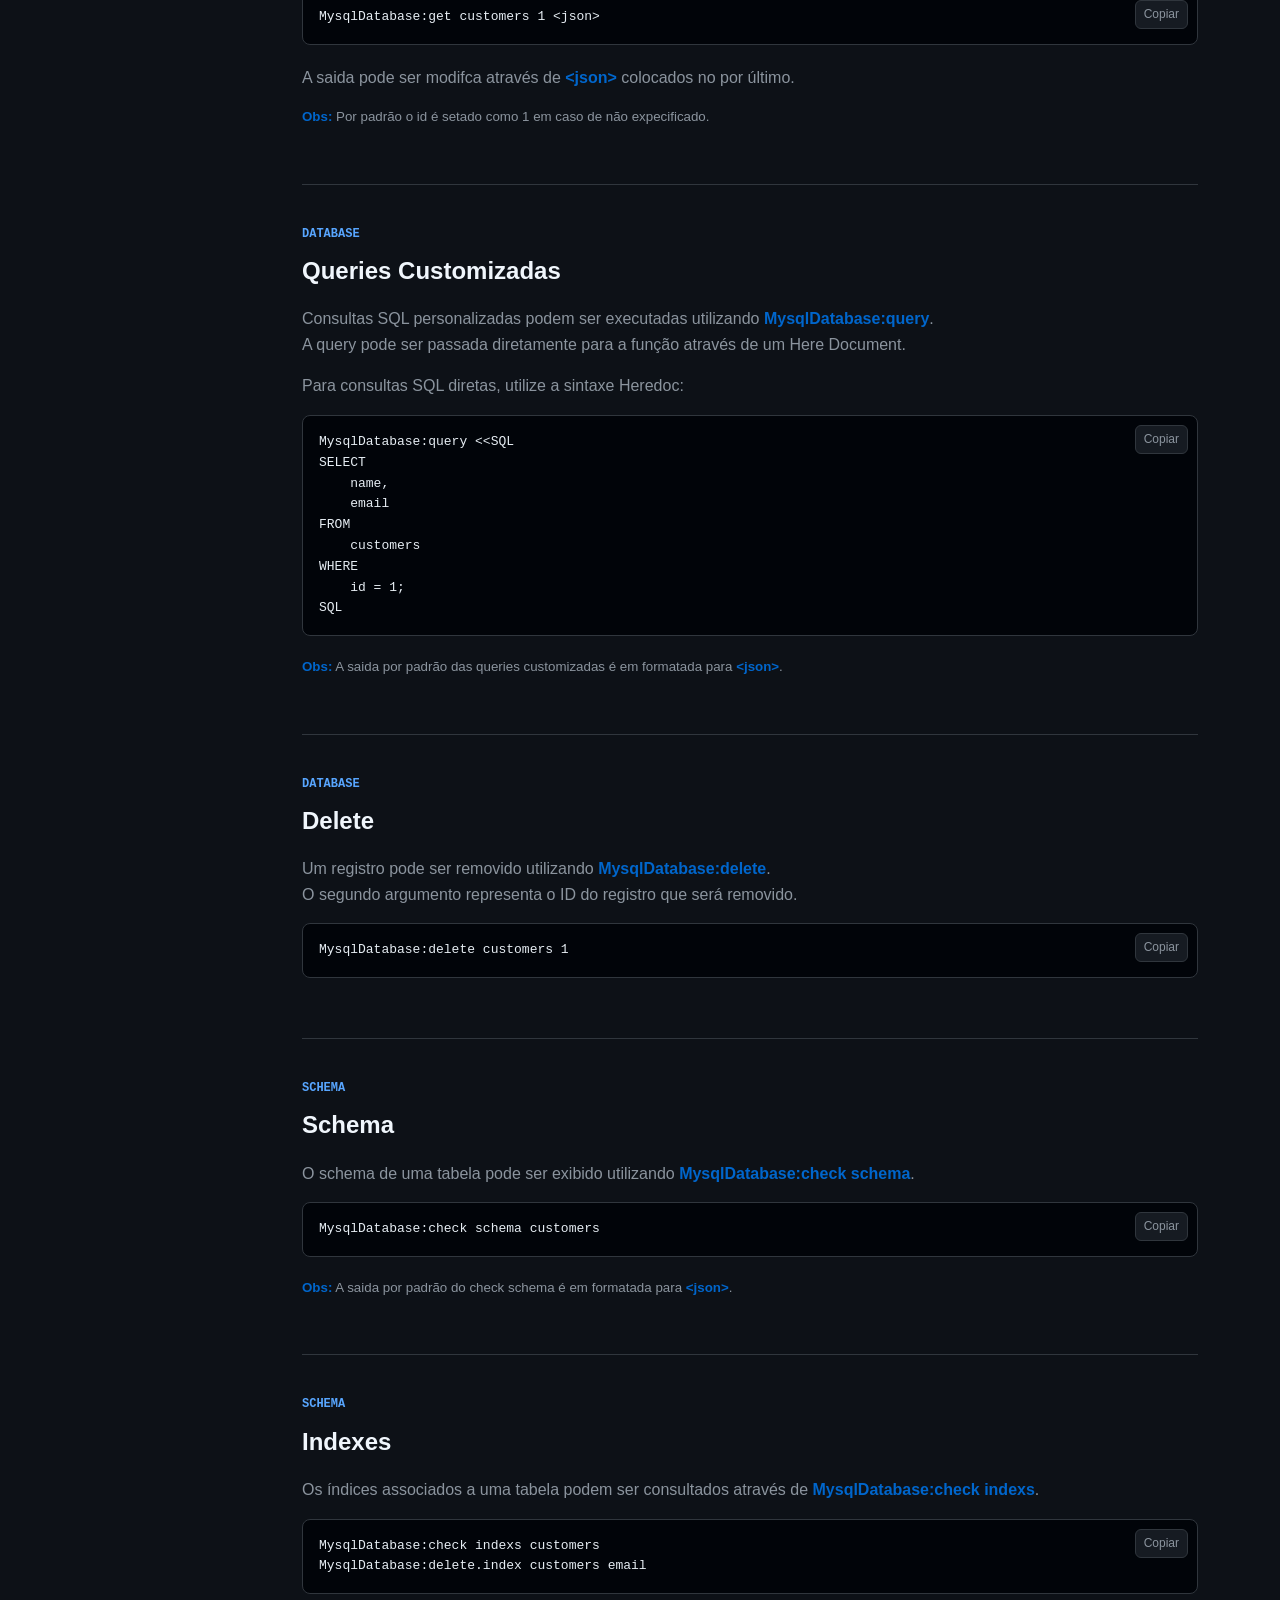
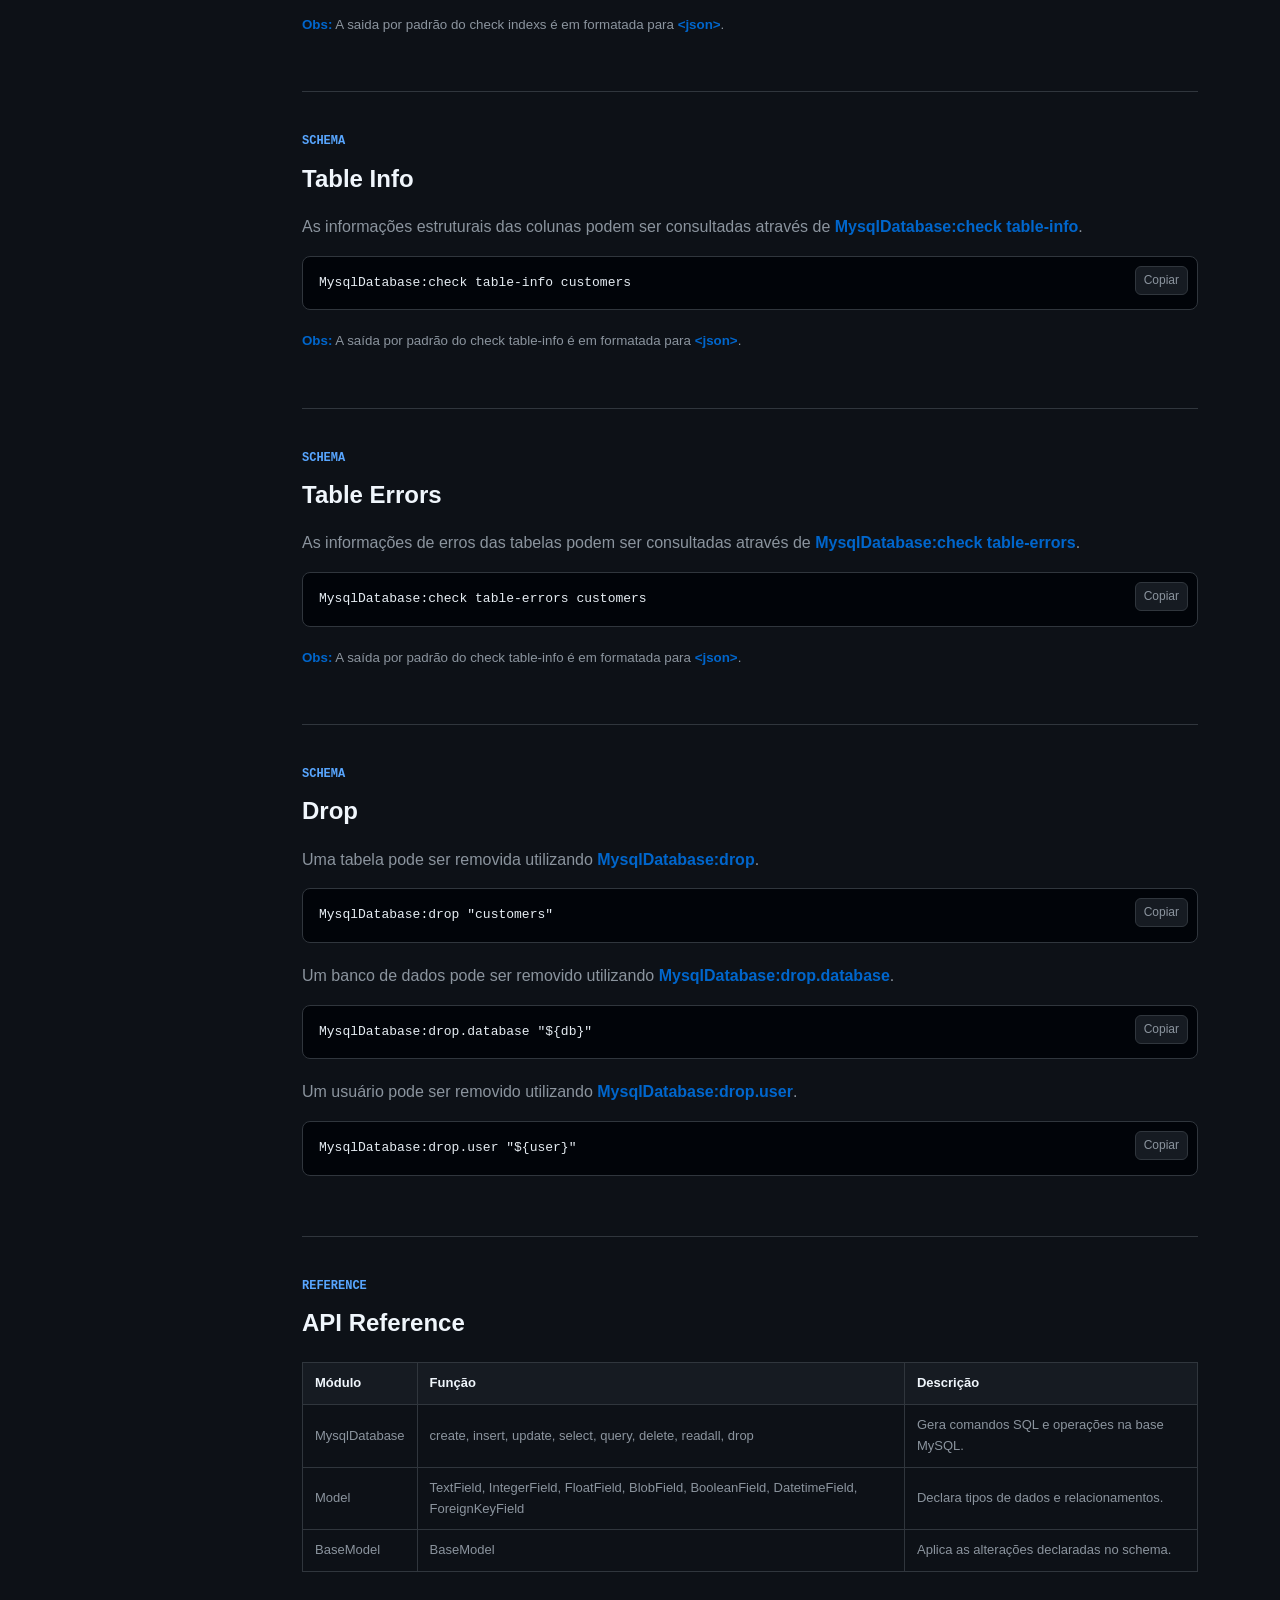
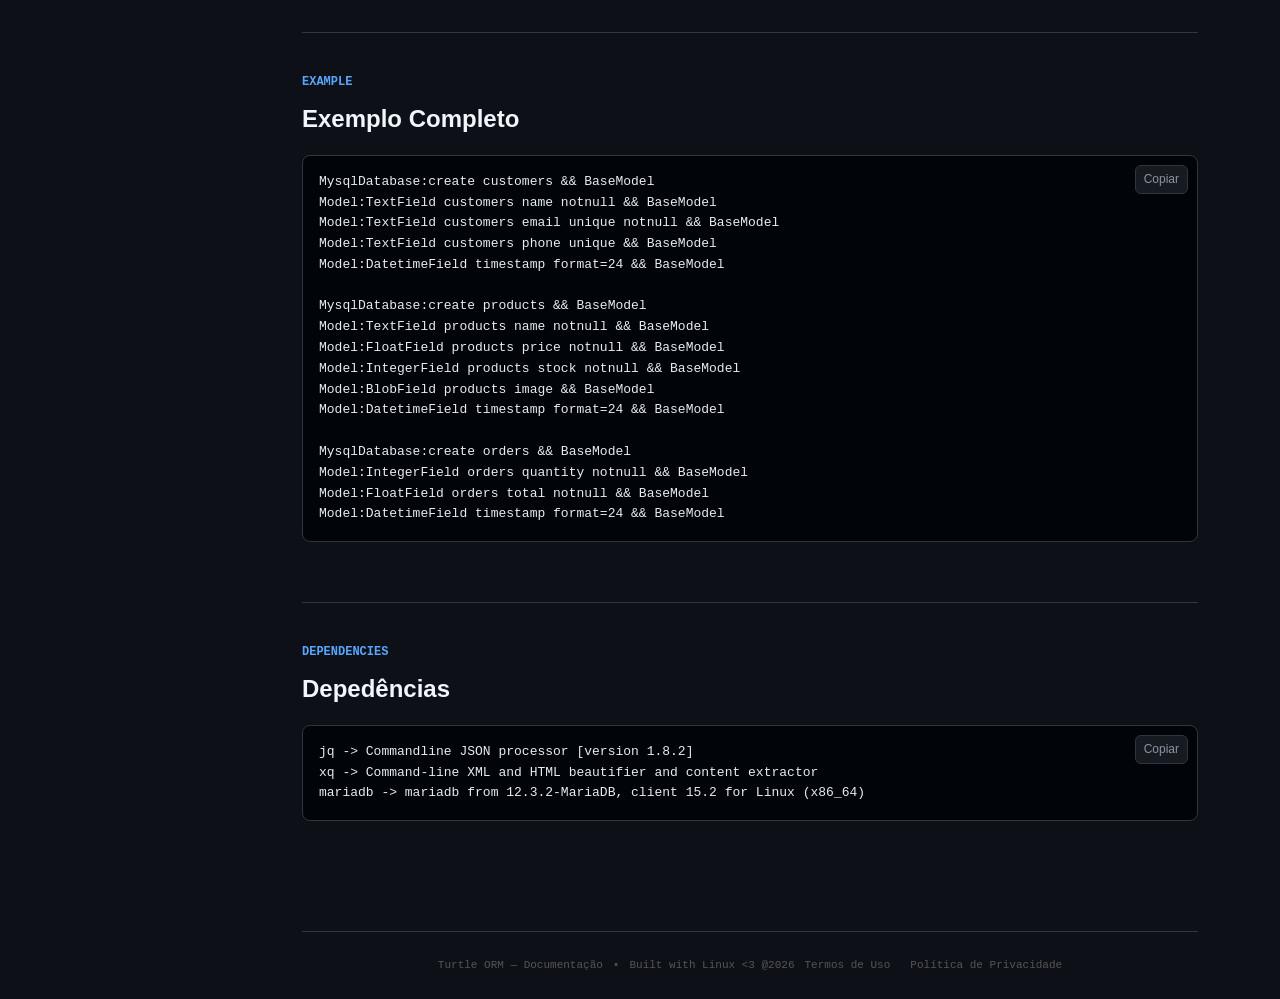
==== commit 2c944aa8: "docs: atualiza a documentação para o driver postgresql" ====
--- a/website/mysql/index.html
+++ b/website/mysql/index.html
@@ -59,14 +59,16 @@
                     <button class="menu-button" id="menuButton" aria-label="Abrir Menu">☰</button>
                     <div class="brand-icon">🐢</div>
                     <a href="../index.html">Turtle ORM</a>
-                    <span class="badge">v2.2</span>
+                    <span class="badge">v3.0</span>
                 </div>
 
                 <div class="header-controls">
                     <select class="driver-select" onchange="location = this.value;">
+                        <option value="" selected disabled>Escolha um Driver</option>
                         <option value="../sqlite/">Driver: SQLite 🐢</option>
                         <option value="../mysql/" selected>Driver: MySQL 🐬</option>
-                        <option value="../postgres/">Driver: PostgreSQL 🐘 (Em breve)</option>
+                        <option value="../postgresql/">Driver: PostgreSQL 🐘</option>
+                        <option value="../redis/" disabled>Redis 📚️ (Em Breve)</option>
                     </select>
                     <a href="https://github.com/Pauloxc6/turtle" target="_blank" rel="noopener">GitHub ↗</a>
                 </div>
@@ -108,6 +110,7 @@
                         <a href="#insert">Insert</a>
                         <a href="#update">Update</a>
                         <a href="#select">Select</a>
+                        <a href="#get">Get</a>
                         <a href="#queries">Queries</a>
                         <a href="#delete">Delete</a>
                     </div>
@@ -167,7 +170,7 @@
                         <strong>Obs:</strong>
                         <li>
                             Por motivos de segurança, é recomendável a utilização de um arquivo dotenv para armazenar as credenciais. Como nota pessoal, recomendo a utilização de outra biblioteca
-                            <strong><a href="https://github.com/Pauloxc6/dotenv">Dotenv</a>.</strong>
+                            <strong><a href="https://github.com/Pauloxc6/dotenv" target="_blank">Dotenv</a>.</strong>
                         </li>
                         <li>
                             Por padrão, o usuário é configurado para acessar a partir de qualquer endereço <strong>('seuuser'@'%')</strong>. Opcionalmente, você pode especificar o endereço IP/host de
@@ -208,30 +211,30 @@
                     <h2>Fields</h2>
 
                     <p>
-                        Os campos são adicionados às tabelas através das funções <strong>Model:*Filed</strong>. <br />
+                        Os campos são adicionados às tabelas através das funções <strong>Model:*Field</strong>. <br />
                         O primeiro argumento representa a tabela e o segundo representa o nome da coluna. <br />
                         Os campos também podem receber propriedades adicionais, como <strong>unique</strong> e <strong>notnull</strong>. <br />
                     </p>
 
                     <h3>TextField</h3>
 
-                    <p><strong>Model:TextFiled</strong> cria uma coluna do tipo <strong>TEXT</strong>.</p>
-
-                    <div class="code-wrapper">
-                        <button class="copy-button">Copiar</button>
-                        <pre><code>Model:TextFiled customers name && BaseModel
-Model:TextFiled customers email unique && BaseModel
-Model:TextFiled customers phone unique notnull && BaseModel</code></pre>
+                    <p><strong>Model:TextField</strong> cria uma coluna do tipo <strong>TEXT</strong>.</p>
+
+                    <div class="code-wrapper">
+                        <button class="copy-button">Copiar</button>
+                        <pre><code>Model:TextField customers name && BaseModel
+Model:TextField customers email unique && BaseModel
+Model:TextField customers phone unique notnull && BaseModel</code></pre>
                     </div>
 
                     <h3>IntegerField</h3>
 
-                    <p><strong>Model:IntegerFiled</strong> cria uma coluna do tipo <strong>INTEGER</strong>.</p>
-
-                    <div class="code-wrapper">
-                        <button class="copy-button">Copiar</button>
-                        <pre><code>Model:IntegerFiled customers age && BaseModel
-Model:IntegerFiled products stock notnull && BaseModel</code></pre>
+                    <p><strong>Model:IntegerField</strong> cria uma coluna do tipo <strong>INTEGER</strong>.</p>
+
+                    <div class="code-wrapper">
+                        <button class="copy-button">Copiar</button>
+                        <pre><code>Model:IntegerField customers age && BaseModel
+Model:IntegerField products stock notnull && BaseModel</code></pre>
                     </div>
 
                     <h3>FloatField</h3>
@@ -245,20 +248,20 @@
 
                     <h3>BlobField</h3>
 
-                    <p><strong>Model:BlobFiled</strong> cria uma coluna do tipo <strong>BLOB</strong>.</p>
-
-                    <div class="code-wrapper">
-                        <button class="copy-button">Copiar</button>
-                        <pre><code>Model:BlobFiled products image && BaseModel</code></pre>
+                    <p><strong>Model:BlobField</strong> cria uma coluna do tipo <strong>BLOB</strong>.</p>
+
+                    <div class="code-wrapper">
+                        <button class="copy-button">Copiar</button>
+                        <pre><code>Model:BlobField products image && BaseModel</code></pre>
                     </div>
 
                     <h3>BooleanField</h3>
 
-                    <p><strong>Model:BooleanFiled</strong> cria uma coluna do tipo <strong>BOOLEAN</strong>.</p>
-
-                    <div class="code-wrapper">
-                        <button class="copy-button">Copiar</button>
-                        <pre><code>Model:BooleanFiled products productActive 1 && BaseModel</code></pre>
+                    <p><strong>Model:BooleanField</strong> cria uma coluna do tipo <strong>BOOLEAN</strong>.</p>
+
+                    <div class="code-wrapper">
+                        <button class="copy-button">Copiar</button>
+                        <pre><code>Model:BooleanField products productActive 1 && BaseModel</code></pre>
                     </div>
 
                     <ul class="obs">
@@ -267,11 +270,18 @@
 
                     <h3>DatetimeField</h3>
 
-                    <p><strong>Model:DatetimeFiled</strong> cria uma coluna do tipo <strong>DATETIME</strong>.</p>
-
-                    <div class="code-wrapper">
-                        <button class="copy-button">Copiar</button>
-                        <pre><code>Model:DatetimeFiled products timestamp 'format=24' && BaseModel</code></pre>
+                    <p><strong>Model:DatetimeField</strong> cria uma coluna do tipo <strong>DATETIME</strong>.</p>
+
+                    <div class="code-wrapper">
+                        <button class="copy-button">Copiar</button>
+                        <pre><code>Model:DatetimeField products timestamp && BaseModel</code></pre>
+                    </div>
+
+                    <p>É necessário a utilização da função interna de geração de data e hora. Pode ser utilizado o <strong>insert</strong> ou <strong>update</strong></p>
+
+                    <div class="code-wrapper">
+                        <button class="copy-button">Copiar</button>
+                        <pre><code>MysqlDatabase:update products timestamp "$(datetime "format=24")" 1</code></pre>
                     </div>
 
                     <ul class="obs">
@@ -311,6 +321,18 @@
                         <pre><code>MysqlDatabase:insert customers name "Paulo Santos"
 MysqlDatabase:insert customers email "paulo@example.com"</code></pre>
                     </div>
+
+                    <ul class="obs">
+                        <li><strong>Obs:</strong> É recomendável que se utilize o <strong>insert</strong> para inserir o id e fazer as alterações com <strong>update</strong>. Ex:</li>
+                        <li>
+                            <div class="code-wrapper">
+                                <button class="copy-button">Copiar</button>
+                                <pre><code>idRandom=$(( RANDOM * 32768 + RANDOM ))
+MysqlDatabase:insert customers id "${idRandom}"
+MysqlDatabase:update customers name "Paulo Santos" "${idRandom}"</code></pre>
+                            </div>
+                        </li>
+                    </ul>
                 </section>
 
                 <section id="update" class="doc-section">
@@ -518,11 +540,11 @@
                                 <tr>
                                     <td>MysqlDatabase</td>
                                     <td>create, insert, update, select, query, delete, readall, drop</td>
-                                    <td>Gera comandos SQL e operações na base SQLite.</td>
+                                    <td>Gera comandos SQL e operações na base MySQL.</td>
                                 </tr>
                                 <tr>
                                     <td>Model</td>
-                                    <td>TextFiled, IntegerFiled, FloatField, BlobFiled, BooleanField, DatetimeField, ForeignKeyField</td>
+                                    <td>TextField, IntegerField, FloatField, BlobField, BooleanField, DatetimeField, ForeignKeyField</td>
                                     <td>Declara tipos de dados e relacionamentos.</td>
                                 </tr>
                                 <tr>
@@ -541,20 +563,20 @@
                     <div class="code-wrapper">
                         <button class="copy-button">Copiar</button>
                         <pre><code>MysqlDatabase:create customers && BaseModel
-Model:TextFiled customers name notnull && BaseModel
-Model:TextFiled customers email unique notnull && BaseModel
-Model:TextFiled customers phone unique && BaseModel
-Model:DatetimeField timestamp format=24
+Model:TextField customers name notnull && BaseModel
+Model:TextField customers email unique notnull && BaseModel
+Model:TextField customers phone unique && BaseModel
+Model:DatetimeField timestamp format=24 && BaseModel
 
 MysqlDatabase:create products && BaseModel
-Model:TextFiled products name notnull && BaseModel
+Model:TextField products name notnull && BaseModel
 Model:FloatField products price notnull && BaseModel
-Model:IntegerFiled products stock notnull && BaseModel
-Model:BlobFiled products image && BaseModel
+Model:IntegerField products stock notnull && BaseModel
+Model:BlobField products image && BaseModel
 Model:DatetimeField timestamp format=24 && BaseModel
 
 MysqlDatabase:create orders && BaseModel
-Model:IntegerFiled orders quantity notnull && BaseModel
+Model:IntegerField orders quantity notnull && BaseModel
 Model:FloatField orders total notnull && BaseModel
 Model:DatetimeField timestamp format=24 && BaseModel</code></pre>
                     </div>
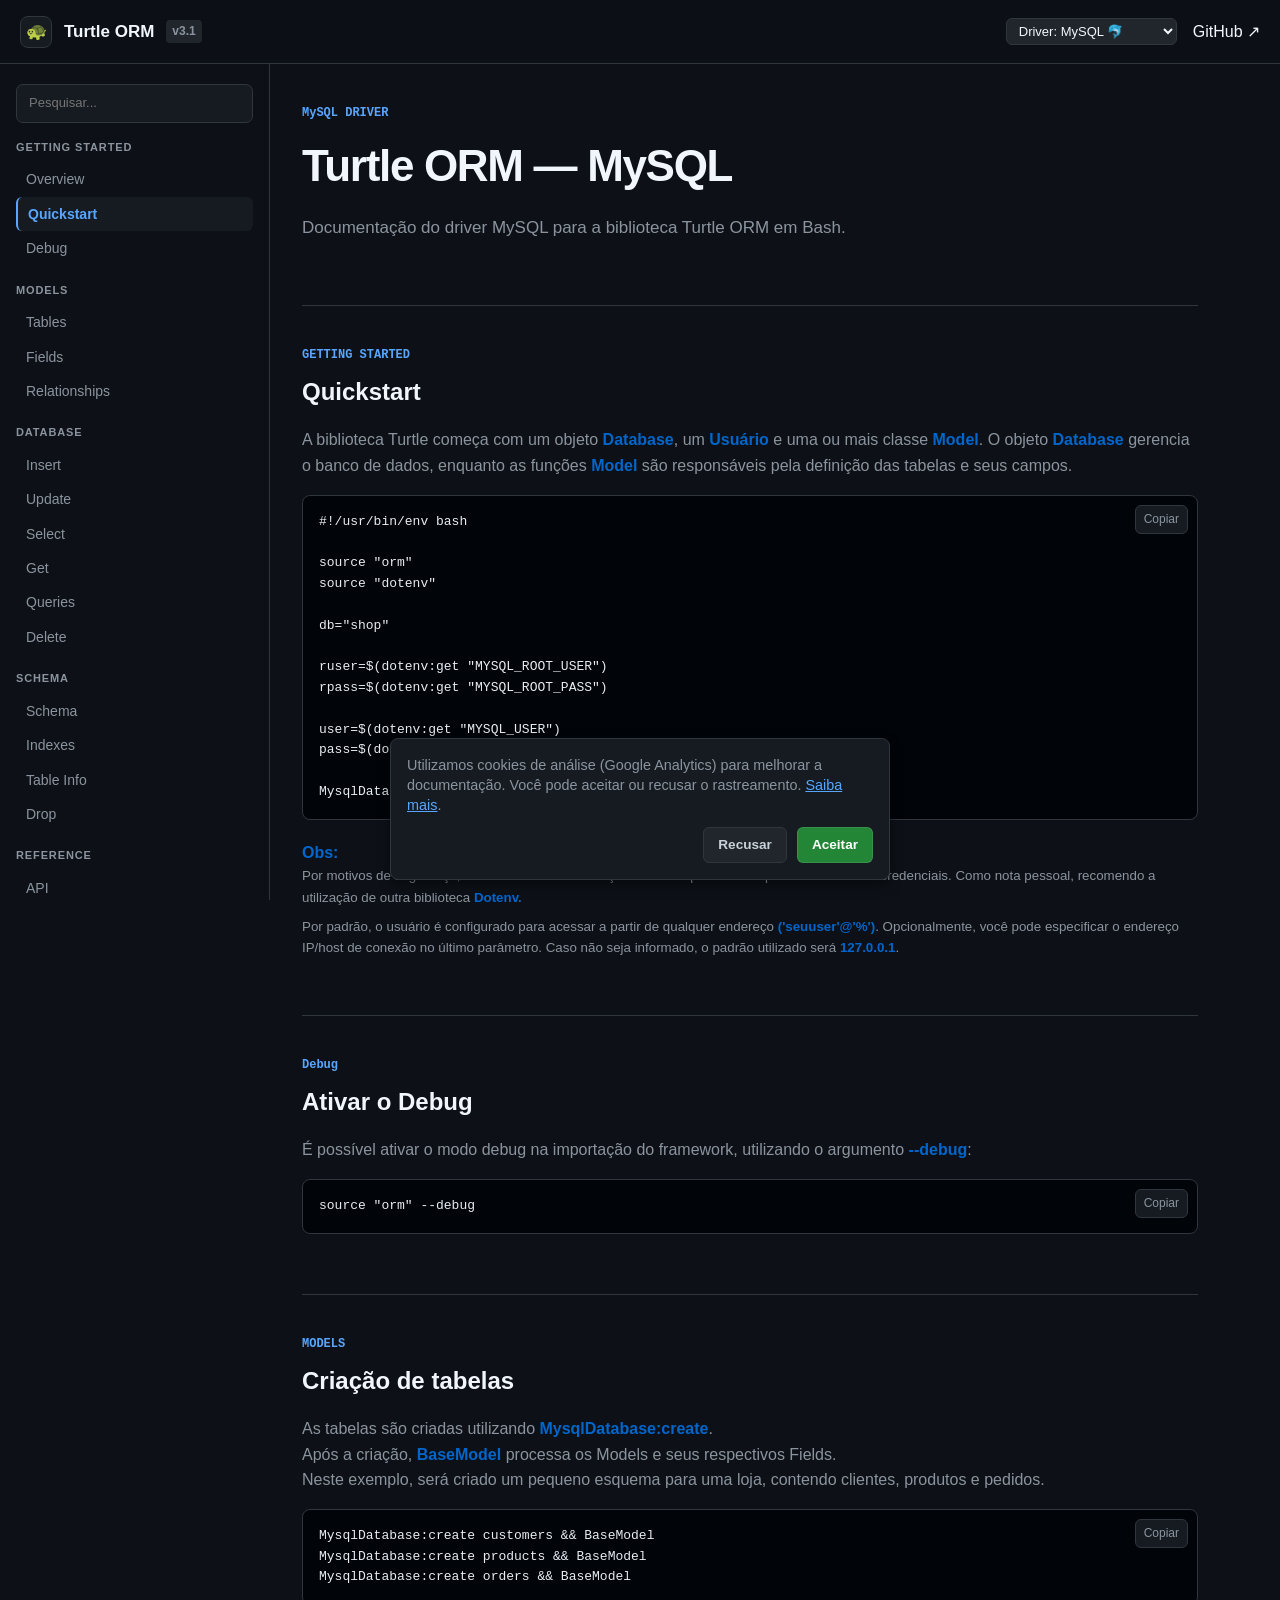
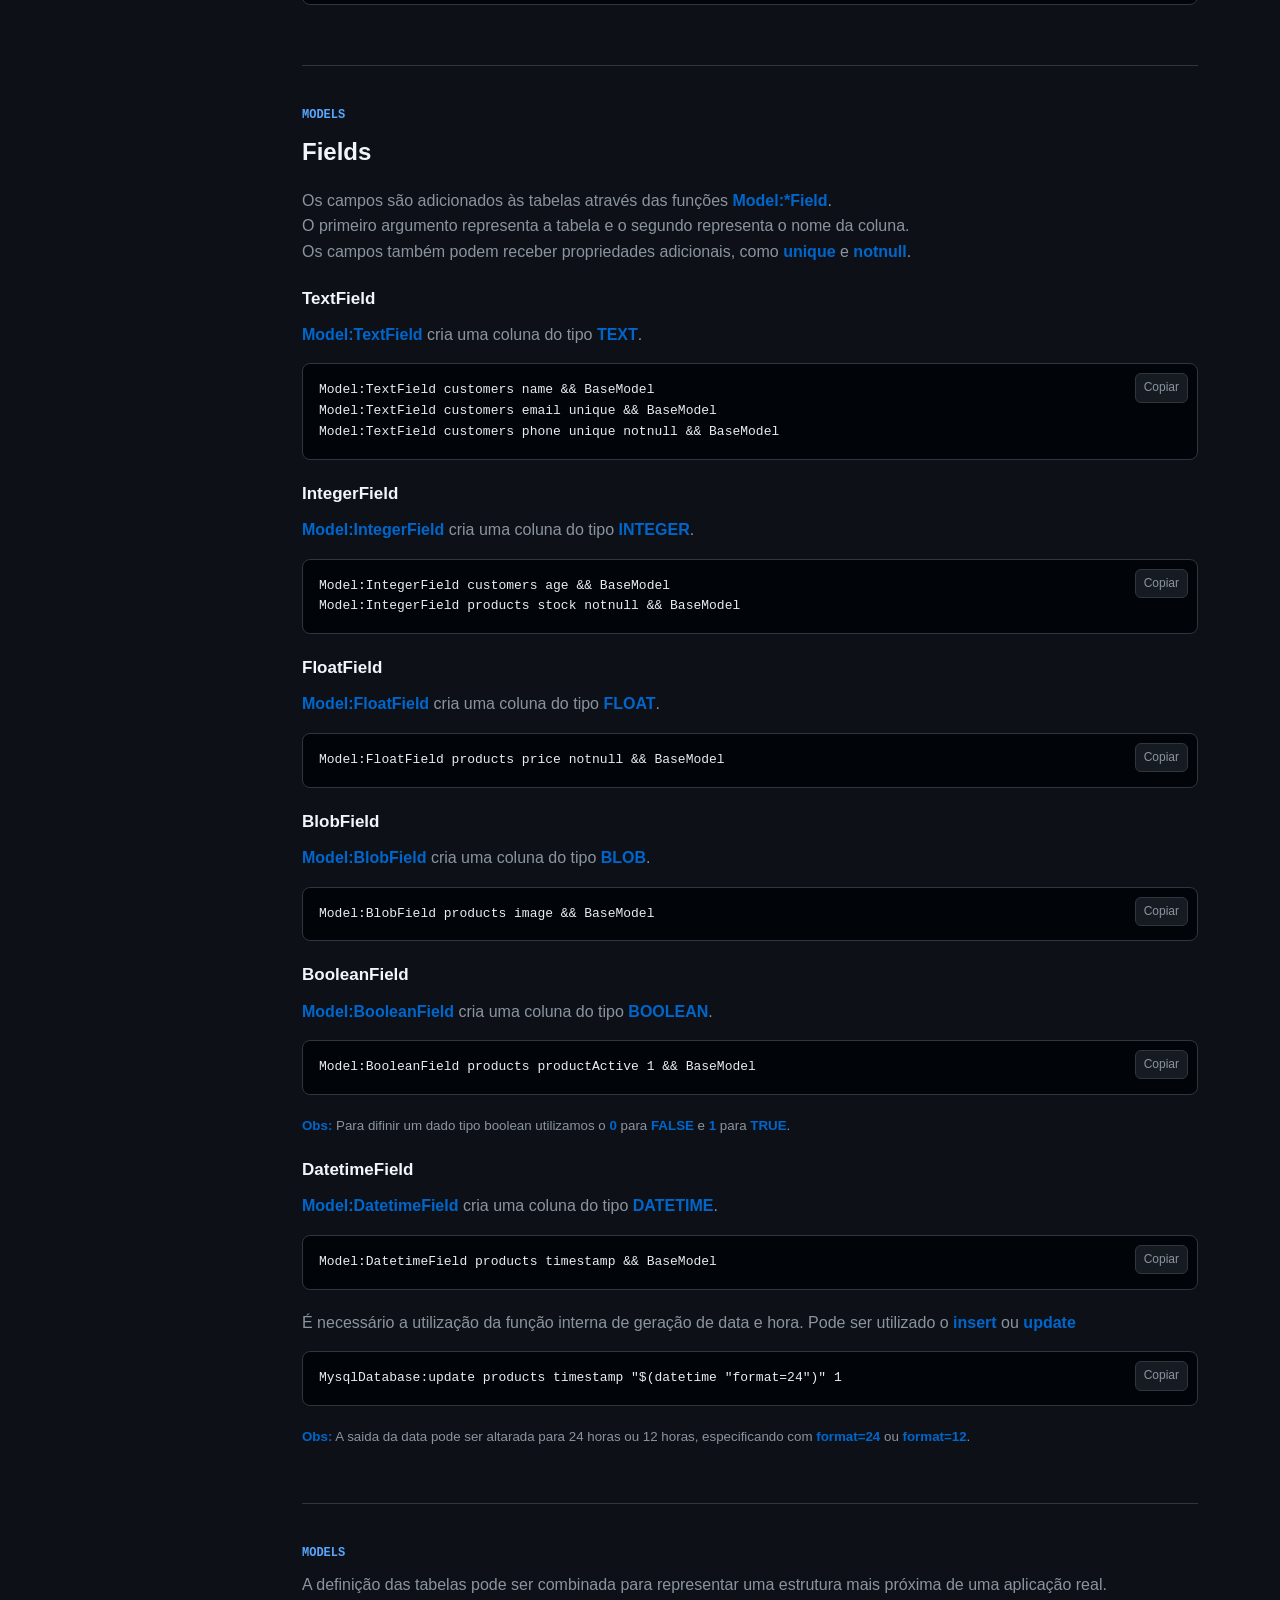
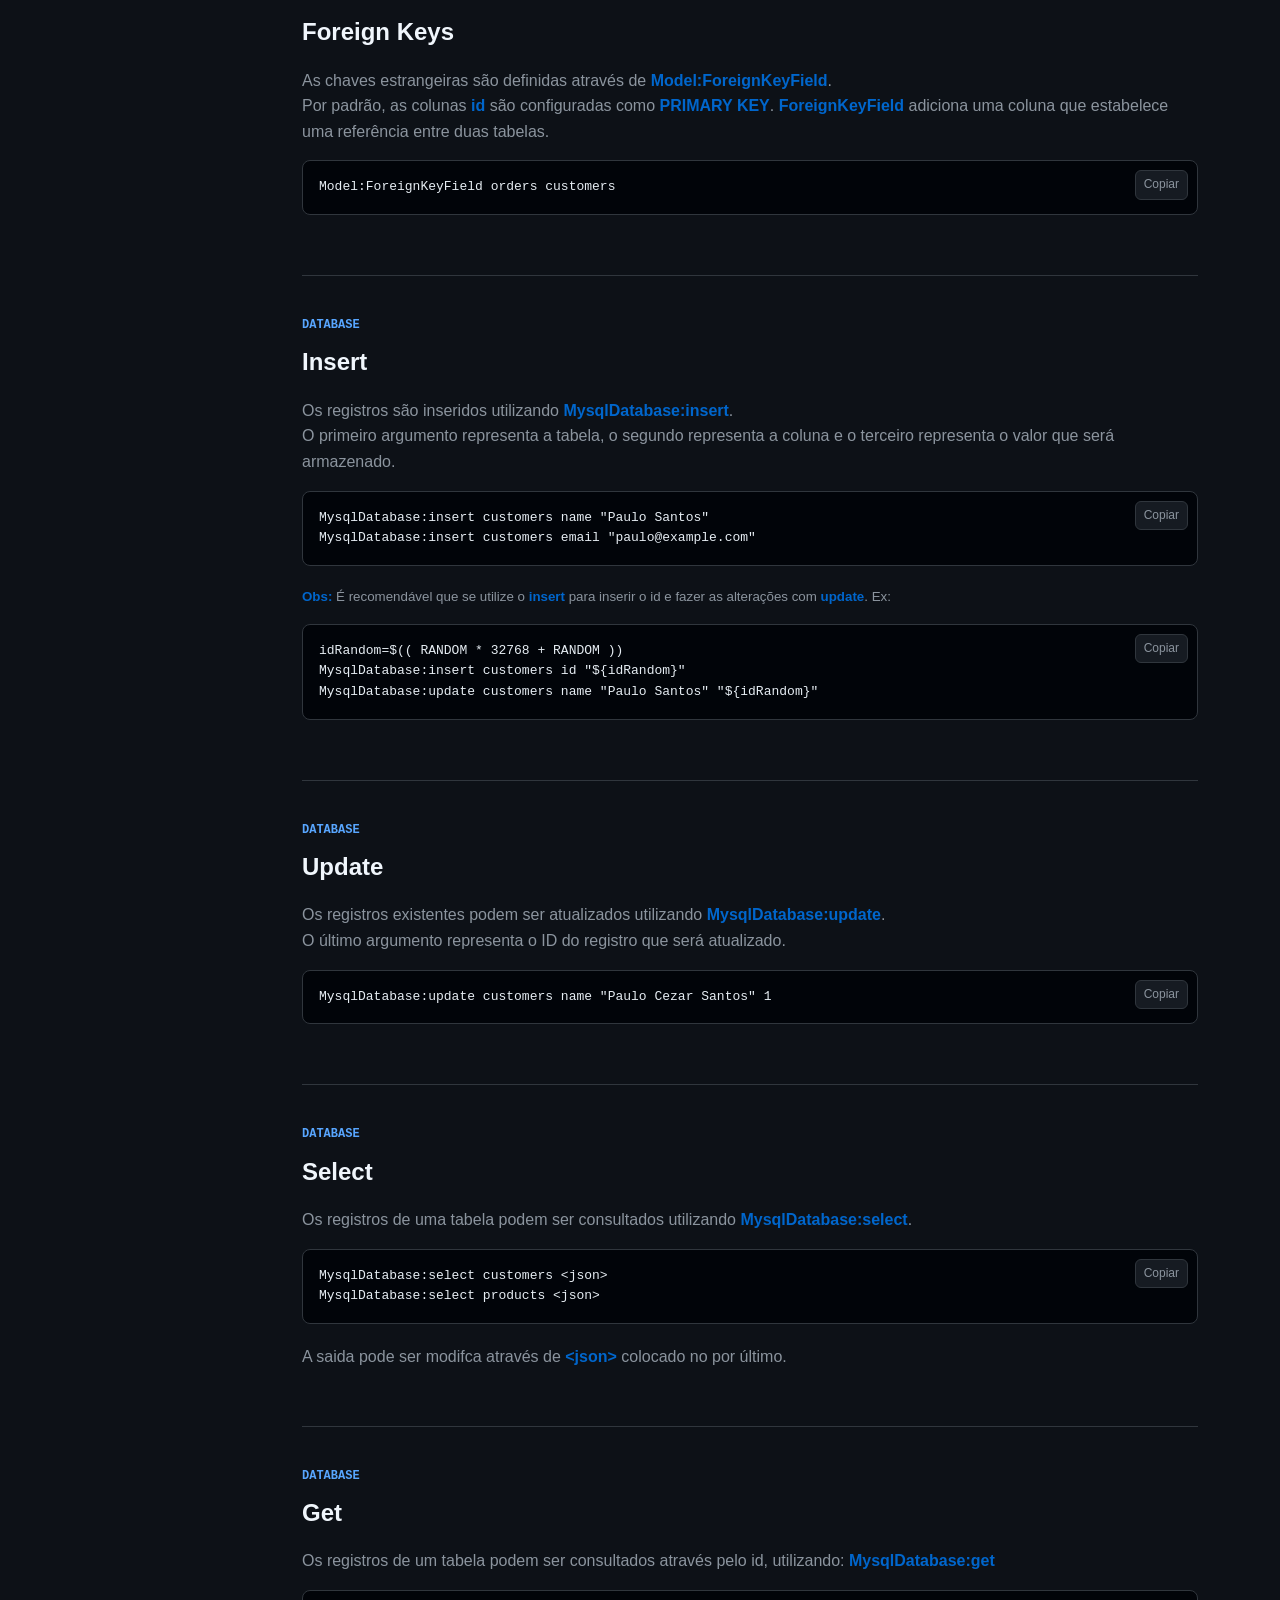
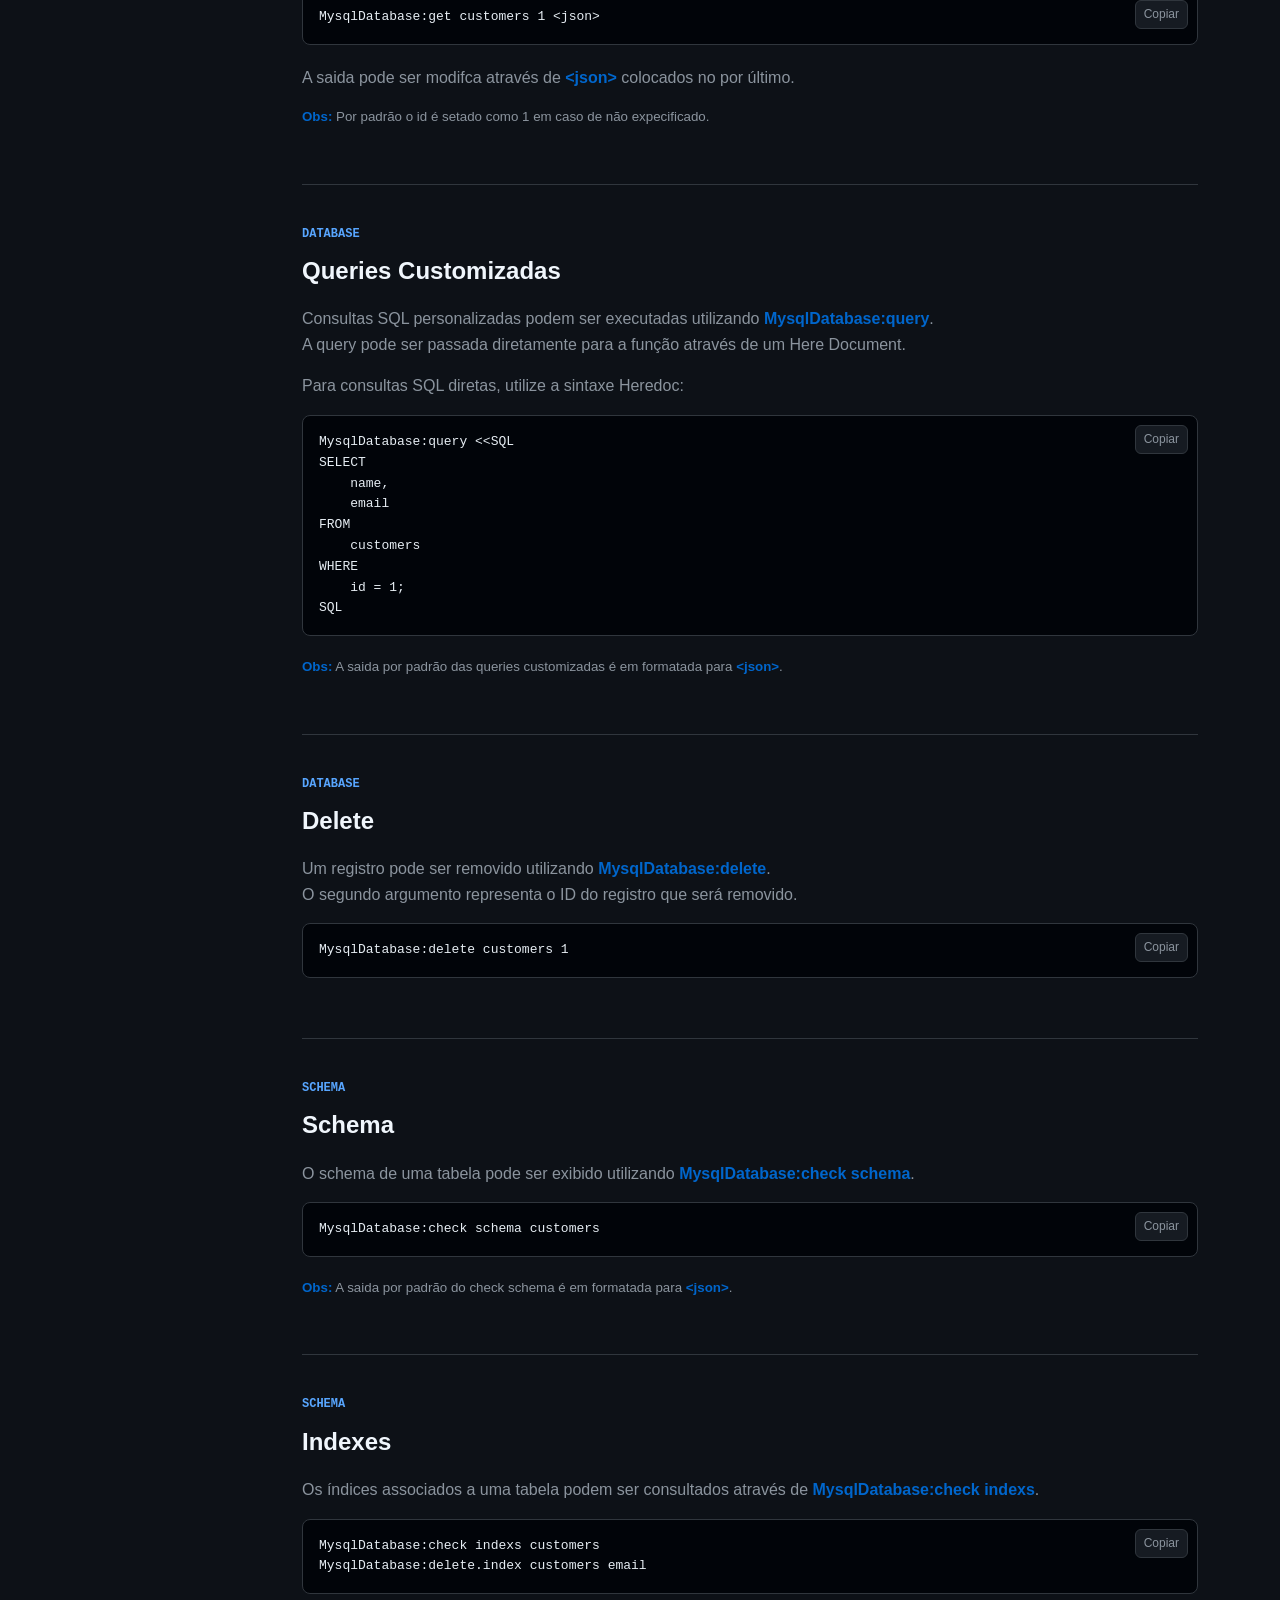
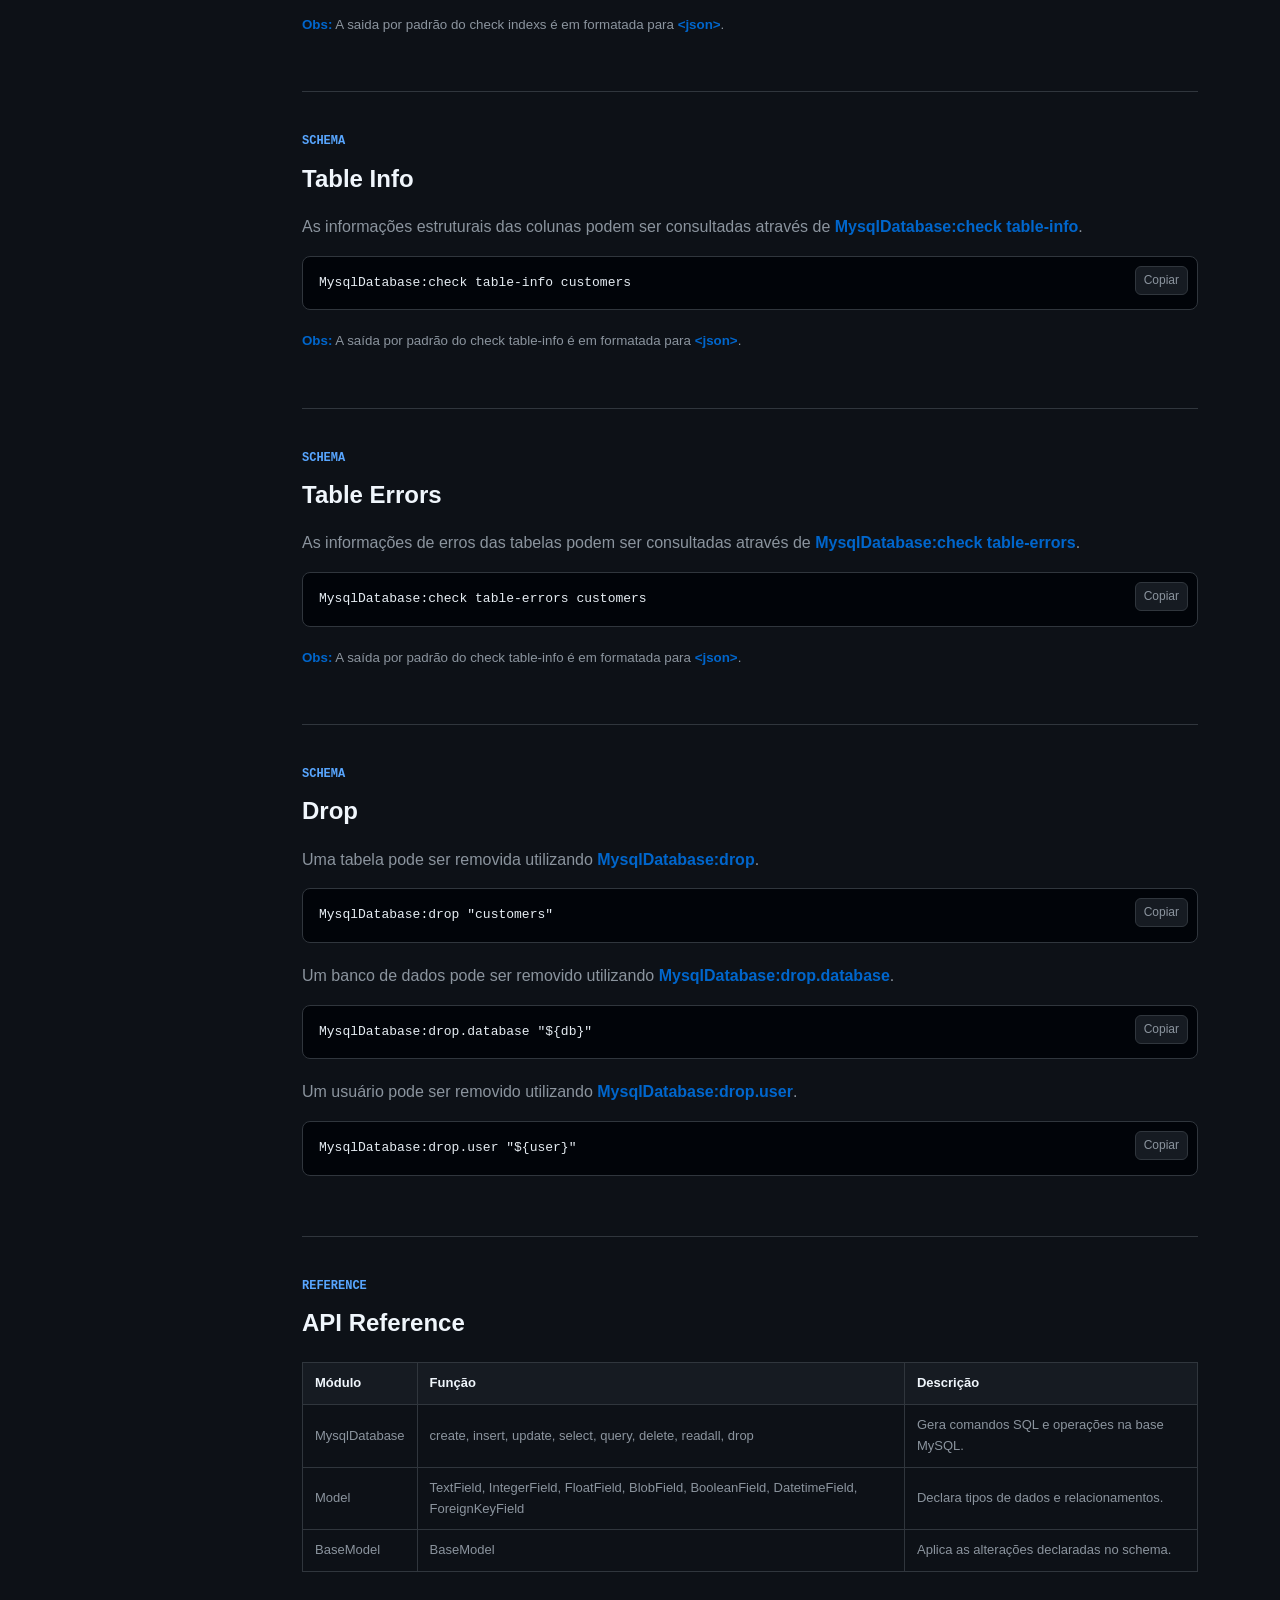
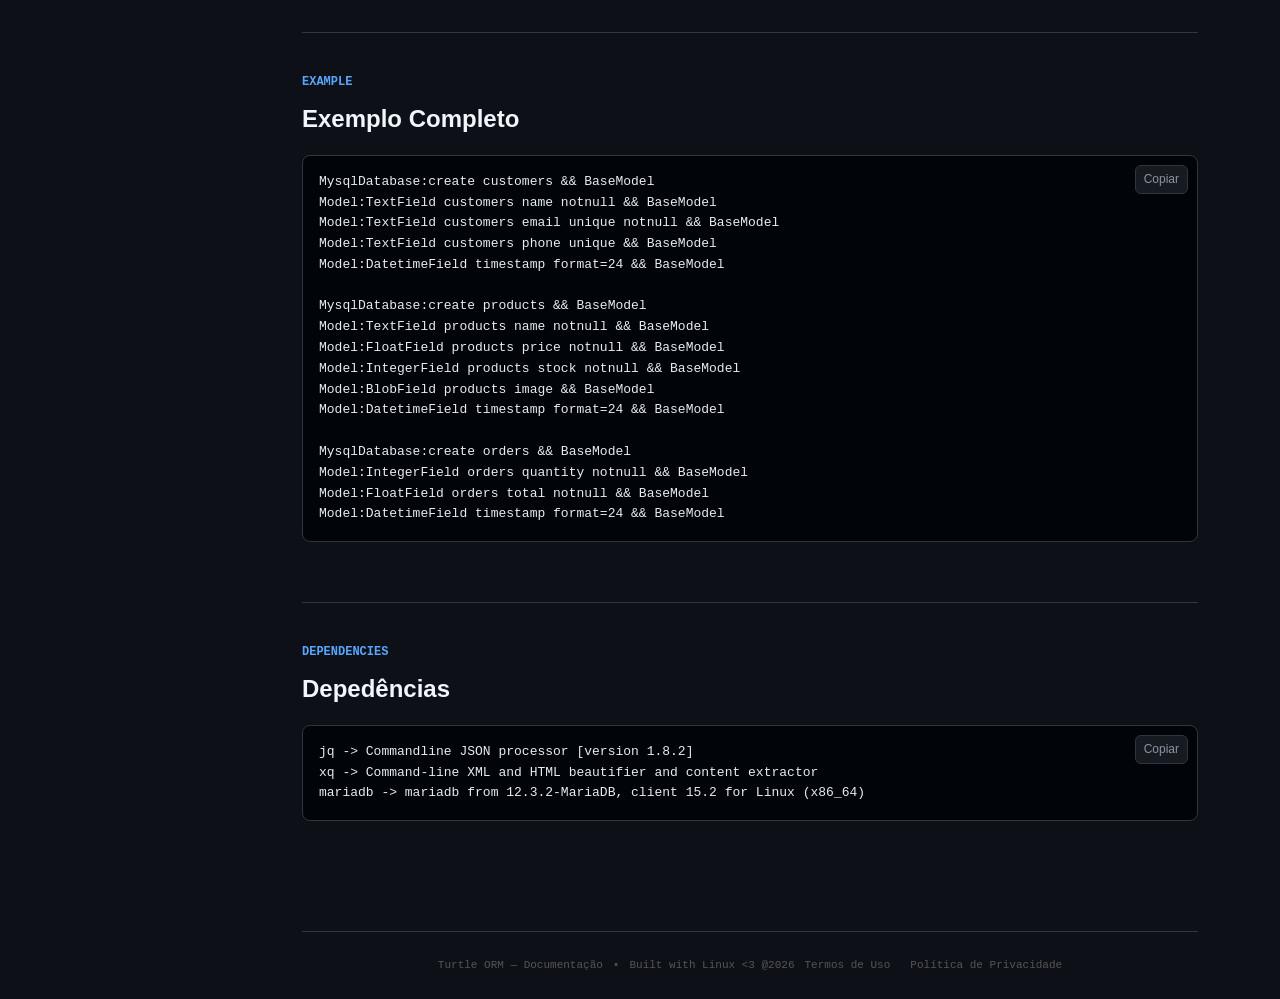
==== commit 5667b2e7: "fix: correção link quebrado e atualização de versão" ====
--- a/website/mysql/index.html
+++ b/website/mysql/index.html
@@ -59,7 +59,7 @@
                     <button class="menu-button" id="menuButton" aria-label="Abrir Menu">☰</button>
                     <div class="brand-icon">🐢</div>
                     <a href="../index.html">Turtle ORM</a>
-                    <span class="badge">v3.0</span>
+                    <span class="badge">v3.1</span>
                 </div>
 
                 <div class="header-controls">
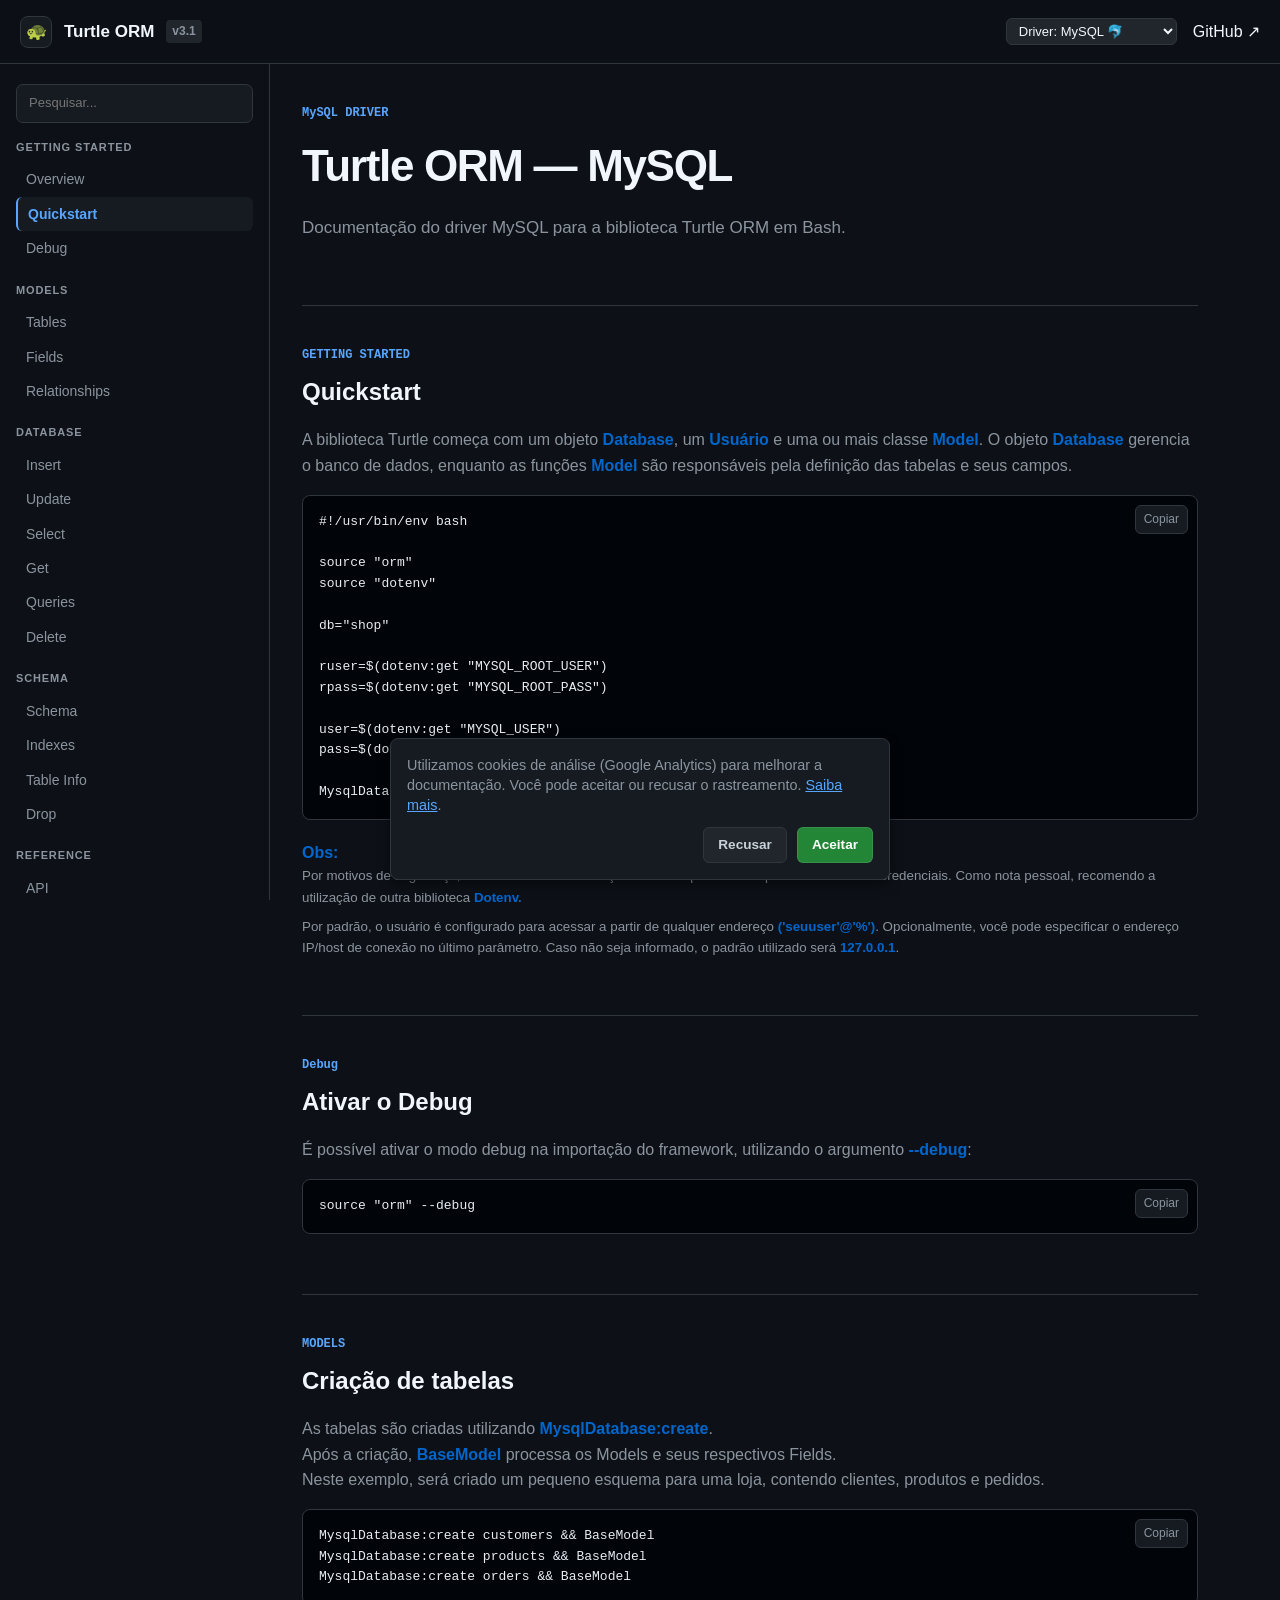
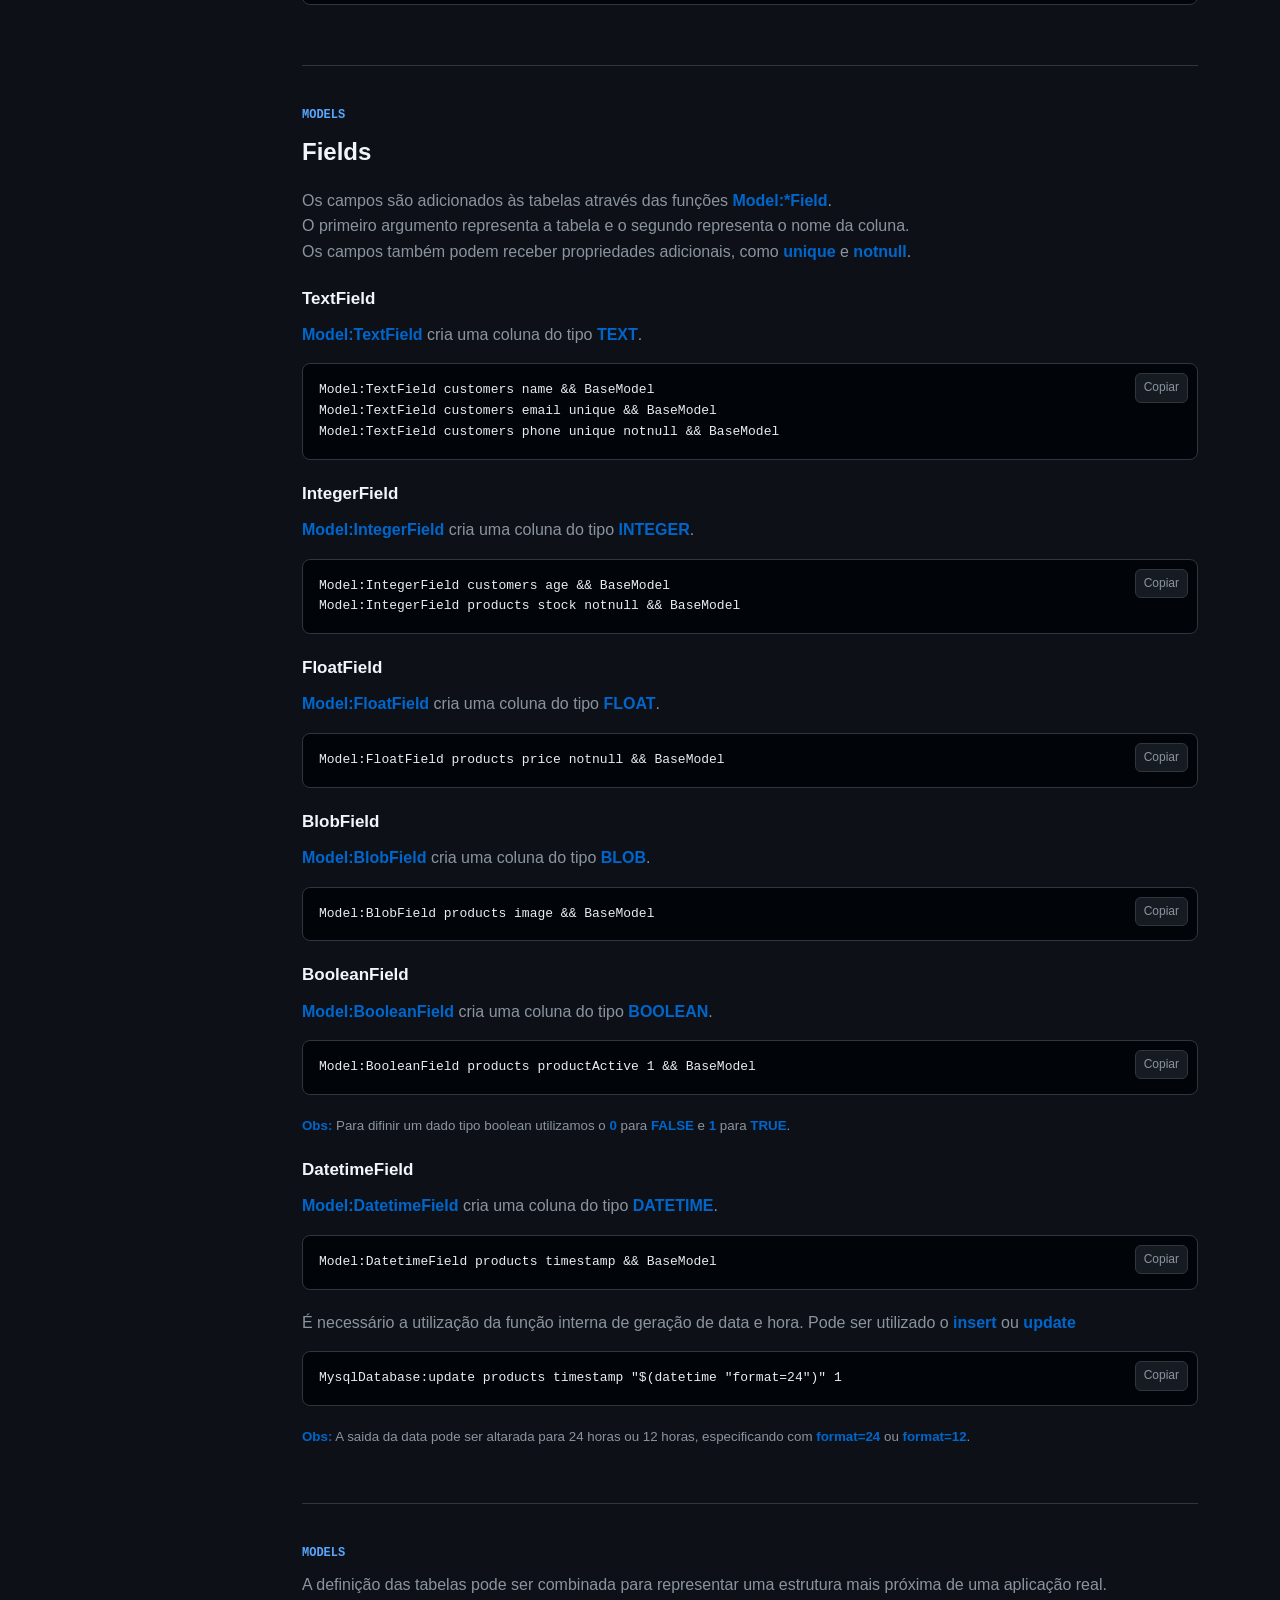
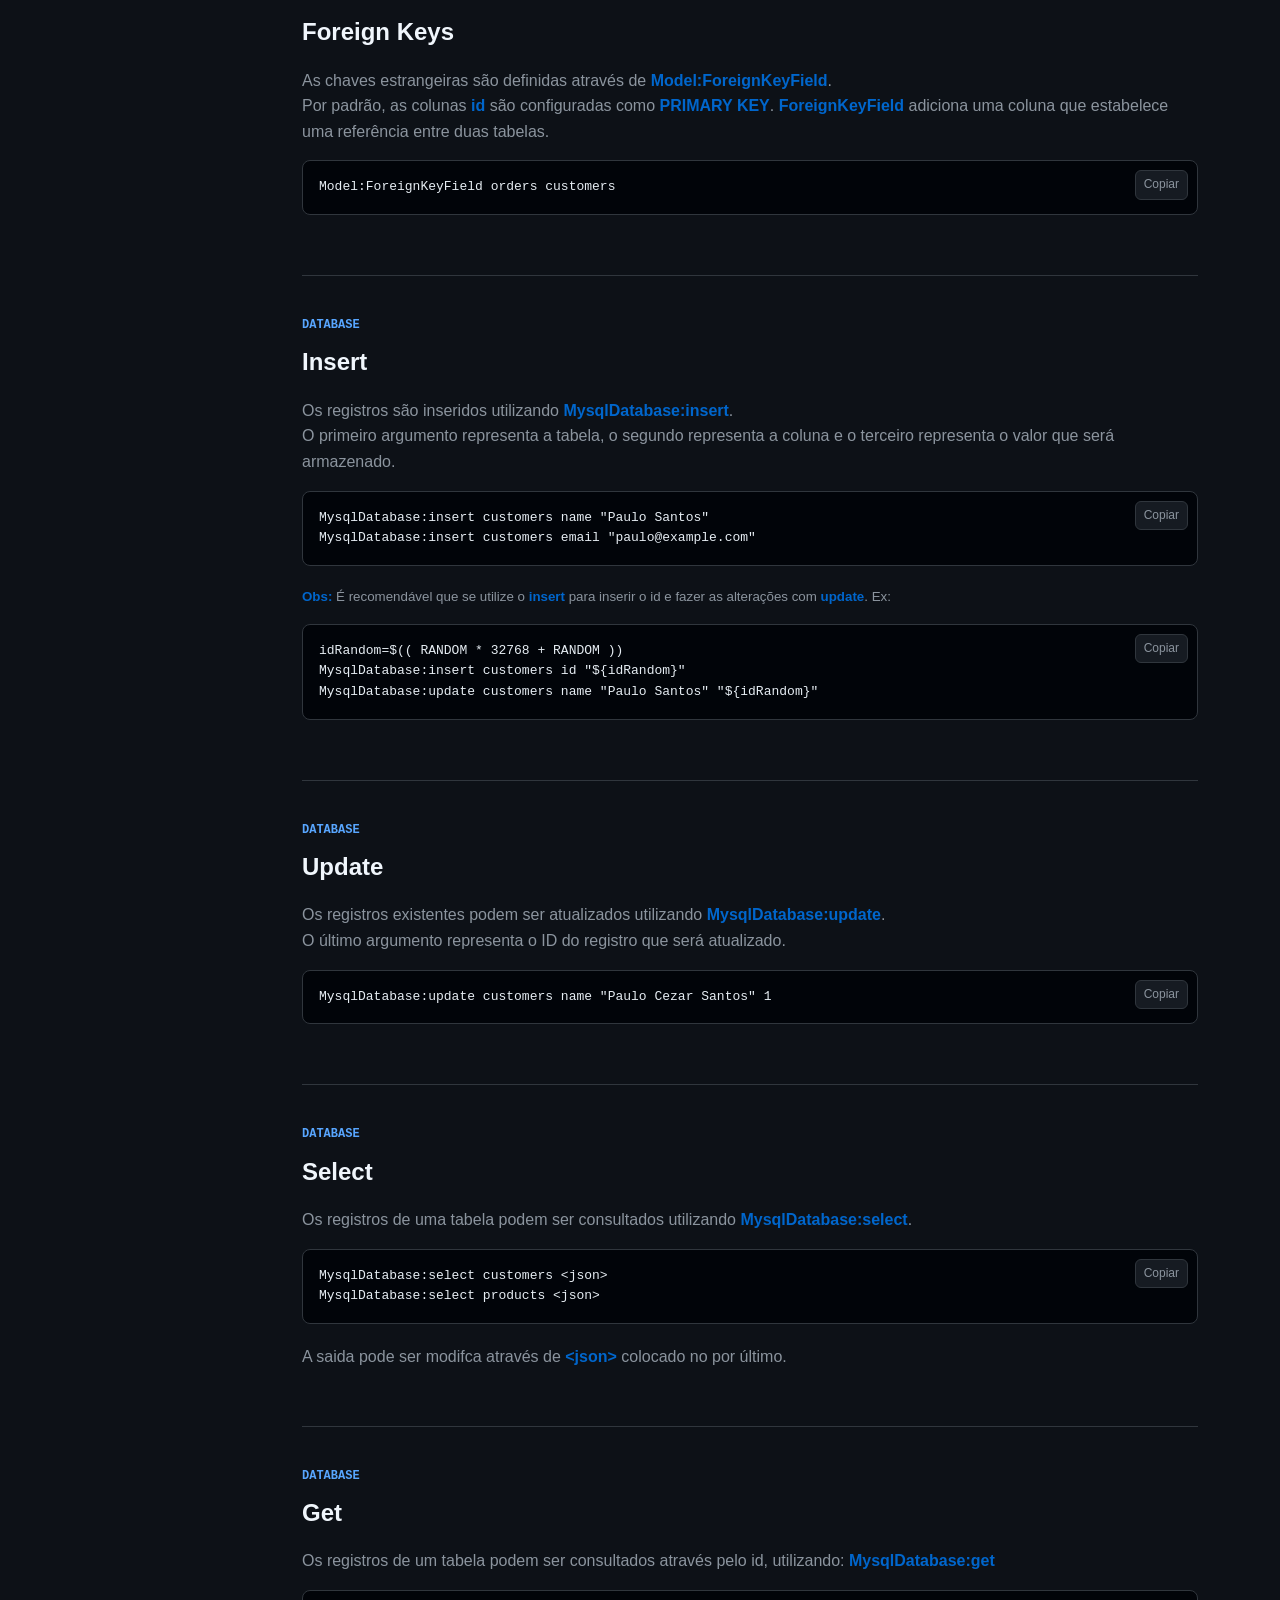
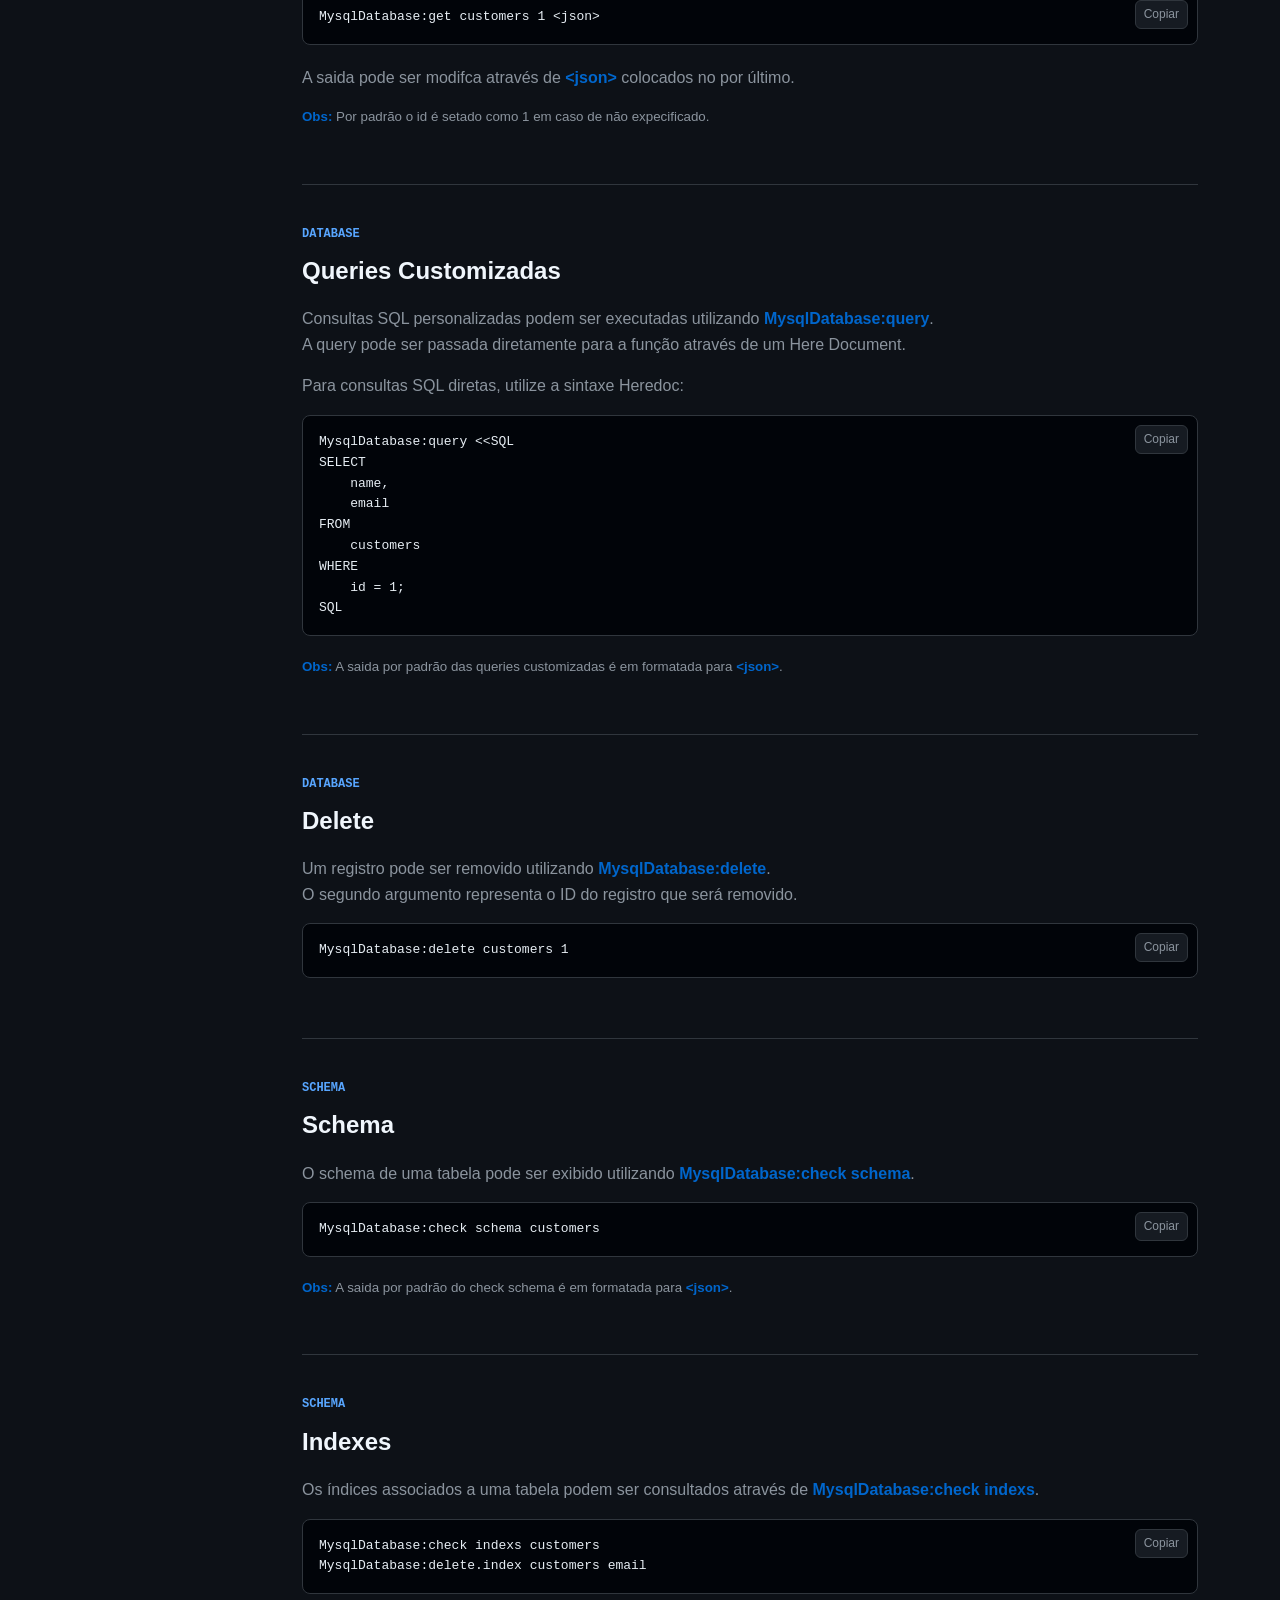
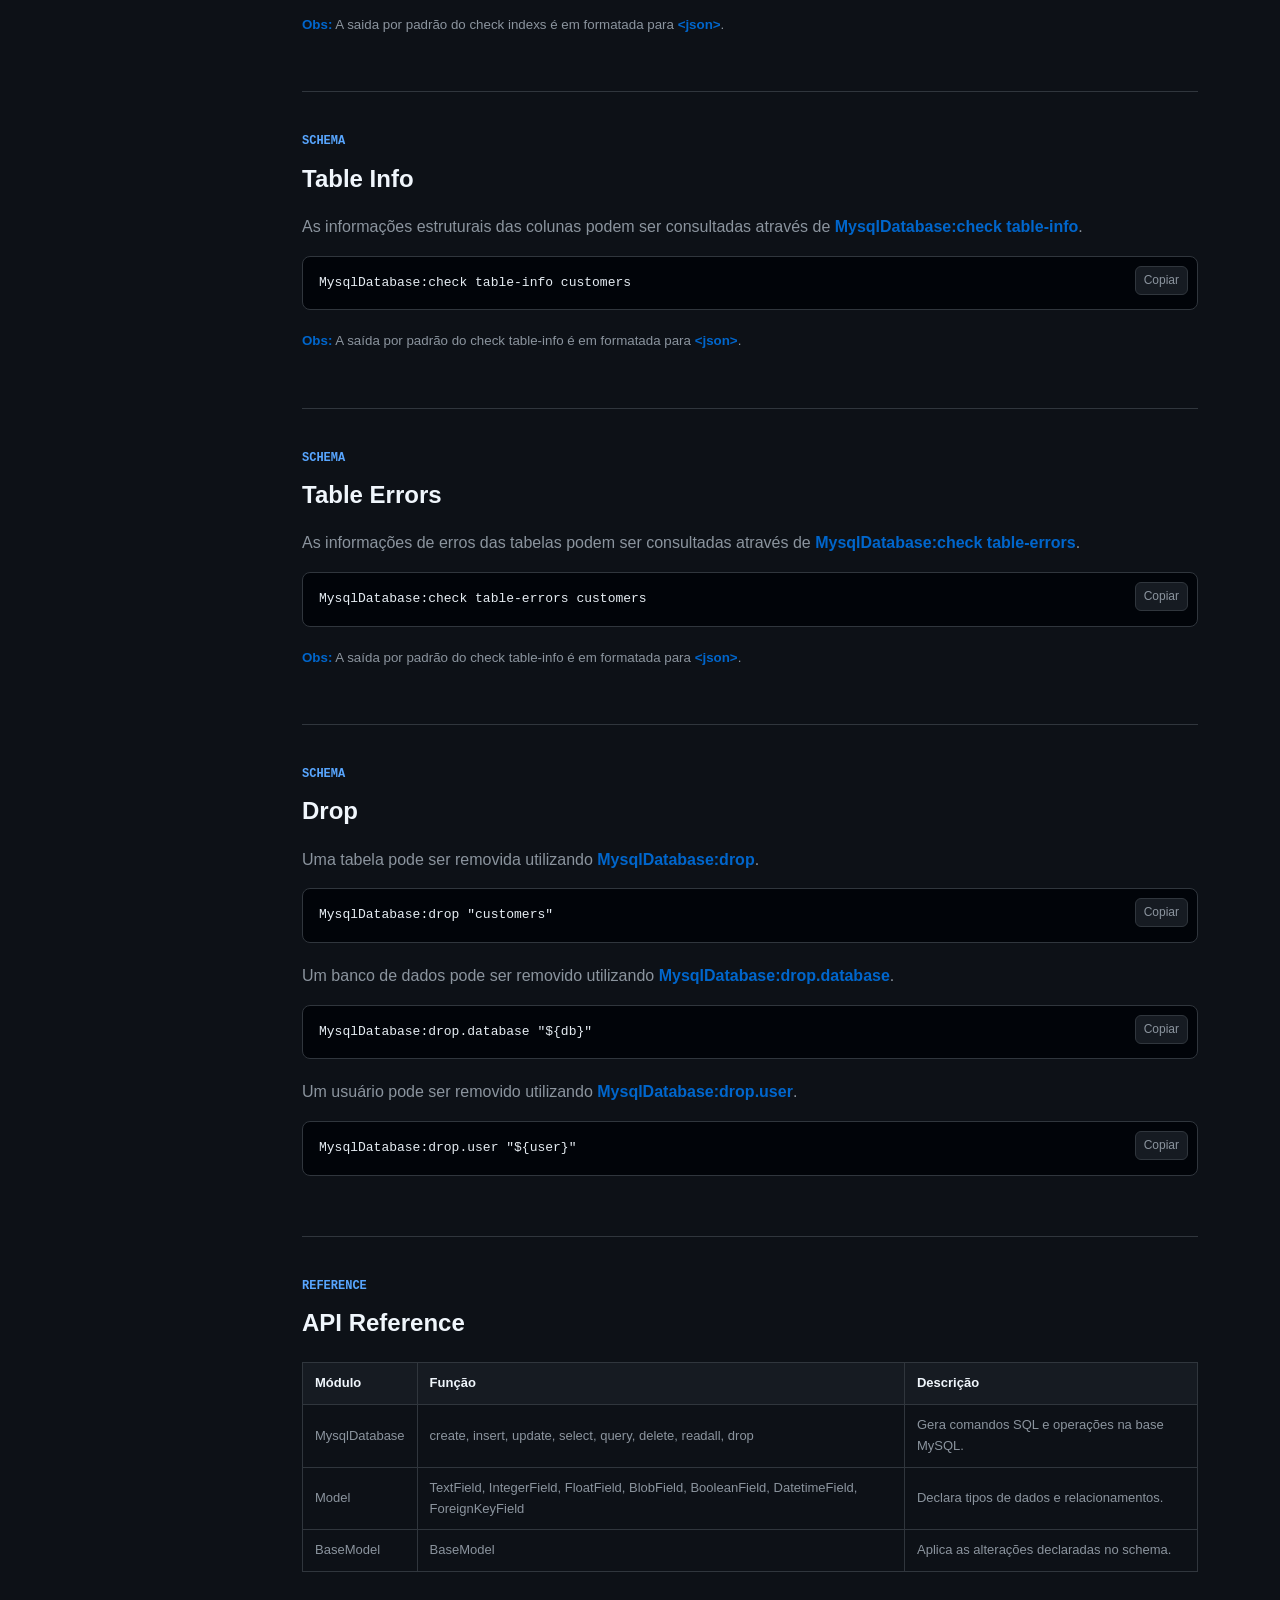
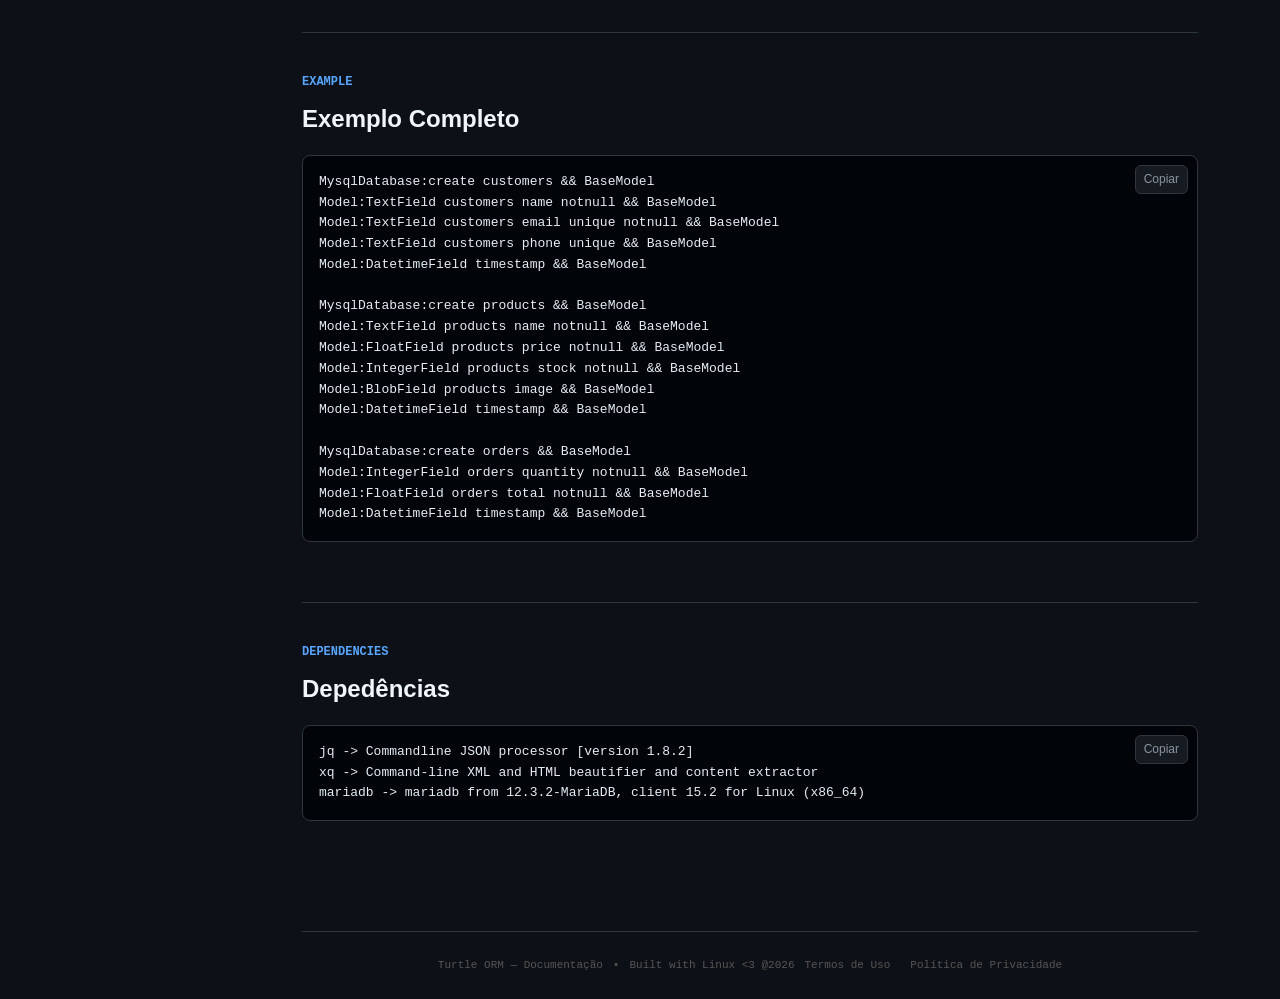
==== commit 2f53f9b0: "docs: removido formatação de data e hora no exemplo completo" ====
--- a/website/mysql/index.html
+++ b/website/mysql/index.html
@@ -566,19 +566,19 @@
 Model:TextField customers name notnull && BaseModel
 Model:TextField customers email unique notnull && BaseModel
 Model:TextField customers phone unique && BaseModel
-Model:DatetimeField timestamp format=24 && BaseModel
+Model:DatetimeField timestamp && BaseModel
 
 MysqlDatabase:create products && BaseModel
 Model:TextField products name notnull && BaseModel
 Model:FloatField products price notnull && BaseModel
 Model:IntegerField products stock notnull && BaseModel
 Model:BlobField products image && BaseModel
-Model:DatetimeField timestamp format=24 && BaseModel
+Model:DatetimeField timestamp && BaseModel
 
 MysqlDatabase:create orders && BaseModel
 Model:IntegerField orders quantity notnull && BaseModel
 Model:FloatField orders total notnull && BaseModel
-Model:DatetimeField timestamp format=24 && BaseModel</code></pre>
+Model:DatetimeField timestamp && BaseModel</code></pre>
                     </div>
                 </section>
 
